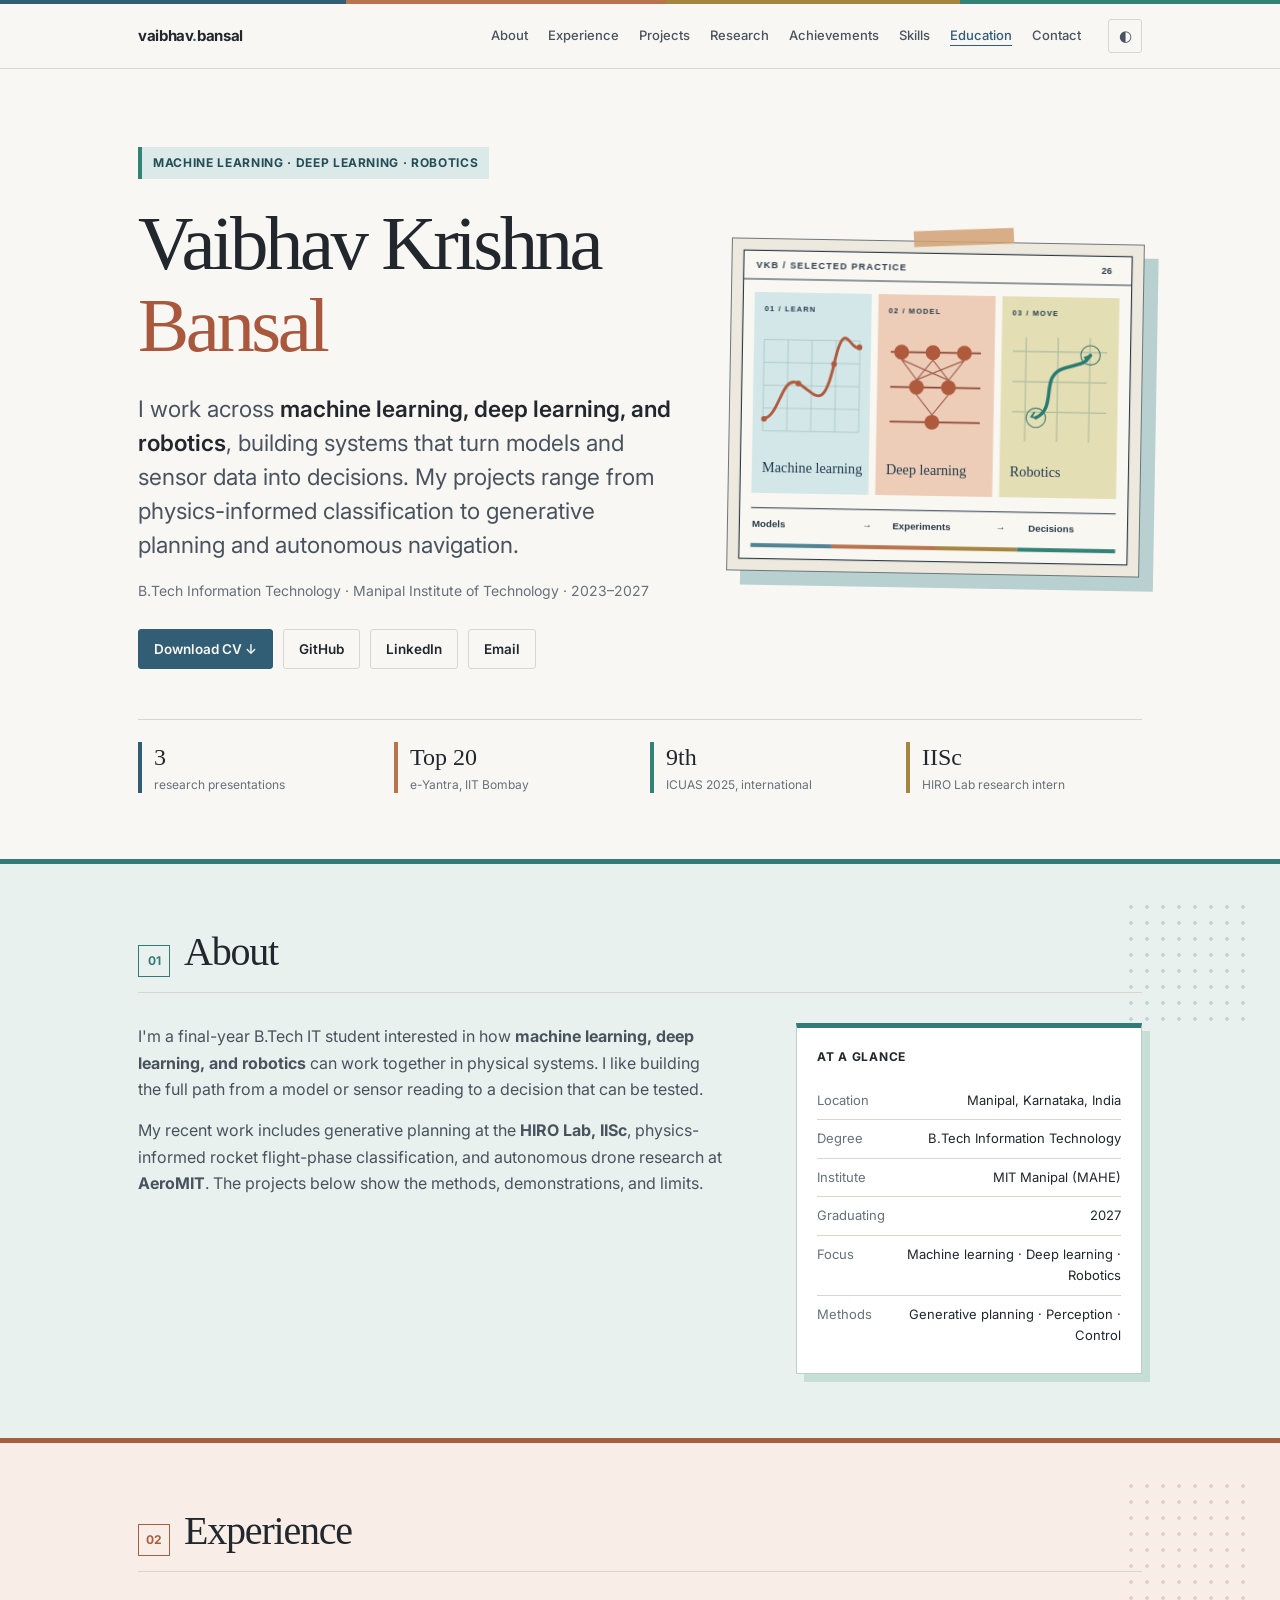
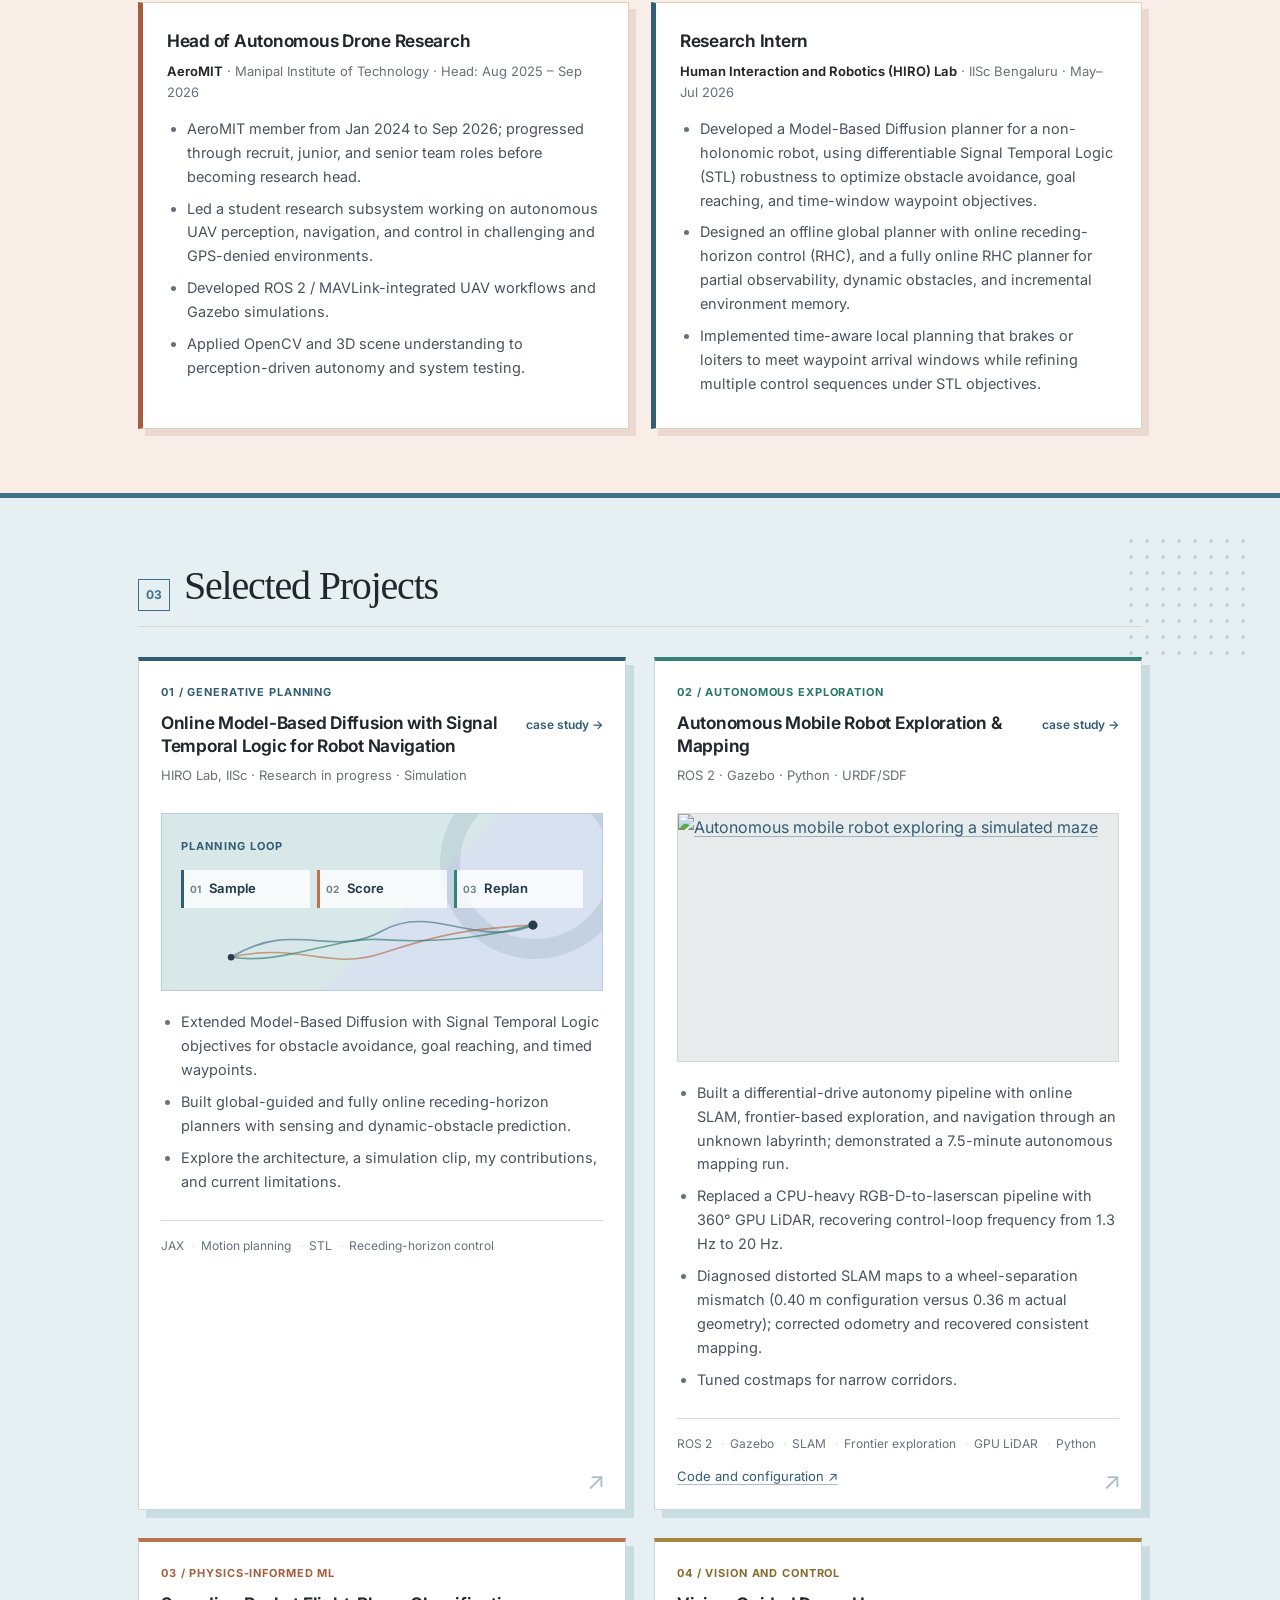
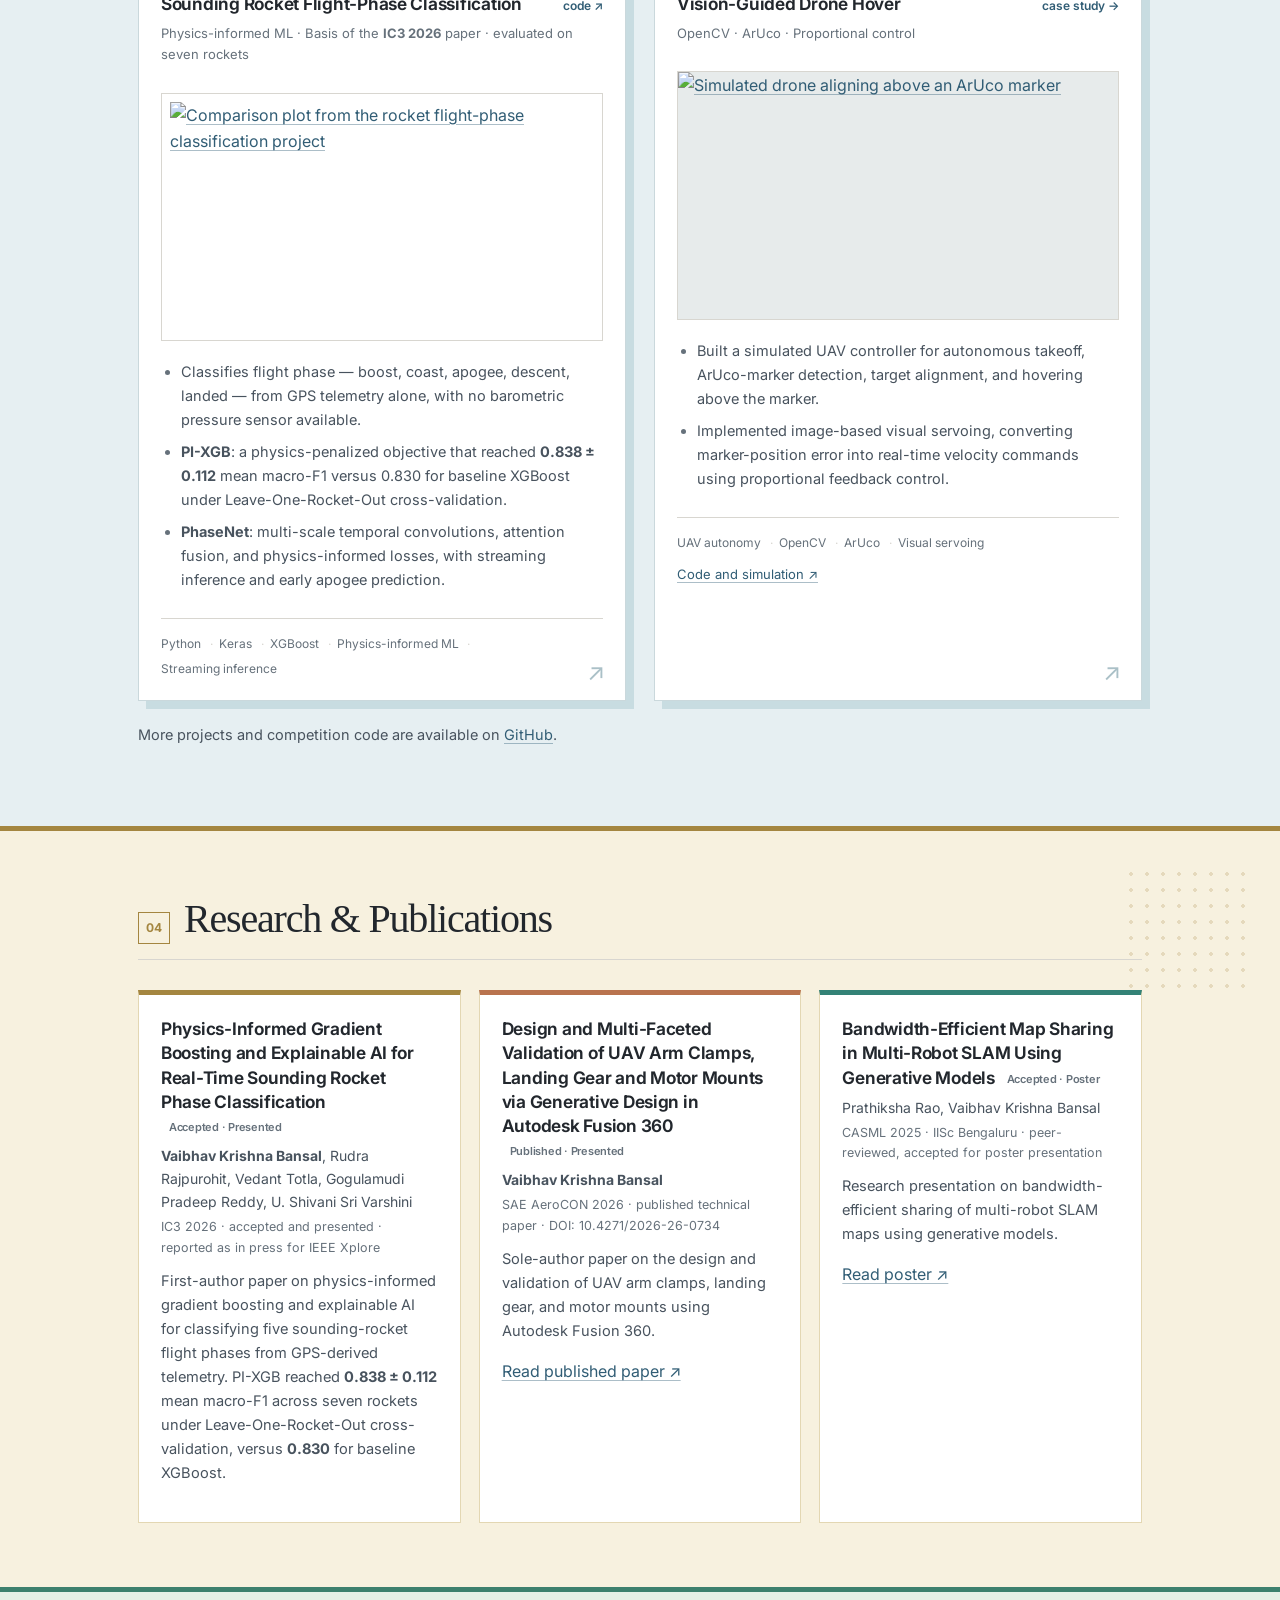
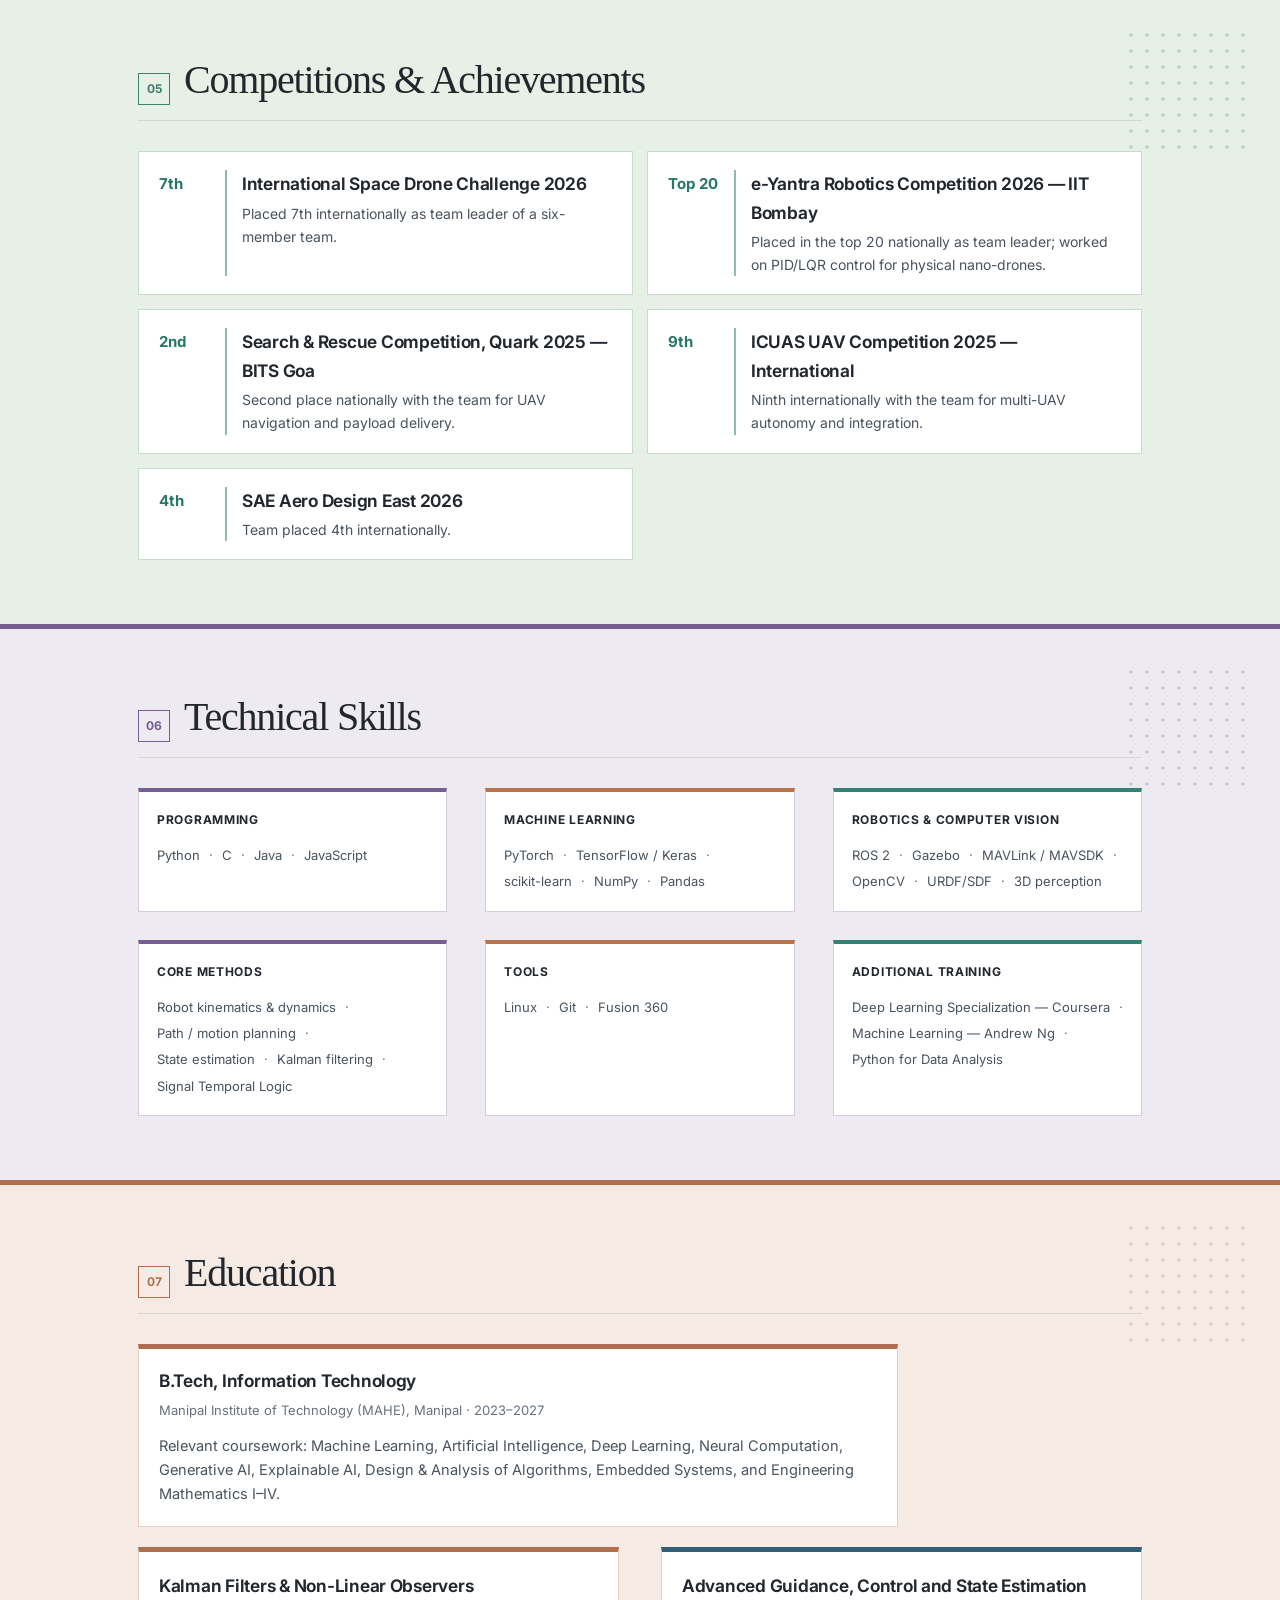
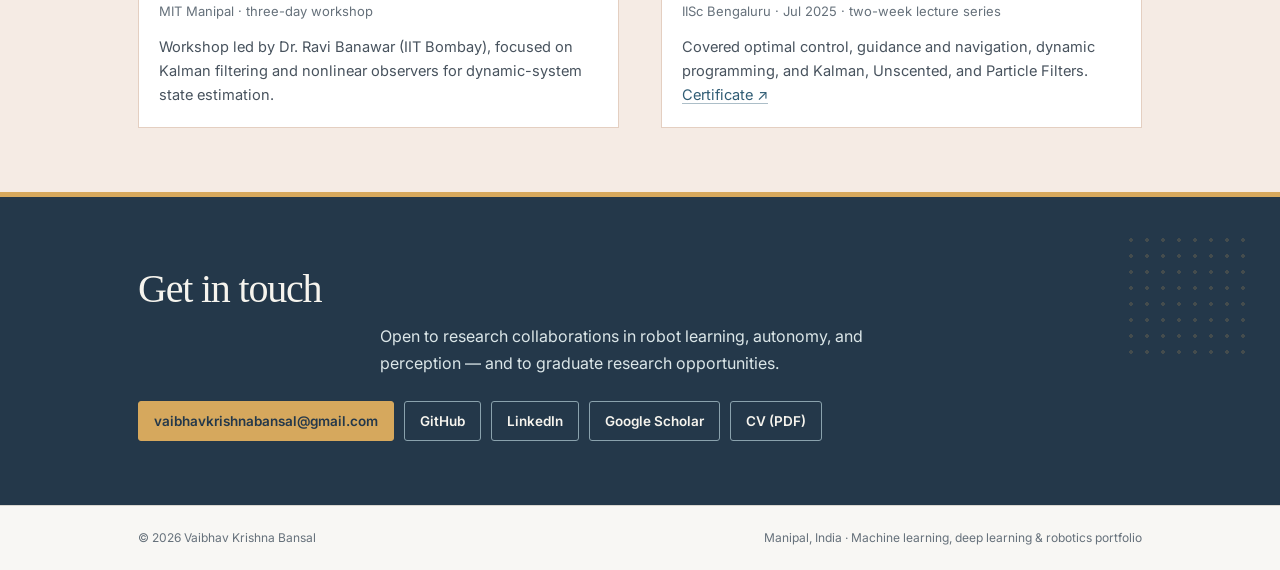
==== index.html @ d9fcd960 "Add editorial color, section structure and abstract MBD visual" ====
<!DOCTYPE html>
<html lang="en" data-theme="light">
<head>
<meta charset="utf-8">
<meta name="viewport" content="width=device-width, initial-scale=1">
<title>Vaibhav Krishna Bansal — Autonomy, Perception &amp; Machine Learning</title>
<meta name="description" content="Vaibhav Krishna Bansal — final-year B.Tech IT student at MIT Manipal combining machine learning, deep learning, generative planning and robotics. Former IISc HIRO intern and AeroMIT drone research head.">
<meta name="author" content="Vaibhav Krishna Bansal">
<meta property="og:title" content="Vaibhav Krishna Bansal — Autonomy, Perception &amp; Machine Learning">
<meta property="og:description" content="Final-year B.Tech IT student combining machine learning, deep learning and generative planning with robotics.">
<meta property="og:type" content="website">
<link rel="icon" href="data:image/svg+xml,<svg xmlns='http://www.w3.org/2000/svg' viewBox='0 0 100 100'><rect width='100' height='100' rx='20' fill='%23315d75'/><text y='72' x='50' text-anchor='middle' font-size='62' font-family='monospace' fill='%23ffffff'>V</text></svg>">
<link rel="preconnect" href="https://fonts.googleapis.com">
<link rel="preconnect" href="https://fonts.gstatic.com" crossorigin>
<link href="https://fonts.googleapis.com/css2?family=Inter:wght@300;400;500;600;700&display=swap" rel="stylesheet">
<link rel="stylesheet" href="assets/case-study.css">
</head>
<body>

<header class="nav">
  <div class="nav-inner">
    <a class="brand" href="#top">vaibhav<span>.</span>bansal</a>
    <nav class="nav-links" id="navlinks">
      <a href="#about">About</a>
      <a href="#experience">Experience</a>
      <a href="#projects">Projects</a>
      <a href="#publications">Research</a>
      <a href="#achievements">Achievements</a>
      <a href="#skills">Skills</a>
      <a href="#education">Education</a>
      <a href="#contact">Contact</a>
    </nav>
    <button class="menu-btn" id="menubtn" aria-label="Toggle menu">☰</button>
    <button class="toggle" id="themebtn" aria-label="Toggle theme">◐</button>
  </div>
</header>

<main id="top">

<!-- HERO -->
<div class="wrap hero">
  <div class="hero-layout">
  <div class="hero-copy">
  <div class="eyebrow"><span class="dot"></span> Machine Learning · Deep Learning · Robotics</div>
  <h1>Vaibhav Krishna<br><em>Bansal</em></h1>
  <p class="tagline">
    I work across <strong>machine learning, deep learning, and robotics</strong>, building
    systems that turn models and sensor data into decisions. My projects range from
    physics-informed classification to generative planning and autonomous navigation.
  </p>
  <p class="hero-sub">B.Tech Information Technology · Manipal Institute of Technology · 2023–2027</p>
  <div class="cta">
    <a class="btn primary" href="Vaibhav_Krishna_Bansal.pdf" target="_blank" rel="noopener">Download CV ↓</a>
    <a class="btn" href="https://github.com/VaibhavBansal05" target="_blank" rel="noopener">GitHub</a>
    <a class="btn" href="https://www.linkedin.com/in/vaibhav-krishna-bansal-80466727b/" target="_blank" rel="noopener">LinkedIn</a>
    <a class="btn" href="mailto:vaibhavkrishnabansal@gmail.com">Email</a>
  </div>
  </div>
  <div class="hero-art" aria-hidden="true">
    <img src="assets/portfolio-identity.svg" alt="" width="720" height="580">
  </div>
  </div>

  <div class="stats reveal">
    <div class="stat"><b>3</b><span>research presentations</span></div>
    <div class="stat"><b>Top 20</b><span>e-Yantra, IIT Bombay</span></div>
    <div class="stat"><b>9th</b><span>ICUAS 2025, international</span></div>
    <div class="stat"><b>IISc</b><span>HIRO Lab research intern</span></div>
  </div>
</div>

<!-- ABOUT -->
<section id="about"><div class="wrap">
  <div class="sec-head"><span class="sec-num">01</span><h2>About</h2><span class="rule"></span></div>
  <div class="about-grid reveal">
    <div>
      <p class="lead">
        I'm a final-year B.Tech IT student interested in how <strong>machine learning, deep learning,
        and robotics</strong> can work together in physical systems. I like building the full path
        from a model or sensor reading to a decision that can be tested.
      </p>
      <p class="lead">
        My recent work includes generative planning at the <strong>HIRO Lab, IISc</strong>,
        physics-informed rocket flight-phase classification, and autonomous drone research at
        <strong>AeroMIT</strong>. The projects below show the methods, demonstrations, and limits.
      </p>
    </div>
    <aside class="about-card">
      <h4>At a glance</h4>
      <dl>
        <div class="kv"><dt>Location</dt><dd>Manipal, Karnataka, India</dd></div>
        <div class="kv"><dt>Degree</dt><dd>B.Tech Information Technology</dd></div>
        <div class="kv"><dt>Institute</dt><dd>MIT Manipal (MAHE)</dd></div>
        <div class="kv"><dt>Graduating</dt><dd>2027</dd></div>
        <div class="kv"><dt>Focus</dt><dd>Machine learning · Deep learning · Robotics</dd></div>
        <div class="kv"><dt>Methods</dt><dd>Generative planning · Perception · Control</dd></div>
      </dl>
    </aside>
  </div>
</div></section>

<!-- EXPERIENCE -->
<section id="experience"><div class="wrap">
  <div class="sec-head"><span class="sec-num">02</span><h2>Experience</h2><span class="rule"></span></div>
  <div class="tl reveal">

    <div class="tl-item">
      <h3>Head of Autonomous Drone Research</h3>
      <p class="tl-meta"><span class="org">AeroMIT</span> · Manipal Institute of Technology · Head: Aug 2025 – Sep 2026</p>
      <ul class="bullets">
        <li>AeroMIT member from Jan 2024 to Sep 2026; progressed through recruit, junior, and senior team roles before becoming research head.</li>
        <li>Led a student research subsystem working on autonomous UAV perception, navigation, and control in challenging and GPS-denied environments.</li>
        <li>Developed ROS 2 / MAVLink-integrated UAV workflows and Gazebo simulations.</li>
        <li>Applied OpenCV and 3D scene understanding to perception-driven autonomy and system testing.</li>
      </ul>
    </div>

    <div class="tl-item">
      <h3>Research Intern</h3>
      <p class="tl-meta"><span class="org">Human Interaction and Robotics (HIRO) Lab</span> · IISc Bengaluru · May–Jul 2026</p>
      <ul class="bullets">
        <li>Developed a Model-Based Diffusion planner for a non-holonomic robot, using differentiable Signal Temporal Logic (STL) robustness to optimize obstacle avoidance, goal reaching, and time-window waypoint objectives.</li>
        <li>Designed an offline global planner with online receding-horizon control (RHC), and a fully online RHC planner for partial observability, dynamic obstacles, and incremental environment memory.</li>
        <li>Implemented time-aware local planning that brakes or loiters to meet waypoint arrival windows while refining multiple control sequences under STL objectives.</li>
      </ul>
    </div>

  </div>
</div></section>

<!-- PROJECTS -->
<section id="projects"><div class="wrap">
  <div class="sec-head"><span class="sec-num">03</span><h2>Selected Projects</h2><span class="rule"></span></div>
  <div class="grid p2 reveal">

    <article class="card project-mbd">
      <p class="project-kicker">01 / Generative planning</p>
      <div class="card-top">
        <h3>Online Model-Based Diffusion with Signal Temporal Logic for Robot Navigation</h3>
        <a class="icon-link" href="mbd-stl.html">case study →</a>
      </div>
      <p class="tl-meta">HIRO Lab, IISc · Research in progress · Simulation</p>
      <div class="process-visual" role="img" aria-label="Planning workflow: sample candidate controls, score temporal objectives, and replan online">
        <span class="process-visual-label">Planning loop</span>
        <div class="process-steps"><span><b>01</b> Sample</span><span><b>02</b> Score</span><span><b>03</b> Replan</span></div>
        <svg viewBox="0 0 480 96" aria-hidden="true">
          <path d="M10 69 C105 10 164 72 240 29 S385 56 470 20"/>
          <path d="M10 69 C112 45 160 90 240 63 S370 25 470 20"/>
          <path d="M10 69 C93 81 168 37 240 42 S382 42 470 20"/>
          <circle cx="10" cy="69" r="5"/><circle cx="470" cy="20" r="7"/>
        </svg>
      </div>
      <ul class="bullets">
        <li>Extended Model-Based Diffusion with Signal Temporal Logic objectives for obstacle avoidance, goal reaching, and timed waypoints.</li>
        <li>Built global-guided and fully online receding-horizon planners with sensing and dynamic-obstacle prediction.</li>
        <li>Explore the architecture, a simulation clip, my contributions, and current limitations.</li>
      </ul>
      <div class="tags"><span class="tag">JAX</span><span class="tag">Motion planning</span><span class="tag">STL</span><span class="tag">Receding-horizon control</span></div>
    </article>

    <article class="card project-agv">
      <p class="project-kicker">02 / Autonomous exploration</p>
      <div class="card-top">
        <h3>Autonomous Mobile Robot Exploration &amp; Mapping</h3>
        <a class="icon-link" href="agv-exploration.html">case study →</a>
      </div>
      <p class="tl-meta">ROS 2 · Gazebo · Python · URDF/SDF</p>
      <a href="agv-exploration.html" aria-label="View the autonomous robot exploration case study"><img class="project-preview" src="https://i.ytimg.com/vi/SPcYPO6hLzk/hqdefault.jpg" alt="Autonomous mobile robot exploring a simulated maze" loading="lazy" width="480" height="360"></a>
      <ul class="bullets">
        <li>Built a differential-drive autonomy pipeline with online SLAM, frontier-based exploration, and navigation through an unknown labyrinth; demonstrated a 7.5-minute autonomous mapping run.</li>
        <li>Replaced a CPU-heavy RGB-D-to-laserscan pipeline with 360° GPU LiDAR, recovering control-loop frequency from 1.3 Hz to 20 Hz.</li>
        <li>Diagnosed distorted SLAM maps to a wheel-separation mismatch (0.40 m configuration versus 0.36 m actual geometry); corrected odometry and recovered consistent mapping.</li>
        <li>Tuned costmaps for narrow corridors.</li>
      </ul>
      <div class="tags"><span class="tag">ROS 2</span><span class="tag">Gazebo</span><span class="tag">SLAM</span><span class="tag">Frontier exploration</span><span class="tag">GPU LiDAR</span><span class="tag">Python</span></div>
      <p class="small-note"><a href="https://github.com/VaibhavBansal05/Agv_Perception" target="_blank" rel="noopener">Code and configuration ↗</a></p>
    </article>

    <article class="card project-rocket">
      <p class="project-kicker">03 / Physics-informed ML</p>
      <div class="card-top">
        <h3>Sounding Rocket Flight-Phase Classification</h3>
        <a class="icon-link" href="https://github.com/VaibhavBansal05/soundingrocket_phase_classification" target="_blank" rel="noopener">code ↗</a>
      </div>
      <p class="tl-meta">Physics-informed ML · Basis of the <strong>IC3 2026</strong> paper · evaluated on seven rockets</p>
      <a href="https://github.com/VaibhavBansal05/soundingrocket_phase_classification" target="_blank" rel="noopener" aria-label="View the rocket flight-phase classification repository"><img class="project-preview project-preview-plot" src="https://raw.githubusercontent.com/VaibhavBansal05/soundingrocket_phase_classification/main/outputs/plots/model_comparison.png" alt="Comparison plot from the rocket flight-phase classification project" loading="lazy"></a>
      <ul class="bullets">
        <li>Classifies flight phase — boost, coast, apogee, descent, landed — from GPS telemetry alone, with no barometric pressure sensor available.</li>
        <li><strong>PI-XGB</strong>: a physics-penalized objective that reached <strong>0.838 ± 0.112</strong> mean macro-F1 versus 0.830 for baseline XGBoost under Leave-One-Rocket-Out cross-validation.</li>
        <li><strong>PhaseNet</strong>: multi-scale temporal convolutions, attention fusion, and physics-informed losses, with streaming inference and early apogee prediction.</li>
      </ul>
      <div class="tags"><span class="tag">Python</span><span class="tag">Keras</span><span class="tag">XGBoost</span><span class="tag">Physics-informed ML</span><span class="tag">Streaming inference</span></div>
    </article>

    <article class="card project-drone">
      <p class="project-kicker">04 / Vision and control</p>
      <div class="card-top">
        <h3>Vision-Guided Drone Hover</h3>
        <a class="icon-link" href="drone-hover.html">case study →</a>
      </div>
      <p class="tl-meta">OpenCV · ArUco · Proportional control</p>
      <a href="drone-hover.html" aria-label="View the vision-guided drone hover case study"><img class="project-preview" src="https://i.ytimg.com/vi/KsZD5R67yig/hqdefault.jpg" alt="Simulated drone aligning above an ArUco marker" loading="lazy" width="480" height="360"></a>
      <ul class="bullets">
        <li>Built a simulated UAV controller for autonomous takeoff, ArUco-marker detection, target alignment, and hovering above the marker.</li>
        <li>Implemented image-based visual servoing, converting marker-position error into real-time velocity commands using proportional feedback control.</li>
      </ul>
      <div class="tags"><span class="tag">UAV autonomy</span><span class="tag">OpenCV</span><span class="tag">ArUco</span><span class="tag">Visual servoing</span></div>
      <p class="small-note"><a href="https://github.com/VaibhavBansal05/Precision_Hover_Drone" target="_blank" rel="noopener">Code and simulation ↗</a></p>
    </article>

  </div>
  <p class="lead" style="margin-top:22px;font-size:14.5px">
    More projects and competition code are available on
    <a href="https://github.com/VaibhavBansal05" target="_blank" rel="noopener">GitHub</a>.
  </p>
</div></section>

<!-- PUBLICATIONS -->
<section id="publications"><div class="wrap">
  <div class="sec-head"><span class="sec-num">04</span><h2>Research &amp; Publications</h2><span class="rule"></span></div>
  <div class="reveal">

    <div class="pub">
      <h3>Physics-Informed Gradient Boosting and Explainable AI for Real-Time Sounding Rocket Phase Classification
        <span class="badge">Accepted · Presented</span></h3>
      <p class="authors"><strong>Vaibhav Krishna Bansal</strong>, Rudra Rajpurohit, Vedant Totla, Gogulamudi Pradeep Reddy, U. Shivani Sri Varshini</p>
      <p class="venue">IC3 2026 · accepted and presented · reported as in press for IEEE Xplore</p>
      <p class="lead" style="margin-top:10px;font-size:14.6px">
        First-author paper on physics-informed gradient boosting and explainable AI for classifying five
        sounding-rocket flight phases from GPS-derived telemetry. PI-XGB reached <strong>0.838 ± 0.112</strong>
        mean macro-F1 across seven rockets under Leave-One-Rocket-Out cross-validation, versus
        <strong>0.830</strong> for baseline XGBoost.
      </p>
    </div>

    <div class="pub">
      <h3>Design and Multi-Faceted Validation of UAV Arm Clamps, Landing Gear and Motor Mounts via Generative Design in Autodesk Fusion 360
        <span class="badge">Published · Presented</span></h3>
      <p class="authors"><strong>Vaibhav Krishna Bansal</strong></p>
      <p class="venue">SAE AeroCON 2026 · published technical paper · DOI: 10.4271/2026-26-0734</p>
      <p class="lead" style="margin-top:10px;font-size:14.6px">
        Sole-author paper on the design and validation of UAV arm clamps, landing gear, and motor
        mounts using Autodesk Fusion 360.
      </p>
      <p><a href="https://doi.org/10.4271/2026-26-0734" target="_blank" rel="noopener">Read published paper ↗</a></p>
    </div>

    <div class="pub">
      <h3>Bandwidth-Efficient Map Sharing in Multi-Robot SLAM Using Generative Models
        <span class="badge">Accepted · Poster</span></h3>
      <p class="authors">Prathiksha Rao, Vaibhav Krishna Bansal</p>
      <p class="venue">CASML 2025 · IISc Bengaluru · peer-reviewed, accepted for poster presentation</p>
      <p class="lead" style="margin-top:10px;font-size:14.6px">
        Research presentation on bandwidth-efficient sharing of multi-robot SLAM maps using
        generative models.
      </p>
      <p><a href="https://drive.google.com/file/d/1EWFAw6U0OPYoT_0-2v_vcUPlamXhgDfQ/view?usp=sharing" target="_blank" rel="noopener">Read poster ↗</a></p>
    </div>

  </div>
</div></section>

<!-- ACHIEVEMENTS -->
<section id="achievements"><div class="wrap">
  <div class="sec-head"><span class="sec-num">05</span><h2>Competitions &amp; Achievements</h2><span class="rule"></span></div>
  <div class="reveal">
    <div class="ach">
      <div class="rank">7th</div>
      <div>
        <h3>International Space Drone Challenge 2026</h3>
        <p>Placed 7th internationally as team leader of a six-member team.</p>
      </div>
    </div>
    <div class="ach">
      <div class="rank">Top 20</div>
      <div>
        <h3>e-Yantra Robotics Competition 2026 — IIT Bombay</h3>
        <p>Placed in the top 20 nationally as team leader; worked on PID/LQR control for physical nano-drones.</p>
      </div>
    </div>
    <div class="ach">
      <div class="rank">2nd</div>
      <div>
        <h3>Search &amp; Rescue Competition, Quark 2025 — BITS Goa</h3>
        <p>Second place nationally with the team for UAV navigation and payload delivery.</p>
      </div>
    </div>
    <div class="ach">
      <div class="rank">9th</div>
      <div>
        <h3>ICUAS UAV Competition 2025 — International</h3>
        <p>Ninth internationally with the team for multi-UAV autonomy and integration.</p>
      </div>
    </div>
    <div class="ach">
      <div class="rank">4th</div>
      <div>
        <h3>SAE Aero Design East 2026</h3>
        <p>Team placed 4th internationally.</p>
      </div>
    </div>
  </div>
</div></section>

<!-- SKILLS -->
<section id="skills"><div class="wrap">
  <div class="sec-head"><span class="sec-num">06</span><h2>Technical Skills</h2><span class="rule"></span></div>
  <div class="skills-grid reveal">
    <div class="skill-block">
      <h4>Programming</h4>
      <div class="chips">
        <span class="chip">Python</span><span class="chip">C</span><span class="chip">Java</span><span class="chip">JavaScript</span>
      </div>
    </div>
    <div class="skill-block">
      <h4>Machine Learning</h4>
      <div class="chips">
        <span class="chip">PyTorch</span><span class="chip">TensorFlow / Keras</span><span class="chip">scikit-learn</span>
        <span class="chip">NumPy</span><span class="chip">Pandas</span>
      </div>
    </div>
    <div class="skill-block">
      <h4>Robotics &amp; Computer Vision</h4>
      <div class="chips">
        <span class="chip">ROS 2</span><span class="chip">Gazebo</span><span class="chip">MAVLink / MAVSDK</span>
        <span class="chip">OpenCV</span><span class="chip">URDF/SDF</span><span class="chip">3D perception</span>
      </div>
    </div>
    <div class="skill-block">
      <h4>Core Methods</h4>
      <div class="chips">
        <span class="chip">Robot kinematics &amp; dynamics</span><span class="chip">Path / motion planning</span>
        <span class="chip">State estimation</span><span class="chip">Kalman filtering</span>
        <span class="chip">Signal Temporal Logic</span>
      </div>
    </div>
    <div class="skill-block">
      <h4>Tools</h4>
      <div class="chips">
        <span class="chip">Linux</span><span class="chip">Git</span><span class="chip">Fusion 360</span>
      </div>
    </div>
    <div class="skill-block">
      <h4>Additional Training</h4>
      <div class="chips">
        <span class="chip">Deep Learning Specialization — Coursera</span>
        <span class="chip">Machine Learning — Andrew Ng</span>
        <span class="chip">Python for Data Analysis</span>
      </div>
    </div>
  </div>
</div></section>

<!-- EDUCATION -->
<section id="education"><div class="wrap">
  <div class="sec-head"><span class="sec-num">07</span><h2>Education</h2><span class="rule"></span></div>
  <div class="card reveal" style="max-width:760px">
    <div class="card-top">
      <h3>B.Tech, Information Technology</h3>
    </div>
    <p class="tl-meta">Manipal Institute of Technology (MAHE), Manipal · 2023–2027</p>
    <p class="lead" style="font-size:14.6px;margin:0">
      Relevant coursework: Machine Learning, Artificial Intelligence, Deep Learning, Neural
      Computation, Generative AI, Explainable AI, Design &amp; Analysis of Algorithms, Embedded
      Systems, and Engineering Mathematics I–IV.
    </p>
  </div>
  <div class="grid p2 reveal" style="margin-top:20px">
    <div class="card">
      <h3>Kalman Filters &amp; Non-Linear Observers</h3>
      <p class="tl-meta">MIT Manipal · three-day workshop</p>
      <p class="lead" style="font-size:14.6px;margin:0">Workshop led by Dr. Ravi Banawar (IIT Bombay), focused on Kalman filtering and nonlinear observers for dynamic-system state estimation.</p>
    </div>
    <div class="card">
      <h3>Advanced Guidance, Control and State Estimation</h3>
      <p class="tl-meta">IISc Bengaluru · Jul 2025 · two-week lecture series</p>
      <p class="lead" style="font-size:14.6px;margin:0">Covered optimal control, guidance and navigation, dynamic programming, and Kalman, Unscented, and Particle Filters. <a href="https://drive.google.com/file/d/1Zd9uxKgEv7a1-rrgvHJYOVQwrc59dVdi/view?usp=sharing" target="_blank" rel="noopener">Certificate ↗</a></p>
    </div>
  </div>
</div></section>

<!-- CONTACT -->
<section id="contact"><div class="wrap">
  <div class="contact-box reveal">
    <h2>Get in touch</h2>
    <p class="lead" style="margin:0 auto;max-width:520px">
      Open to research collaborations in robot learning, autonomy, and perception — and to graduate
      research opportunities.
    </p>
    <div class="contact-links">
      <a class="btn primary" href="mailto:vaibhavkrishnabansal@gmail.com">vaibhavkrishnabansal@gmail.com</a>
      <a class="btn" href="https://github.com/VaibhavBansal05" target="_blank" rel="noopener">GitHub</a>
      <a class="btn" href="https://www.linkedin.com/in/vaibhav-krishna-bansal-80466727b/" target="_blank" rel="noopener">LinkedIn</a>
      <a class="btn" href="https://scholar.google.com/citations?hl=en&amp;user=ho_fTmYAAAAJ" target="_blank" rel="noopener">Google Scholar</a>
      <a class="btn" href="Vaibhav_Krishna_Bansal.pdf" target="_blank" rel="noopener">CV (PDF)</a>
    </div>
  </div>
</div></section>

</main>

<footer><div class="wrap" style="display:flex;justify-content:space-between;width:100%;gap:12px;flex-wrap:wrap">
  <span>© <span id="yr"></span> Vaibhav Krishna Bansal</span>
  <span>Manipal, India · Machine learning, deep learning &amp; robotics portfolio</span>
</div></footer>

<script>
(function(){
  var root=document.documentElement, btn=document.getElementById('themebtn');
  try{var s=localStorage.getItem('portfolio-theme-v2'); if(s) root.setAttribute('data-theme',s);}catch(e){}
  btn.addEventListener('click',function(){
    var n=root.getAttribute('data-theme')==='dark'?'light':'dark';
    root.setAttribute('data-theme',n);
    try{localStorage.setItem('portfolio-theme-v2',n);}catch(e){}
  });

  var mb=document.getElementById('menubtn'), nl=document.getElementById('navlinks');
  mb.addEventListener('click',function(){nl.classList.toggle('open');});
  nl.addEventListener('click',function(e){if(e.target.tagName==='A')nl.classList.remove('open');});

  document.getElementById('yr').textContent=new Date().getFullYear();

  var io=new IntersectionObserver(function(es){
    es.forEach(function(en){if(en.isIntersecting){en.target.classList.add('in');io.unobserve(en.target);}});
  },{threshold:.08,rootMargin:'0px 0px -40px 0px'});
  document.querySelectorAll('.reveal').forEach(function(el){io.observe(el);});

  var links=[].slice.call(document.querySelectorAll('.nav-links a'));
  var secs=links.map(function(a){return document.querySelector(a.getAttribute('href'));}).filter(Boolean);
  var spy=new IntersectionObserver(function(es){
    es.forEach(function(en){
      if(en.isIntersecting){
        links.forEach(function(a){a.classList.toggle('active',a.getAttribute('href')==='#'+en.target.id);});
      }
    });
  },{rootMargin:'-45% 0px -50% 0px'});
  secs.forEach(function(s){spy.observe(s);});
})();
</script>
</body>
</html>
---- assets/case-study.css ----
:root{
  --bg:#f8f7f4;--bg-soft:#f0efeb;--panel:#fff;--line:#d8d6d0;
  --fg:#22272d;--fg-dim:#48535e;--fg-faint:#66717b;
  --accent:#315d75;--accent-2:#315d75;--accent-3:#7b654c;
  --sans:'Inter',system-ui,-apple-system,Segoe UI,sans-serif;
  --mono:'Inter',system-ui,-apple-system,Segoe UI,sans-serif;
  --maxw:1060px;
}
html[data-theme="dark"]{
  --bg:#20252a;--bg-soft:#282f35;--panel:#252c32;--line:#455058;
  --fg:#f3f1ec;--fg-dim:#d1d2d0;--fg-faint:#aeb6b9;
  --accent:#9bc6dc;--accent-2:#9bc6dc;--accent-3:#dfc4a1;
}
*{box-sizing:border-box}
html{scroll-behavior:smooth;scroll-padding-top:76px}
body{margin:0;background:var(--bg);color:var(--fg);font-family:var(--sans);font-size:16px;line-height:1.65;-webkit-font-smoothing:antialiased}
a{color:var(--accent);text-decoration:underline;text-decoration-color:color-mix(in srgb,var(--accent) 40%,transparent);text-underline-offset:3px}
a:hover{text-decoration-color:currentColor}
:focus-visible{outline:2px solid var(--accent);outline-offset:3px}
.wrap{max-width:var(--maxw);margin:0 auto;padding:0 28px}
header.nav{position:sticky;top:0;z-index:50;background:var(--bg);border-bottom:1px solid var(--line)}
.nav-inner{display:flex;align-items:center;gap:18px;min-height:64px;max-width:var(--maxw);margin:0 auto;padding:0 28px}
.brand{font-size:15px;font-weight:700;letter-spacing:-.025em;color:var(--fg);text-decoration:none;white-space:nowrap}
.brand span{color:var(--accent)}
.nav-links{display:flex;align-items:center;gap:2px;margin-left:auto;flex-wrap:wrap}
.nav-links a{font-size:13px;font-weight:500;color:var(--fg-dim);padding:7px 9px;text-decoration:none;white-space:nowrap}
.nav-links a:hover,.nav-links a.active{color:var(--accent);text-decoration:underline;text-underline-offset:5px}
.toggle,.menu-btn{background:transparent;border:1px solid var(--line);color:var(--fg-dim);width:34px;height:34px;border-radius:3px;cursor:pointer;font-size:15px;flex-shrink:0}
.menu-btn{display:none}
.hero{padding:82px 28px 72px}
.eyebrow{display:block;margin:0 0 24px;color:var(--accent);font-size:12px;font-weight:700;letter-spacing:.09em;text-transform:uppercase}
.dot{display:none}
h1{font-family:Georgia,'Times New Roman',serif;font-size:clamp(2.9rem,6vw,5rem);font-weight:400;letter-spacing:-.045em;line-height:1.07;margin:0 0 25px}
.tagline{font-size:clamp(1.15rem,2vw,1.42rem);line-height:1.5;color:var(--fg-dim);max-width:740px;margin:0 0 16px}
.tagline strong{color:var(--fg);font-weight:600}
.hero-sub{color:var(--fg-faint);font-size:14px;margin:0 0 27px}
.cta,.contact-links{display:flex;flex-wrap:wrap;gap:10px}
.btn{display:inline-flex;align-items:center;justify-content:center;gap:7px;min-height:40px;padding:8px 15px;border:1px solid var(--line);border-radius:3px;background:transparent;color:var(--fg);font-size:13.5px;font-weight:600;text-decoration:none}
.btn:hover{border-color:var(--accent);color:var(--accent);text-decoration:none}
.btn.primary{background:var(--accent);border-color:var(--accent);color:var(--bg)}
.btn.primary:hover{opacity:.88;color:var(--bg)}
.stats{display:grid;grid-template-columns:repeat(4,1fr);gap:20px;border-top:1px solid var(--line);margin-top:63px;padding-top:22px}
.stat{padding:0}
.stat b{display:block;color:var(--fg);font-family:Georgia,'Times New Roman',serif;font-size:1.5rem;font-weight:400;line-height:1.25}
.stat span{display:block;color:var(--fg-faint);font-size:12px;line-height:1.45;margin-top:4px}
section{padding:64px 0;border-top:1px solid var(--line)}
.sec-head{display:flex;align-items:baseline;gap:14px;margin-bottom:28px}
.sec-num{color:var(--fg-faint);font-size:12px;font-weight:600}
.sec-head .rule{display:none}
h2{font-family:Georgia,'Times New Roman',serif;font-size:clamp(1.75rem,3.5vw,2.5rem);font-weight:400;letter-spacing:-.03em;line-height:1.2;margin:0}
h3{font-size:1.08rem;font-weight:650;letter-spacing:-.015em;margin:0}
p{margin:0 0 15px}
.lead{color:var(--fg-dim);max-width:760px}
.about-grid{display:grid;grid-template-columns:minmax(0,1.7fr) minmax(250px,1fr);gap:70px;align-items:start}
.about-card{border-top:2px solid var(--fg);padding:18px 0 0}
.about-card h4,.skill-block h4{color:var(--fg);font-size:12px;font-weight:700;letter-spacing:.06em;text-transform:uppercase;margin:0 0 15px}
.about-card dl{margin:0}
.kv{display:flex;justify-content:space-between;gap:16px;padding:8px 0;border-bottom:1px solid var(--line);font-size:13px}
.kv dt{color:var(--fg-faint);flex-shrink:0}.kv dd{margin:0;text-align:right;color:var(--fg)}
.tl{display:grid;gap:28px}.tl-item{border-top:1px solid var(--line);padding-top:22px}
.tl-meta,.detail-meta{color:var(--fg-faint);font-size:13px;margin:5px 0 13px}
.org{color:var(--fg);font-weight:650}
ul.bullets{margin:0;padding-left:20px;color:var(--fg-dim)}
ul.bullets li{margin:0 0 8px;font-size:14.5px}ul.bullets li::marker{color:var(--fg-faint)}
.grid{display:grid;gap:0 42px}.grid.p2{grid-template-columns:repeat(2,minmax(0,1fr))}.grid.p3{grid-template-columns:repeat(3,minmax(0,1fr))}
.card{display:flex;flex-direction:column;border-top:1px solid var(--line);padding:23px 0 30px;background:transparent;min-width:0}
.card-top{display:flex;align-items:baseline;justify-content:space-between;gap:15px;margin-bottom:7px}
.card-top h3{line-height:1.35}.card .tl-meta{margin:0 0 13px}
.tags{display:flex;flex-wrap:wrap;gap:5px 15px;margin-top:auto;padding-top:15px}
.tag{color:var(--fg-faint);font-size:12px}.tag:not(:last-child)::after{content:'·';position:relative;left:9px;color:var(--line)}
.icon-link{color:var(--accent);font-size:12px;font-weight:600;white-space:nowrap;text-decoration:none}.icon-link:hover{text-decoration:underline}
.card .small-note,.small-note{font-size:13px;color:var(--fg-faint);margin:12px 0 0}
.project-preview{display:block;width:100%;height:auto;aspect-ratio:16/9;object-fit:cover;border:1px solid var(--line);margin:9px 0 17px}
.pub{border-top:1px solid var(--line);padding:20px 0 24px;margin:0}
.pub h3{margin:0 0 6px;line-height:1.4}.pub .authors{font-size:14px;color:var(--fg-dim);margin:0 0 4px}
.pub .venue{font-size:12.5px;color:var(--fg-faint);margin:0}
.badge{display:inline-block;color:var(--fg-faint);font-size:11px;font-weight:600;margin-left:8px;vertical-align:1px}
.badge.amber{color:var(--fg-faint)}
.ach{display:flex;gap:20px;padding:17px 0;border-top:1px solid var(--line)}.ach .rank{color:var(--accent);font-weight:700;font-size:13px;min-width:66px;flex-shrink:0;padding-top:2px}.ach p{margin:3px 0 0;color:var(--fg-dim);font-size:14px}
.skills-grid{display:grid;grid-template-columns:repeat(3,minmax(0,1fr));gap:28px 38px}.skill-block{border-top:1px solid var(--line);padding-top:17px}
.chips{display:flex;flex-wrap:wrap;gap:5px 9px}.chip{font-size:13px;color:var(--fg-dim)}.chip:not(:last-child)::after{content:'·';margin-left:9px;color:var(--fg-faint)}
.contact-box{border-top:2px solid var(--fg);padding:30px 0 5px}.contact-box h2{margin-bottom:10px}.contact-links{justify-content:flex-start;margin-top:25px}
footer{border-top:1px solid var(--line);padding:22px 0;color:var(--fg-faint);font-size:12px;display:flex;justify-content:space-between;gap:12px;flex-wrap:wrap}
.reveal{opacity:1;transform:none}
.detail-hero{padding:68px 0 42px}.detail-hero h1{font-size:clamp(2.55rem,5vw,4rem);max-width:900px;margin-top:20px}.detail-hero .lead{font-size:1.08rem;max-width:780px}.detail-meta{margin:17px 0 0}
.detail-grid{display:grid;grid-template-columns:1.2fr .8fr;gap:30px}.detail-card{border-top:1px solid var(--line);padding:18px 0}.detail-card h3{margin-bottom:12px}.detail-card p:last-child{margin-bottom:0}.detail-card ul{margin:0;padding-left:19px;color:var(--fg-dim)}.detail-card li{margin-bottom:10px}
.media-panel{border:1px solid var(--line);background:var(--panel);overflow:hidden}.media-panel video{display:block;width:100%;height:auto;background:#fff}.media-caption{padding:14px 17px;color:var(--fg-dim);font-size:13px}
.diagram{width:100%;height:auto;display:block;background:var(--panel);border:1px solid var(--line)}.detail-section{padding:54px 0}.detail-section .sec-head{margin-bottom:24px}
.video-frame{width:100%;aspect-ratio:16/9;border:0;display:block;background:#20252a}
.method-steps{display:grid;grid-template-columns:repeat(auto-fit,minmax(190px,1fr));gap:18px;margin-top:18px}.method-step{border-top:1px solid var(--line);padding:16px 0}.method-step .step-num{font-size:11px;font-weight:700;color:var(--accent)}.method-step h3{font-size:16px;margin:8px 0}.method-step p{font-size:14px;color:var(--fg-dim);margin:0}
.kpi-row{display:grid;grid-template-columns:repeat(auto-fit,minmax(180px,1fr));gap:18px;margin-top:20px}.kpi{border-top:1px solid var(--line);padding:14px 0}.kpi strong{display:block;font-family:Georgia,'Times New Roman',serif;font-size:24px;font-weight:400;color:var(--fg)}.kpi span{font-size:12px;color:var(--fg-faint)}
@media(max-width:900px){.nav-links{display:none;position:absolute;top:64px;left:0;right:0;flex-direction:column;align-items:stretch;background:var(--bg);border-bottom:1px solid var(--line);padding:12px 24px;gap:2px}.nav-links.open{display:flex}.menu-btn{display:block;margin-left:auto}.about-grid{gap:35px}}
@media(max-width:700px){.wrap{padding:0 20px}.nav-inner{padding:0 20px}.hero{padding:60px 20px 55px}section{padding:48px 0}.stats{grid-template-columns:repeat(2,1fr);gap:18px 12px;margin-top:42px}.about-grid,.grid.p2,.grid.p3,.detail-grid{grid-template-columns:1fr}.skills-grid{grid-template-columns:repeat(2,minmax(0,1fr));gap:22px}.card-top{display:block}.card-top .icon-link{display:inline-block;margin-top:6px}.detail-hero{padding:45px 0 28px}}
@media(max-width:460px){.skills-grid{grid-template-columns:1fr}.cta .btn{flex:1 1 auto}.kv{display:block}.kv dd{text-align:left}}
@media(prefers-reduced-motion:reduce){html{scroll-behavior:auto}}

/* Project visuals and a more expressive editorial rhythm. */
.hero-layout{display:grid;grid-template-columns:minmax(0,1.2fr) minmax(310px,.8fr);gap:52px;align-items:center}
.hero-copy h1 em{font-style:normal;color:var(--accent)}
.hero-figure{margin:0;position:relative;background:#dce9e8;border:1px solid var(--line);padding:15px 15px 0;transform:rotate(1.5deg)}
.hero-figure::before{content:'';position:absolute;top:-15px;right:24px;width:85px;height:7px;background:#b9734e;transform:rotate(-5deg)}
.hero-figure img{display:block;width:100%;height:auto;aspect-ratio:4/3;object-fit:cover;object-position:center;border:1px solid #c4d0d2;background:#fff}
.hero-figure figcaption{display:flex;justify-content:space-between;gap:14px;align-items:baseline;padding:12px 1px 15px;font-size:11px;color:#31515c}
.hero-figure figcaption span{text-transform:uppercase;letter-spacing:.08em;font-weight:700;white-space:nowrap}
.hero-figure figcaption strong{font-weight:600;text-align:right}
.stats .stat{border-left:4px solid var(--accent);padding-left:12px}
.stats .stat:nth-child(2){border-color:#b9734e}.stats .stat:nth-child(3){border-color:#338276}.stats .stat:nth-child(4){border-color:#a48640}
#about{background:#fff}#projects{background:#edf3f4}#achievements{background:#f3ede6}#contact{background:#e6eef0}
html[data-theme="dark"] #about{background:#252c32}
html[data-theme="dark"] #projects{background:#25343a}
html[data-theme="dark"] #achievements{background:#342f2a}
html[data-theme="dark"] #contact{background:#26353a}
#projects .grid.p2{gap:28px}
#projects .card{background:var(--panel);border:1px solid var(--line);padding:22px;box-shadow:0 4px 18px rgba(28,44,50,.04)}
.project-kicker{margin:0 0 10px;font-size:11px;font-weight:700;text-transform:uppercase;letter-spacing:.08em;color:var(--accent)}
.project-mbd{border-top:4px solid #315d75!important}.project-mbd .project-kicker{color:#315d75}
.project-agv{border-top:4px solid #338276!important}.project-agv .project-kicker{color:#267669}
.project-rocket{border-top:4px solid #b9734e!important}.project-rocket .project-kicker{color:#a65e3d}
.project-drone{border-top:4px solid #a48640!important}.project-drone .project-kicker{color:#866b2c}
.project-preview{aspect-ratio:16/9;margin:14px 0 19px;object-fit:cover;background:#e7ebeb}
.project-preview-plot{object-fit:contain;background:#fff;padding:8px}
#projects .card .tags{border-top:1px solid var(--line);margin-top:18px}
@media(max-width:850px){.hero-layout{grid-template-columns:1fr;gap:34px}.hero-figure{max-width:570px;transform:none}.hero-figure::before{display:none}}
@media(max-width:700px){#projects .grid.p2{gap:18px}#projects .card{padding:18px}.hero-figure figcaption{display:block}.hero-figure figcaption strong{display:block;text-align:left;margin-top:3px}}

/* Case study accents follow each project's subject. */
body.case-mbd{--accent:#315d75}
body.case-agv{--accent:#267669}
body.case-drone{--accent:#866b2c}
body.case-study .detail-hero{border-left:5px solid var(--accent);padding-left:24px;margin-top:46px;margin-bottom:34px}
body.case-study .detail-hero .eyebrow{color:var(--accent)}
body.case-study main section:nth-of-type(even){background:#eef2f1}
html[data-theme="dark"] body.case-study main section:nth-of-type(even){background:#29363a}
body.case-study .detail-section .sec-num{color:var(--accent);font-weight:700}
body.case-study .method-step .step-num{color:var(--accent)}
html[data-theme="dark"] body.case-agv{--accent:#8dcaba}
html[data-theme="dark"] body.case-drone{--accent:#dcc17d}
html[data-theme="dark"] .project-mbd .project-kicker{color:#9bc6dc}
html[data-theme="dark"] .project-agv .project-kicker{color:#8dcaba}
html[data-theme="dark"] .project-rocket .project-kicker{color:#e3a17f}
html[data-theme="dark"] .project-drone .project-kicker{color:#dcc17d}
@media(max-width:700px){body.case-study .detail-hero{margin-top:28px;margin-bottom:20px;padding-left:18px}}

/* Editorial sections: distinct surfaces, borders and purposeful accents. */
header.nav::before{content:'';display:block;height:4px;background:linear-gradient(90deg,#315d75 0 27%,#b9734e 27% 52%,#a48640 52% 75%,#338276 75% 100%)}
.hero{padding-top:78px;padding-bottom:66px}
.hero-layout{grid-template-columns:minmax(0,1.13fr) minmax(330px,.87fr);gap:55px}
.hero-art{position:relative;border:1px solid #6c777a;background:#eee9df;box-shadow:14px 14px 0 #b8d0cf;transform:rotate(1deg)}
.hero-art img{display:block;width:100%;height:auto}
.hero-art::before{content:'';position:absolute;z-index:1;top:-13px;left:44%;width:100px;height:16px;background:#d2a174;opacity:.85;transform:rotate(-3deg)}
.hero-copy h1 em{color:#a9583d}
.hero .eyebrow{display:inline-block;background:#dbe9e8;border-left:4px solid #338276;color:#244e57;padding:6px 11px;letter-spacing:.055em}
html[data-theme="dark"] .hero .eyebrow{background:#31454a;color:#d4e6e6}
.hero .stats{margin-top:50px}
section{position:relative;overflow:hidden;border-top:5px solid var(--section-accent,var(--line))}
section>.wrap{position:relative;z-index:1}
section::after{content:'';position:absolute;right:2.5%;top:35px;width:125px;height:125px;opacity:.22;pointer-events:none;background-image:radial-gradient(var(--section-accent,#315d75) 1.6px,transparent 1.6px);background-size:16px 16px}
.sec-head{padding-bottom:15px;border-bottom:1px solid var(--line);margin-bottom:30px}
.sec-num{display:inline-flex;align-items:center;justify-content:center;width:32px;height:32px;border:1px solid var(--section-accent,#315d75);color:var(--section-accent,#315d75);font-weight:700;flex-shrink:0}
#about{--section-accent:#337b78;background:#e9f1ee}
#experience{--section-accent:#a65d40;background:#f8eee7}
#projects{--section-accent:#3f7088;background:#e6eff2}
#publications{--section-accent:#a48640;background:#f7f1df}
#achievements{--section-accent:#3d806d;background:#e6f0e6}
#skills{--section-accent:#775e91;background:#eeeaf2}
#education{--section-accent:#b16f50;background:#f5ebe4}
#contact{--section-accent:#d6a85d;background:#24384a;color:#f6f4ee}
#about .about-card{background:#fff;border:1px solid #b9d0c9;border-top:5px solid #337b78;padding:19px 20px;box-shadow:8px 8px 0 #c7ded7}
#about .kv:last-child{border-bottom:0}
#experience .tl{grid-template-columns:repeat(2,minmax(0,1fr));gap:22px}
#experience .tl-item{background:#fff;border:1px solid #e1cfc1;border-left:5px solid #a65d40;padding:24px;box-shadow:7px 7px 0 #ead9ce}
#experience .tl-item:nth-child(2){border-left-color:#315d75}
#projects .card{position:relative;border-color:#cad8dc;box-shadow:8px 8px 0 #c8dce1}
#projects .card::after{content:'↗';position:absolute;right:20px;bottom:16px;color:#aac0c7;font-size:24px;line-height:1}
#projects .card .tags{padding-right:22px}
.process-visual{position:relative;overflow:hidden;min-height:178px;margin:14px 0 19px;padding:17px 19px 5px;border:1px solid #b9cbd4;background:linear-gradient(135deg,#d8e8e8 0 55%,#d8e1ef 55% 100%)}
.process-visual::before{content:'';position:absolute;right:-28px;top:-45px;width:150px;height:150px;border:20px solid rgba(49,93,117,.12);border-radius:50%}
.process-visual-label{position:relative;z-index:1;font-size:11px;font-weight:700;letter-spacing:.1em;text-transform:uppercase;color:#315d75}
.process-steps{position:relative;z-index:1;display:grid;grid-template-columns:repeat(3,1fr);gap:7px;margin-top:13px}
.process-steps span{display:block;background:rgba(255,255,255,.8);border-left:3px solid #315d75;padding:8px 6px;color:#253d4d;font-size:13px;font-weight:650}
.process-steps span:nth-child(2){border-color:#b9734e}.process-steps span:nth-child(3){border-color:#338276}
.process-steps b{color:#6c8390;font-size:10px;margin-right:5px}
.process-visual svg{display:block;width:100%;height:63px;margin-top:4px;overflow:visible}
.process-visual svg path{fill:none;stroke:#48758c;stroke-width:2.5;opacity:.68}
.process-visual svg path:nth-child(2){stroke:#b9734e}.process-visual svg path:nth-child(3){stroke:#338276}
.process-visual svg circle{fill:#253d4d}
#publications .reveal{display:grid;grid-template-columns:repeat(3,minmax(0,1fr));gap:18px}
#publications .pub{background:#fff;border:1px solid #e3d7b3;border-top:5px solid #a48640;padding:22px;min-width:0}
#publications .pub:nth-child(2){border-top-color:#b9734e}#publications .pub:nth-child(3){border-top-color:#338276}
#achievements .reveal{display:grid;grid-template-columns:repeat(2,minmax(0,1fr));gap:14px}
#achievements .ach{background:#fff;border:1px solid #c6dccd;padding:18px 20px;gap:15px}
#achievements .ach .rank{min-width:68px;color:#267669;font-size:15px;border-right:2px solid #8dbbad}
#skills .skill-block{background:#fff;border:1px solid #d4cbdc;border-top:4px solid #775e91;padding:18px}
#skills .skill-block:nth-child(3n+2){border-top-color:#b9734e}#skills .skill-block:nth-child(3n){border-top-color:#338276}
#education .card{background:#fff;border:1px solid #e4cfc1;border-top:5px solid #b16f50;padding:20px}
#education .grid .card:nth-child(2){border-top-color:#315d75}
#contact::after{opacity:.18}
#contact .sec-head{border-bottom-color:#6c8290}#contact .sec-num{color:#f0c27e;border-color:#f0c27e}
#contact .lead{color:#dbe6e8}#contact .contact-box{border-top:0;padding:4px 0 0}
#contact .btn{border-color:#8aa2ad;color:#f6f4ee}
#contact .btn.primary{background:#d6a85d;border-color:#d6a85d;color:#24384a}
#contact .btn:hover{border-color:#f0c27e;color:#f0c27e}
#contact .btn.primary:hover{color:#24384a}
html[data-theme="dark"] #about{background:#263a39}
html[data-theme="dark"] #experience{background:#3a302c}
html[data-theme="dark"] #projects{background:#263840}
html[data-theme="dark"] #publications{background:#3b372b}
html[data-theme="dark"] #achievements{background:#26382f}
html[data-theme="dark"] #skills{background:#332c3b}
html[data-theme="dark"] #education{background:#3a302c}
html[data-theme="dark"] #contact{background:#172b3a}
html[data-theme="dark"] #about .about-card,html[data-theme="dark"] #experience .tl-item,html[data-theme="dark"] #publications .pub,html[data-theme="dark"] #achievements .ach,html[data-theme="dark"] #skills .skill-block,html[data-theme="dark"] #education .card{background:var(--panel);box-shadow:none}
html[data-theme="dark"] #projects .card{box-shadow:8px 8px 0 #1e3038}
html[data-theme="dark"] .sec-num{color:#f0d7ab;border-color:#f0d7ab}
@media(max-width:950px){#publications .reveal{grid-template-columns:1fr}#experience .tl{grid-template-columns:1fr}}
@media(max-width:850px){.hero-art{max-width:600px;transform:none}}
@media(max-width:700px){#achievements .reveal{grid-template-columns:1fr}section::after{width:75px;height:75px;opacity:.13}.process-steps span{font-size:11px}.hero-art{box-shadow:8px 8px 0 #b8d0cf}}
@media(prefers-reduced-motion:no-preference){
  .hero-art{animation:art-enter .7s ease-out both}
  #projects .card,.btn,.icon-link{transition:transform .2s ease,box-shadow .2s ease,border-color .2s ease,color .2s ease}
  #projects .card:hover{transform:translate(-3px,-3px);box-shadow:11px 11px 0 #b7d1d8}
  .btn:hover{transform:translateY(-2px)}
  @keyframes art-enter{from{opacity:0;transform:translateY(12px) rotate(1deg)}to{opacity:1;transform:translateY(0) rotate(1deg)}}
}
@media(prefers-reduced-motion:reduce){.hero-art{animation:none}#projects .card,.btn,.icon-link{transition:none}}
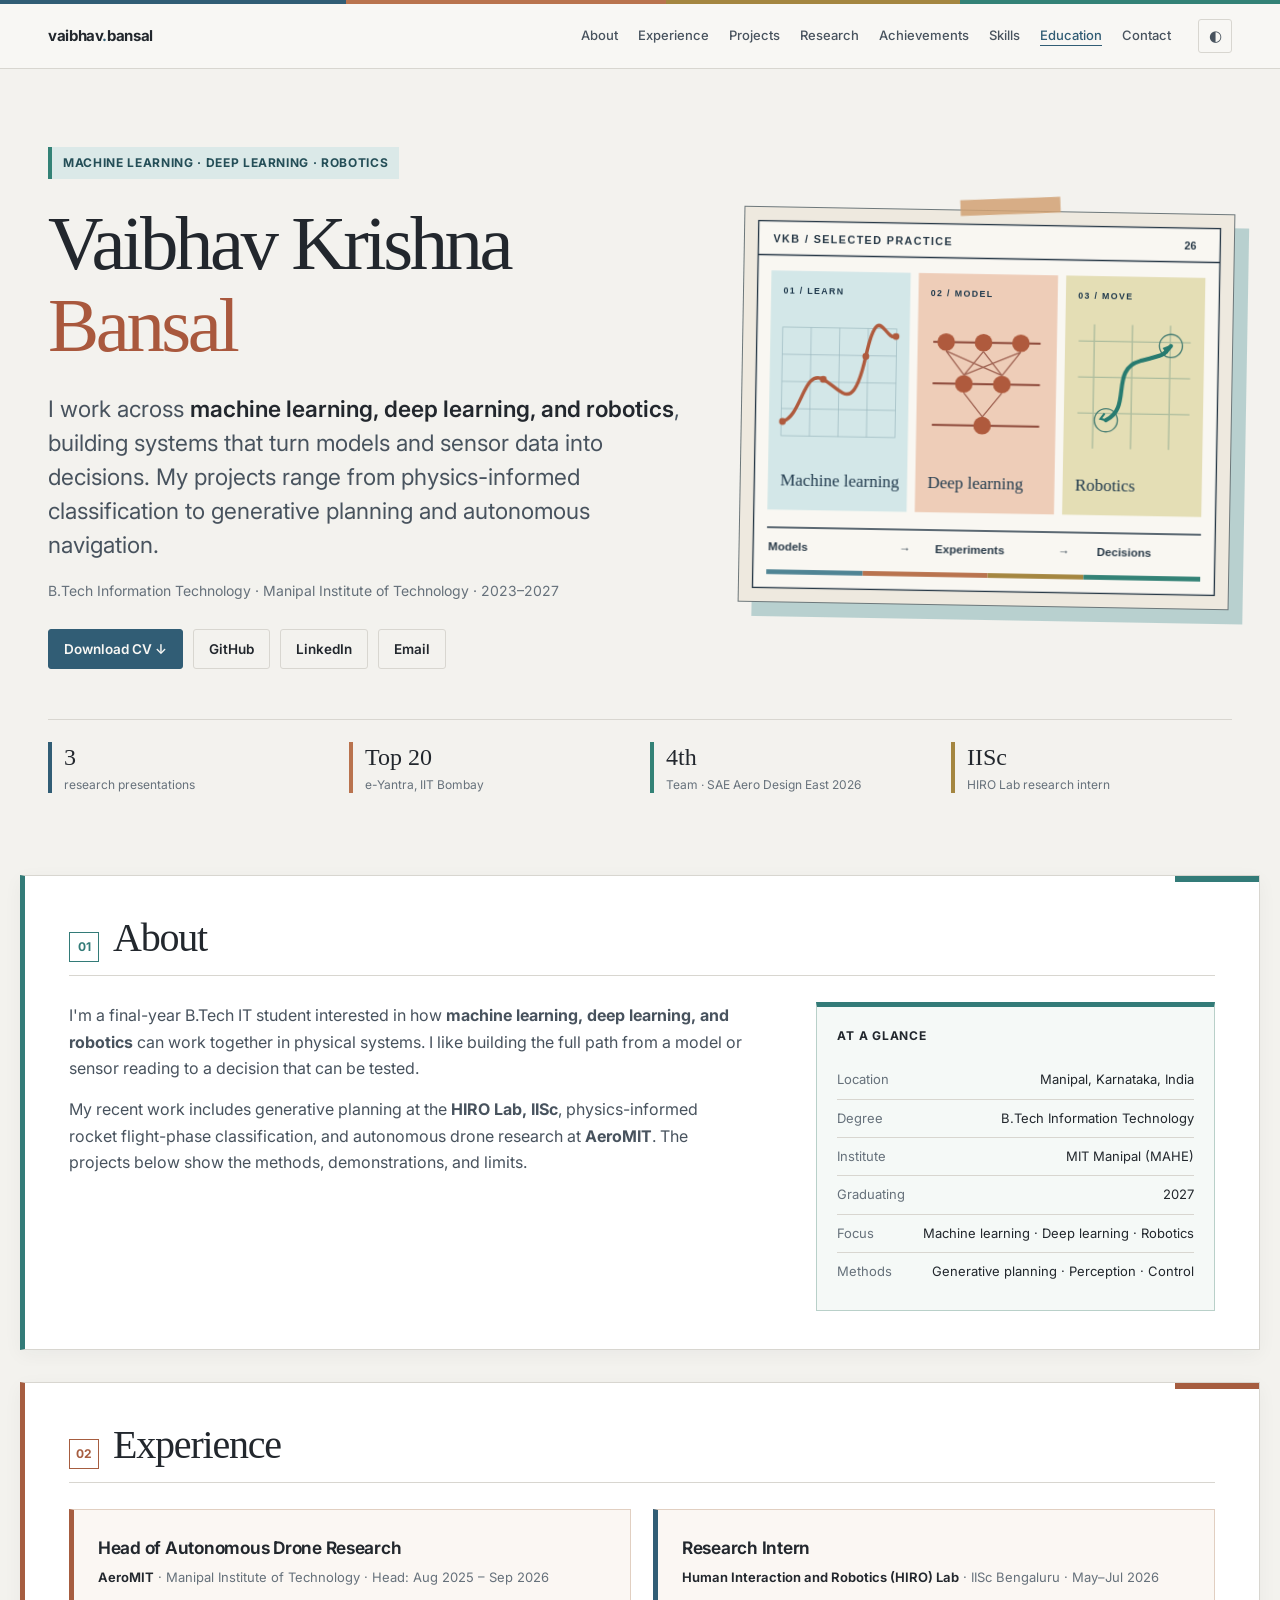
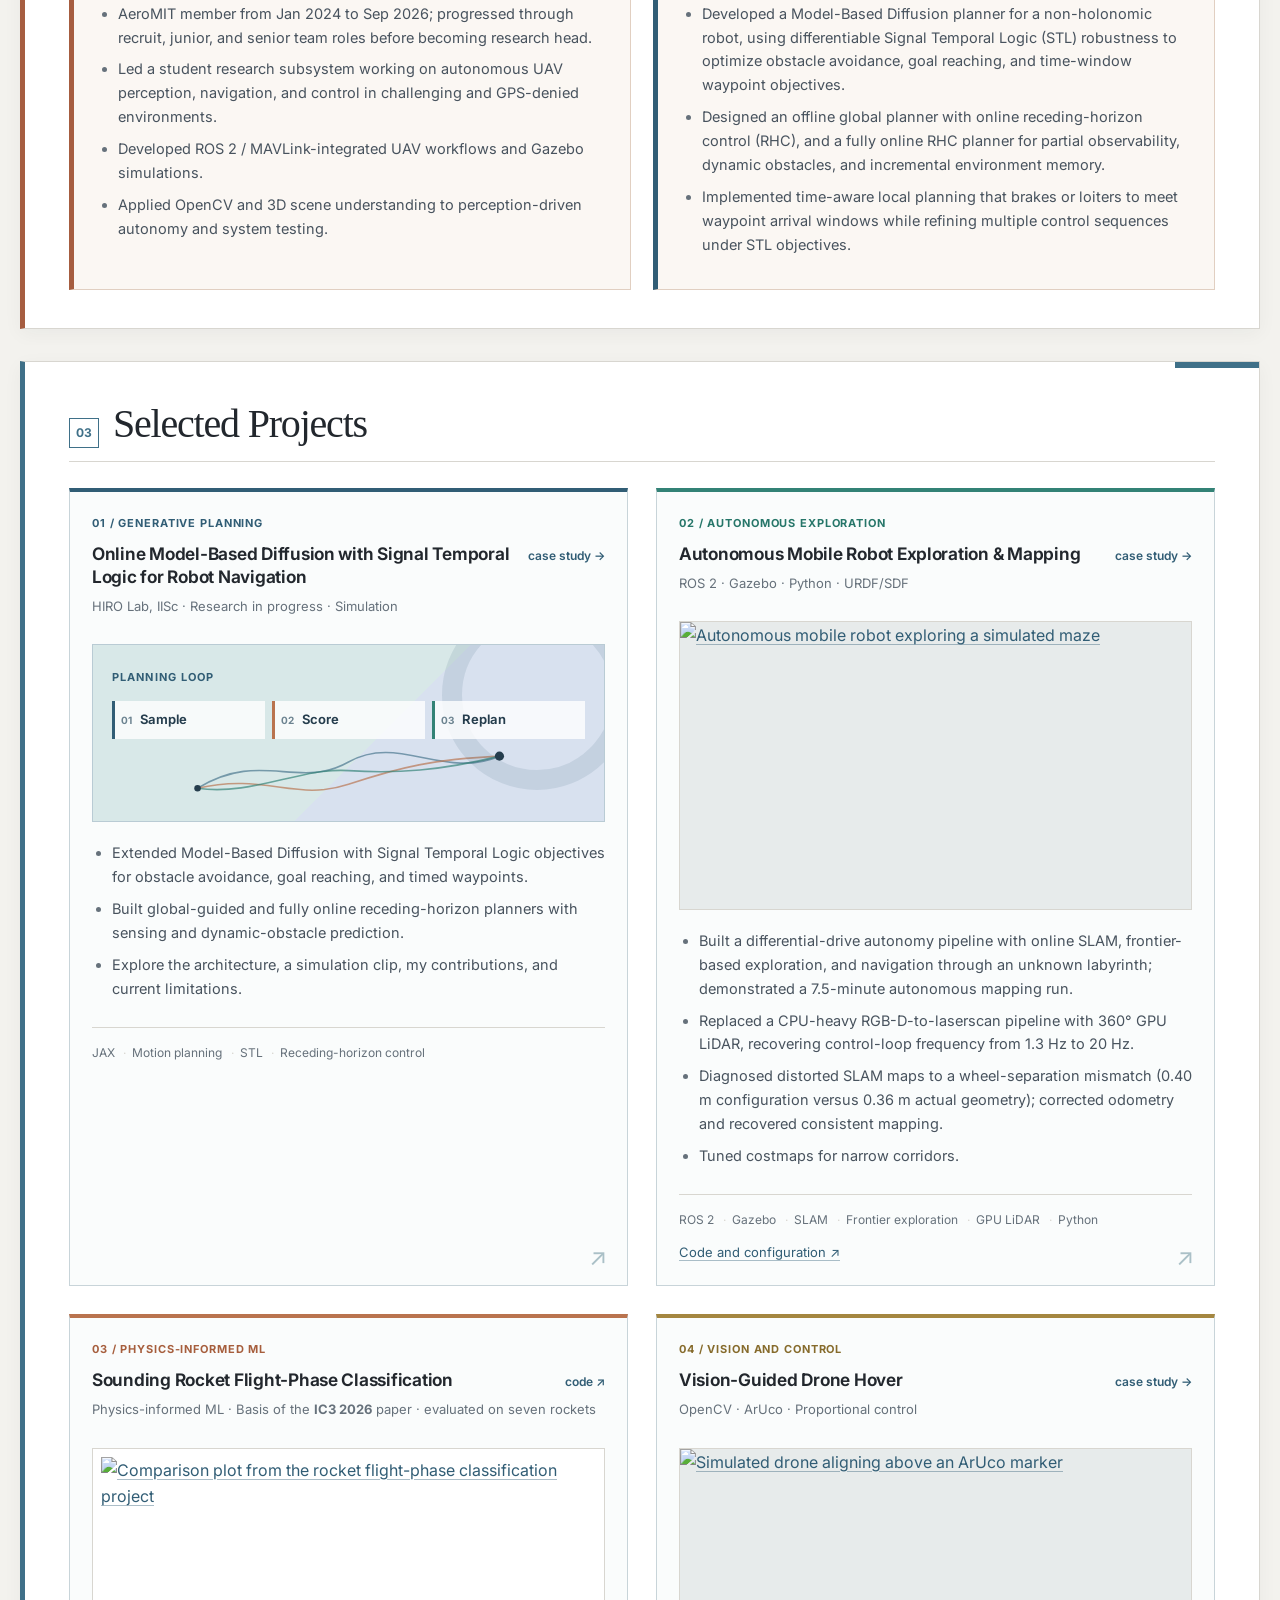
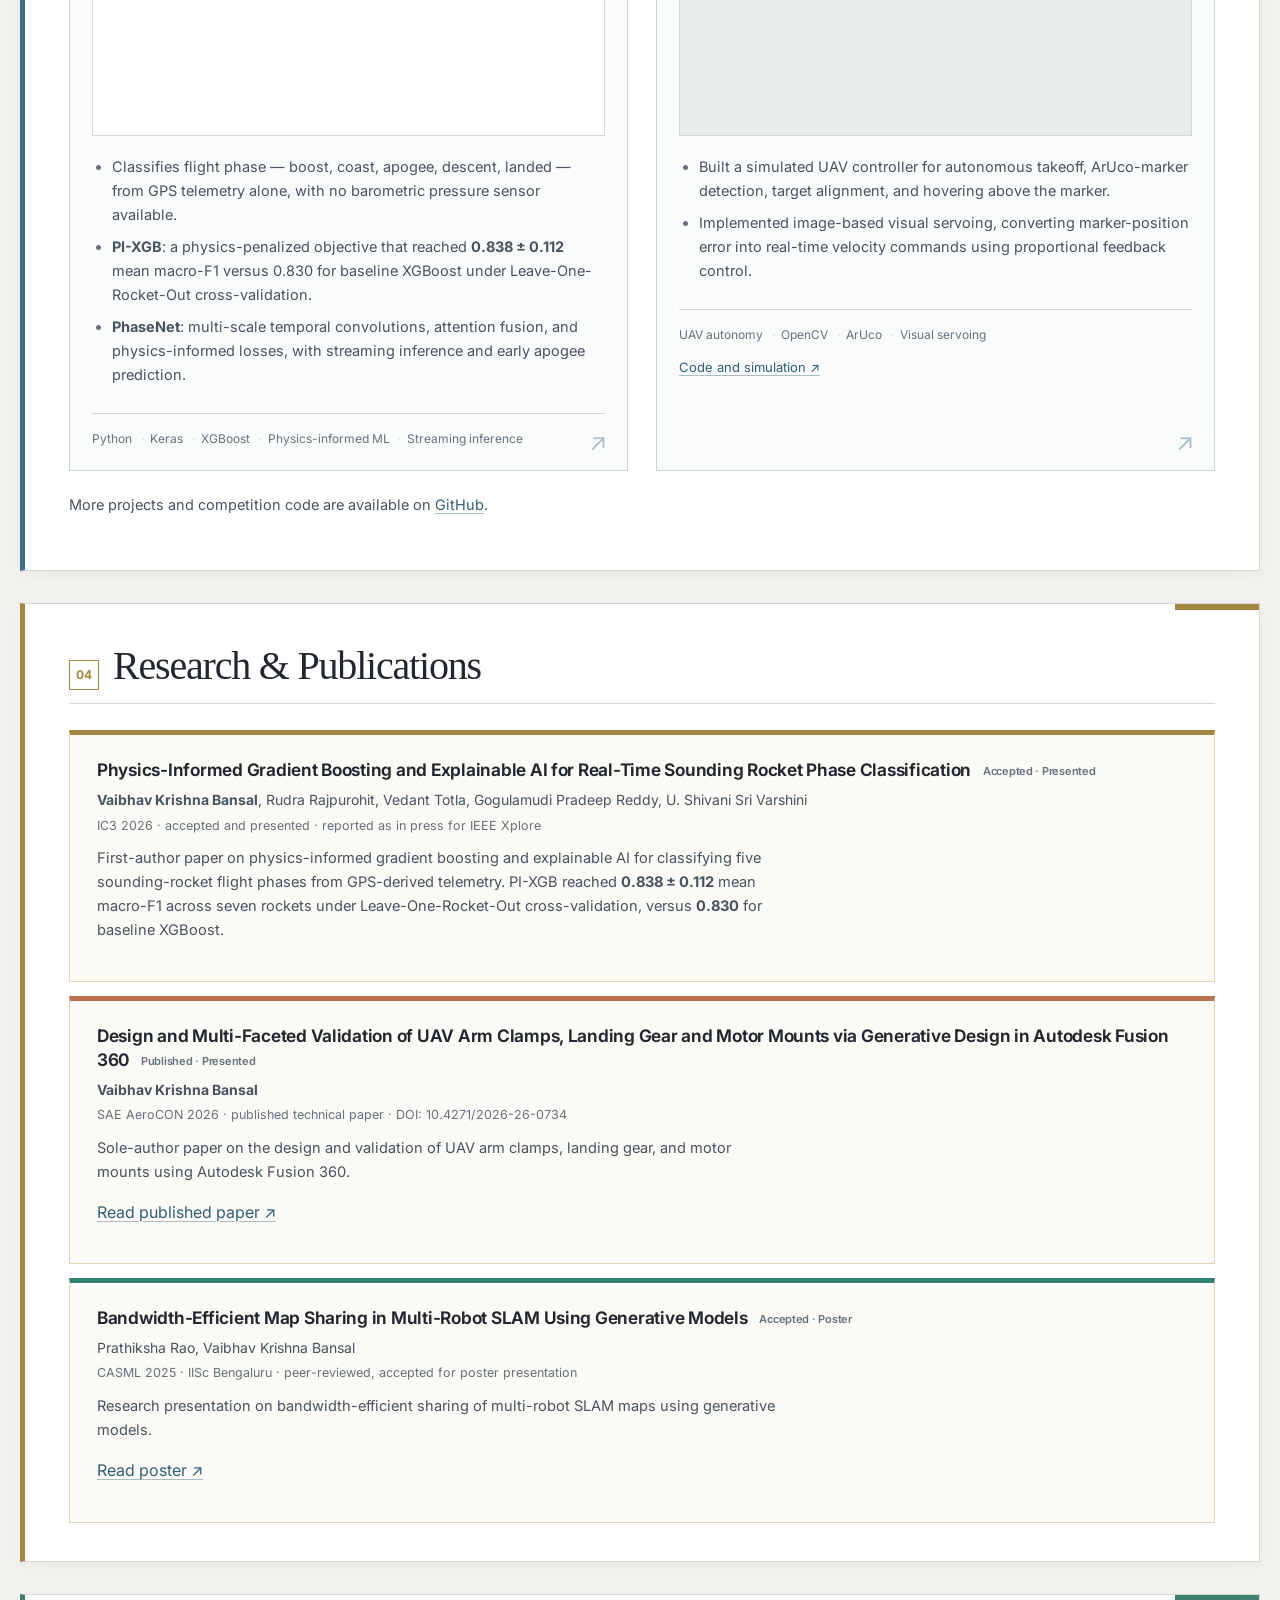
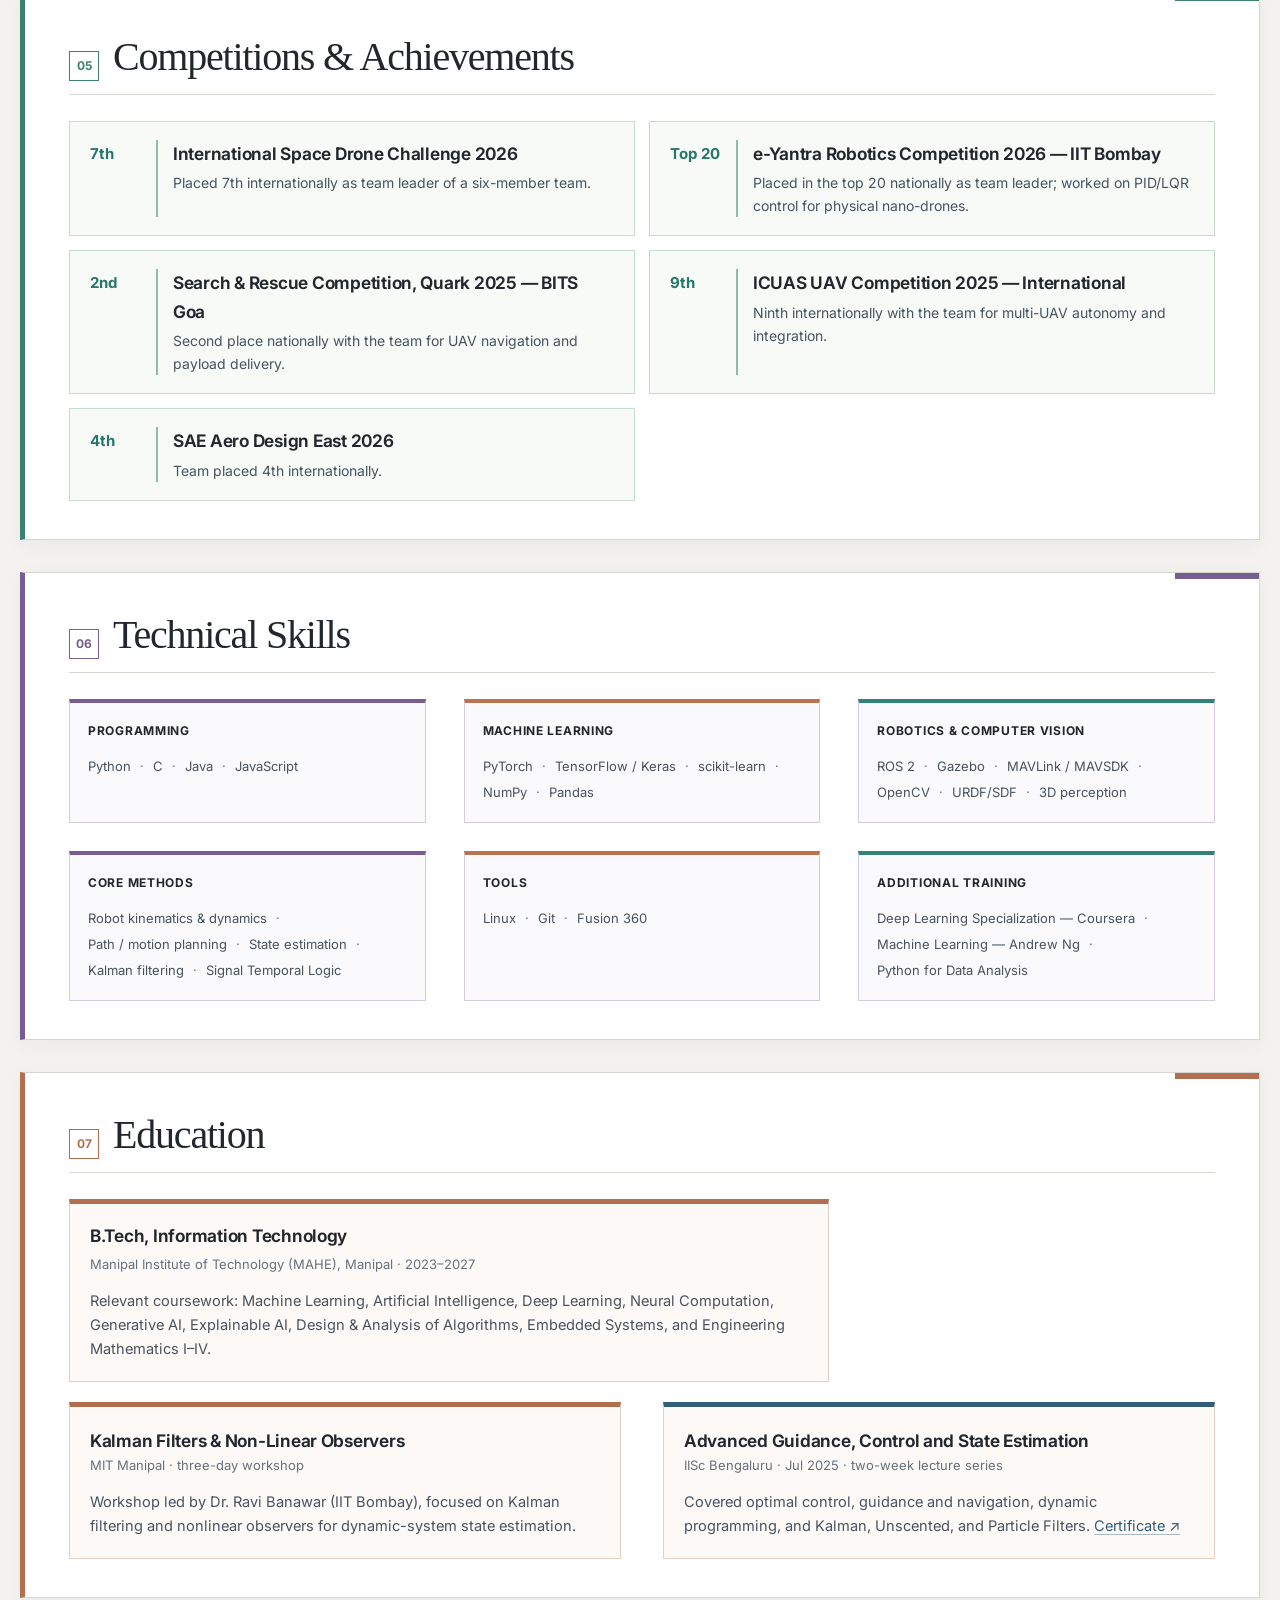
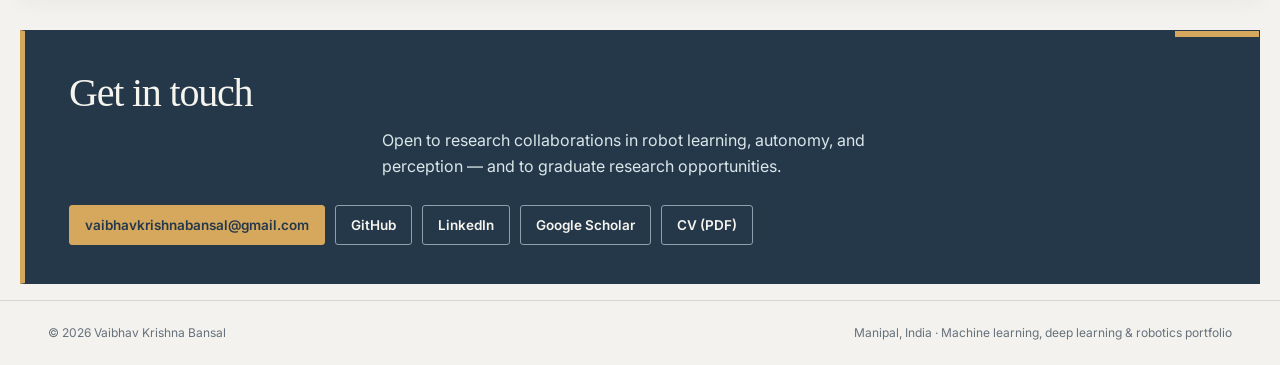
==== commit 01223c54: "Unify portfolio background and improve mobile section layout" ====
--- a/index.html
+++ b/index.html
@@ -64,7 +64,7 @@
   <div class="stats reveal">
     <div class="stat"><b>3</b><span>research presentations</span></div>
     <div class="stat"><b>Top 20</b><span>e-Yantra, IIT Bombay</span></div>
-    <div class="stat"><b>9th</b><span>ICUAS 2025, international</span></div>
+    <div class="stat"><b>4th</b><span>Team · SAE Aero Design East 2026</span></div>
     <div class="stat"><b>IISc</b><span>HIRO Lab research intern</span></div>
   </div>
 </div>
--- a/assets/case-study.css
+++ b/assets/case-study.css
@@ -223,3 +223,85 @@
   @keyframes art-enter{from{opacity:0;transform:translateY(12px) rotate(1deg)}to{opacity:1;transform:translateY(0) rotate(1deg)}}
 }
 @media(prefers-reduced-motion:reduce){.hero-art{animation:none}#projects .card,.btn,.icon-link{transition:none}}
+
+/* Unified page canvas with contained section panels. */
+:root{--maxw:1240px}
+body{background:#f3f2ee}
+html[data-theme="dark"] body{background:#1e2429}
+section,body.case-study main section:nth-of-type(even){background:transparent!important;border:0;padding:16px 0}
+section::after{display:none}
+section>.wrap{position:relative;background:var(--panel);border:1px solid var(--line);border-left:5px solid var(--section-accent,var(--accent));padding:38px 44px;box-shadow:0 5px 18px rgba(27,39,44,.045)}
+section>.wrap::before{content:'';position:absolute;right:0;top:0;width:84px;height:6px;background:var(--section-accent,var(--accent))}
+.sec-head{margin-bottom:26px;padding-bottom:13px}
+.sec-num{width:30px;height:30px}
+#about,#experience,#projects,#publications,#achievements,#skills,#education,#contact{background:transparent!important}
+#about .about-card,#experience .tl-item,#projects .card,#publications .pub,#achievements .ach,#skills .skill-block,#education .card{box-shadow:none}
+#about .about-card{background:#f5f9f7}
+#experience .tl-item{background:#fbf7f3}
+#projects .card{background:#fafcfc;border-color:#c8d4d9}
+#publications .reveal{grid-template-columns:1fr;gap:14px}
+#publications .pub{background:#fbfaf6;padding:23px 27px;max-width:none}
+#publications .pub .lead{max-width:76ch}
+#achievements .ach{background:#f7faf7}
+#skills .skill-block{background:#faf9fc}
+#education .card{background:#fcf9f7}
+#contact>.wrap{background:#24384a;color:#f6f4ee;border-color:#24384a;border-left-color:#d6a85d;box-shadow:none}
+#contact .sec-head{border-bottom-color:#617582}
+#contact .contact-box{padding:0}
+body.case-study .detail-section>.wrap{padding:36px 42px}
+body.case-study .detail-section>.wrap::before{background:var(--accent)}
+body.case-study .detail-hero{margin-top:34px;margin-bottom:20px}
+html[data-theme="dark"] #about .about-card,html[data-theme="dark"] #experience .tl-item,html[data-theme="dark"] #projects .card,html[data-theme="dark"] #publications .pub,html[data-theme="dark"] #achievements .ach,html[data-theme="dark"] #skills .skill-block,html[data-theme="dark"] #education .card{background:#2b343a;border-color:#4c5b63;box-shadow:none}
+html[data-theme="dark"] #contact>.wrap{background:#263e51;border-color:#486574;border-left-color:#d6a85d}
+html[data-theme="dark"] #about{--section-accent:#87c6b7}
+html[data-theme="dark"] #experience{--section-accent:#e6a886}
+html[data-theme="dark"] #projects{--section-accent:#8cbfda}
+html[data-theme="dark"] #publications{--section-accent:#dbc17d}
+html[data-theme="dark"] #achievements{--section-accent:#91c9a3}
+html[data-theme="dark"] #skills{--section-accent:#bba4d2}
+html[data-theme="dark"] #education{--section-accent:#e4af90}
+html[data-theme="dark"] #contact{--section-accent:#e5bf7b}
+html[data-theme="dark"] section .sec-num{color:var(--section-accent,var(--accent));border-color:var(--section-accent,var(--accent))}
+html[data-theme="dark"] #contact .sec-num{color:#e5bf7b;border-color:#e5bf7b}
+@media(max-width:1000px){
+  #projects .grid.p2,#education .grid.p2{grid-template-columns:1fr}
+  #experience .tl{grid-template-columns:1fr}
+  .skills-grid{grid-template-columns:repeat(2,minmax(0,1fr))}
+}
+@media(max-width:700px){
+  .wrap{padding:0 18px}
+  .nav-inner{padding:0 16px;min-height:60px}
+  .nav-links{top:64px}
+  section,.detail-section{padding:8px 0!important}
+  section>.wrap,body.case-study .detail-section>.wrap{margin:0 10px;padding:24px 19px;border-left-width:4px;box-shadow:none}
+  .sec-head{gap:10px;margin-bottom:20px}
+  h2{font-size:clamp(1.55rem,6vw,1.9rem)}
+  .hero{padding:43px 18px 42px}
+  .hero-layout{gap:30px}
+  .hero h1{font-size:clamp(2.35rem,8vw,3.2rem);line-height:1.1}
+  .tagline{font-size:1.05rem}
+  .hero-art{max-width:420px;margin:0 auto;box-shadow:6px 6px 0 #b8d0cf}
+  .stats{gap:14px;margin-top:37px}
+  .stat b{font-size:1.35rem}
+  #about .about-card{box-shadow:none;padding:16px}
+  #projects .card{padding:17px}
+  #publications .pub{padding:19px}
+  #achievements .reveal,.skills-grid{grid-template-columns:1fr}
+  #achievements .ach{gap:12px;padding:15px}
+  body.case-study .detail-hero{margin:25px 10px 15px;padding-left:17px}
+  body.case-study .detail-hero h1{font-size:clamp(2rem,7.2vw,2.9rem)}
+  .detail-grid,.method-steps,.kpi-row{grid-template-columns:1fr}
+  .contact-links .btn{max-width:100%;overflow-wrap:anywhere}
+}
+@media(max-width:430px){
+  .brand{font-size:13px}
+  .toggle,.menu-btn{width:38px;height:38px}
+  .hero h1{font-size:2.25rem}
+  .hero .eyebrow{font-size:10.5px}
+  .cta{display:grid;grid-template-columns:repeat(2,minmax(0,1fr))}
+  .cta .btn{font-size:12px;padding:7px 9px}
+  .stats{grid-template-columns:repeat(2,minmax(0,1fr))}
+  .card-top h3{font-size:1.02rem}
+  #achievements .ach{display:block}
+  #achievements .ach .rank{display:block;border-right:0;border-bottom:2px solid #8dbbad;padding-bottom:5px;margin-bottom:8px}
+}
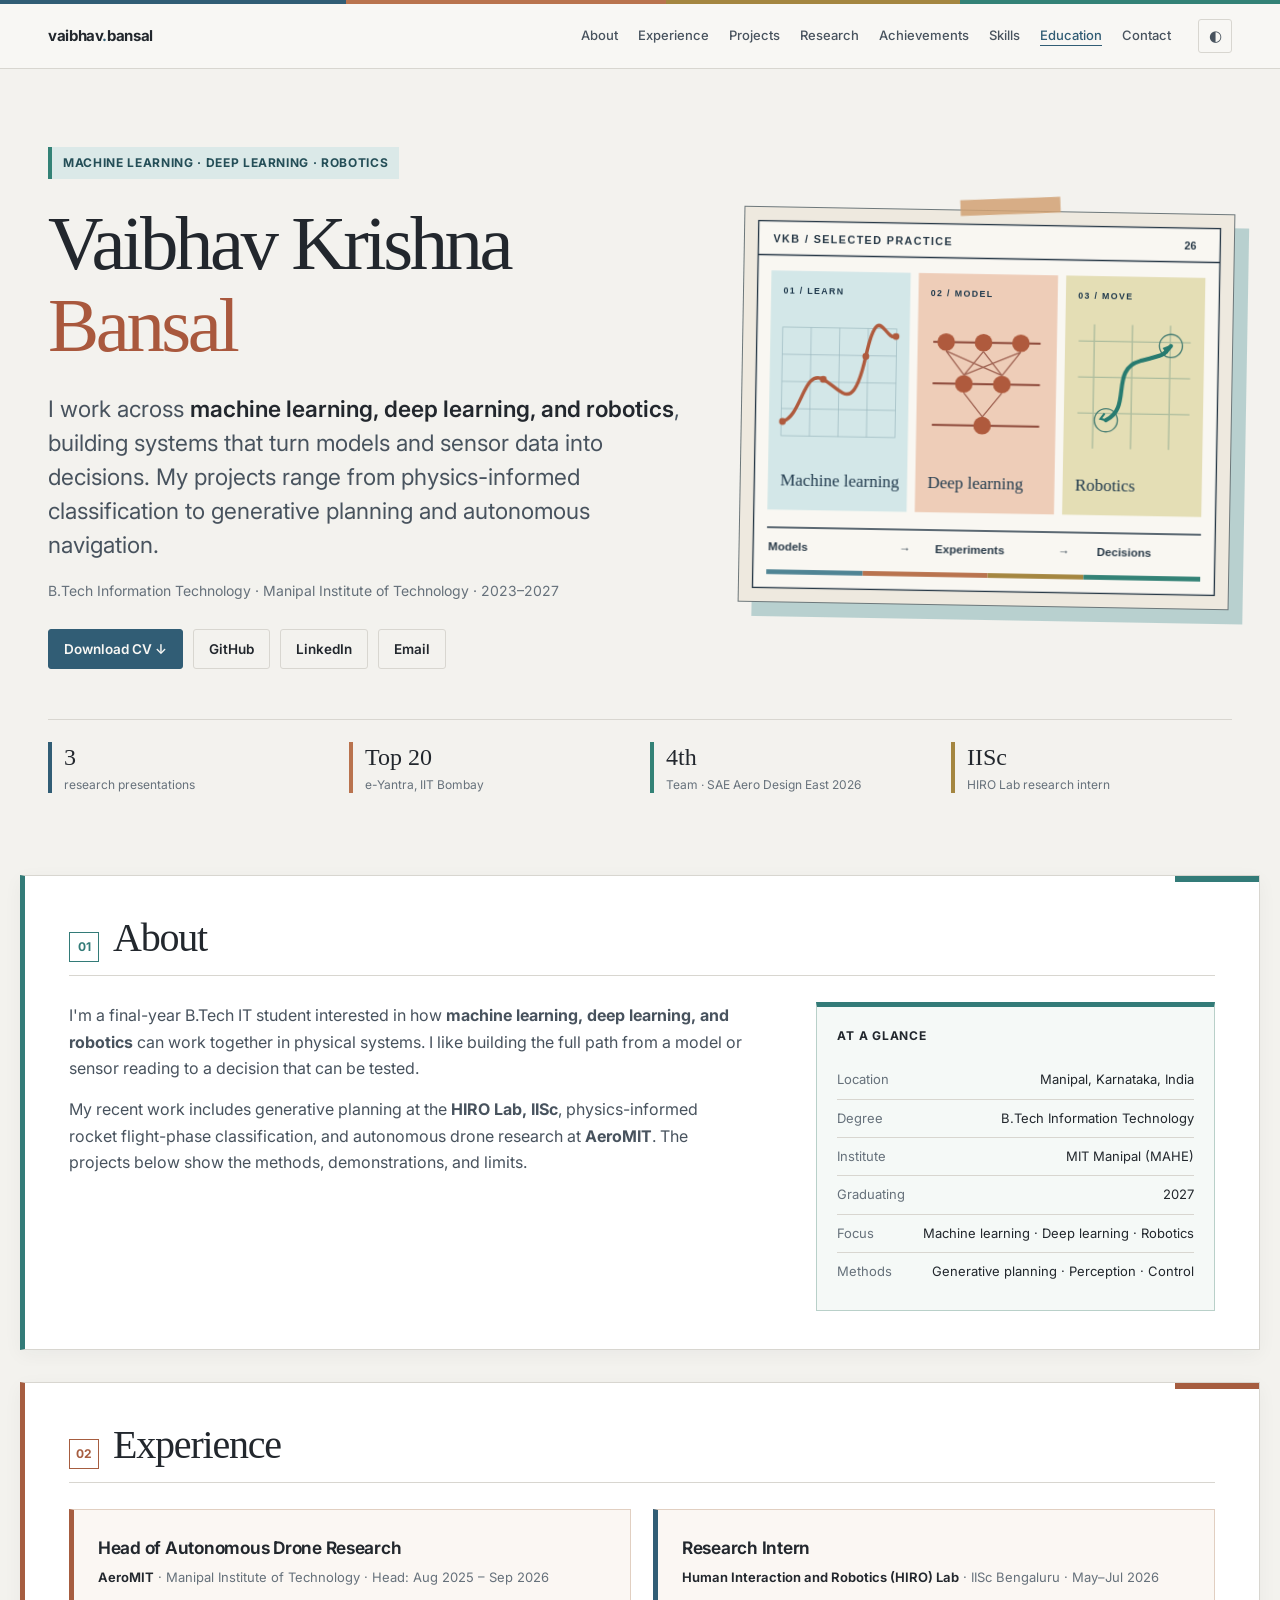
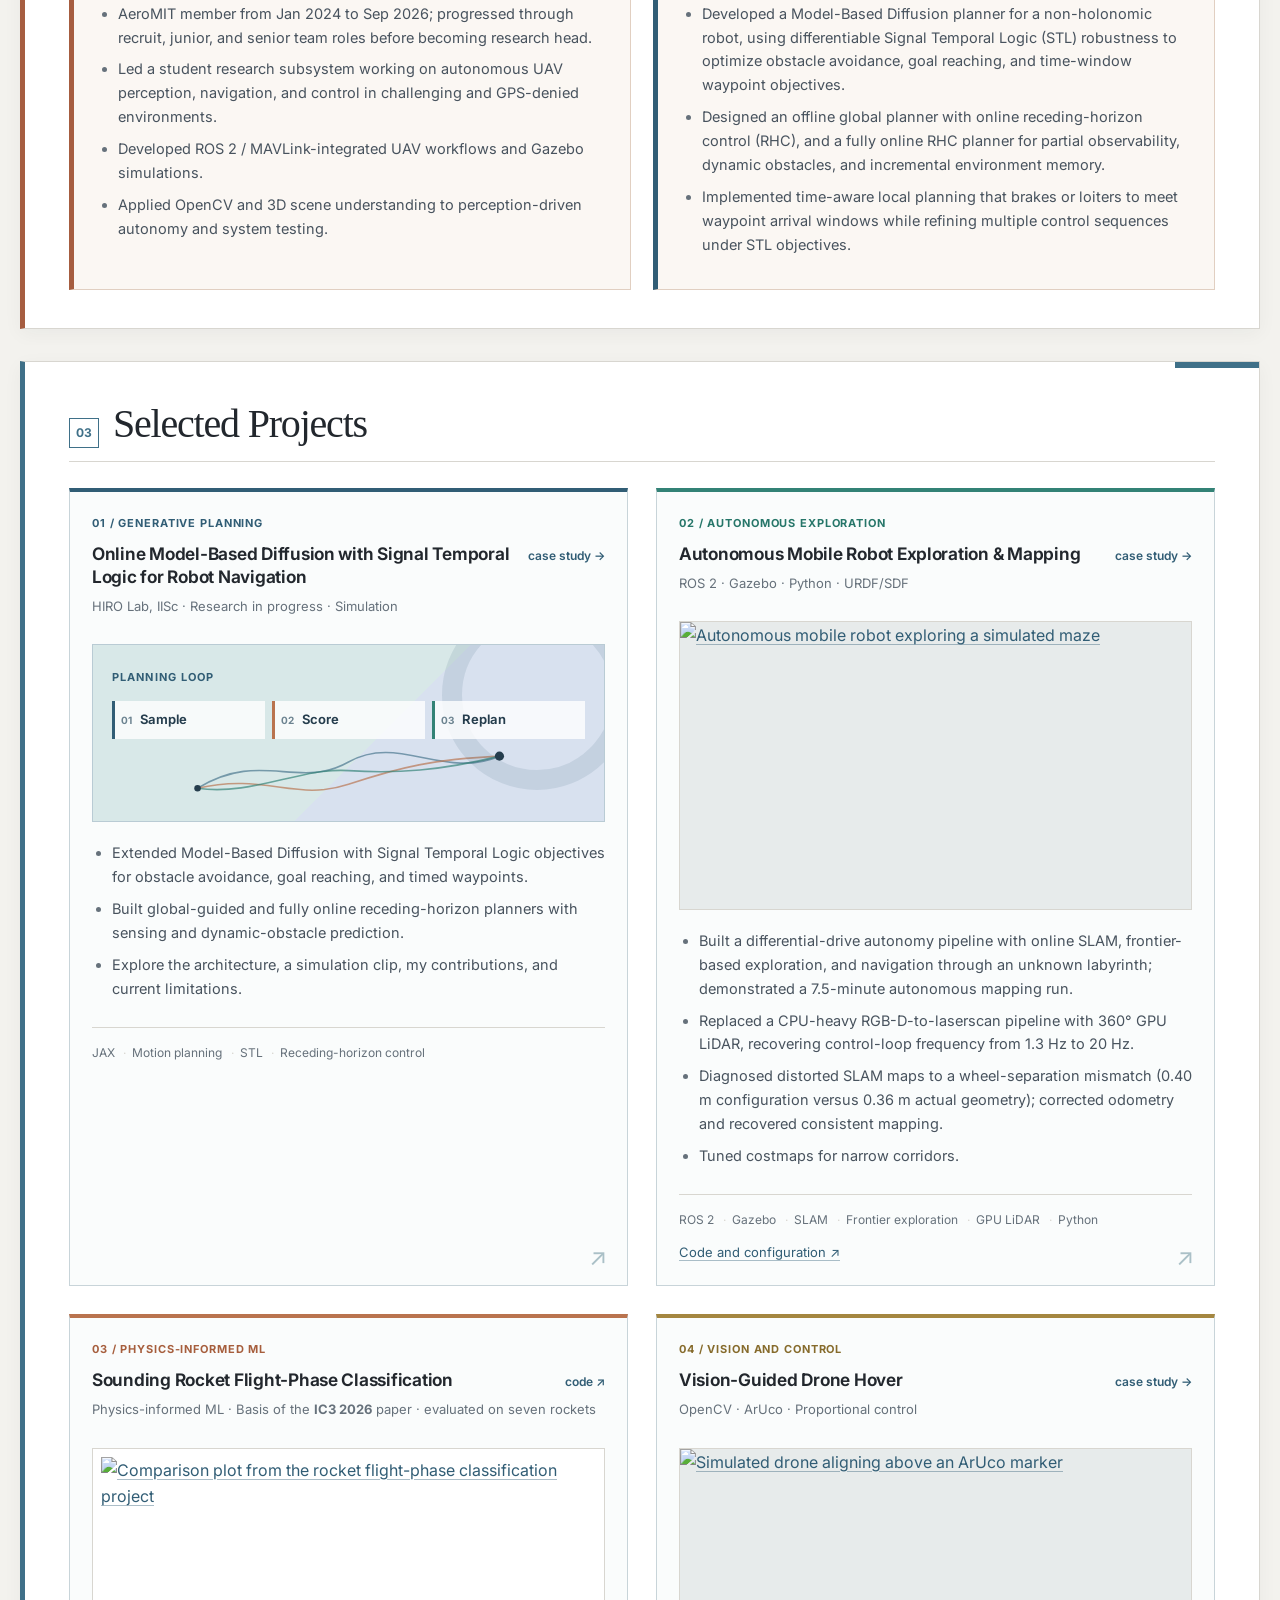
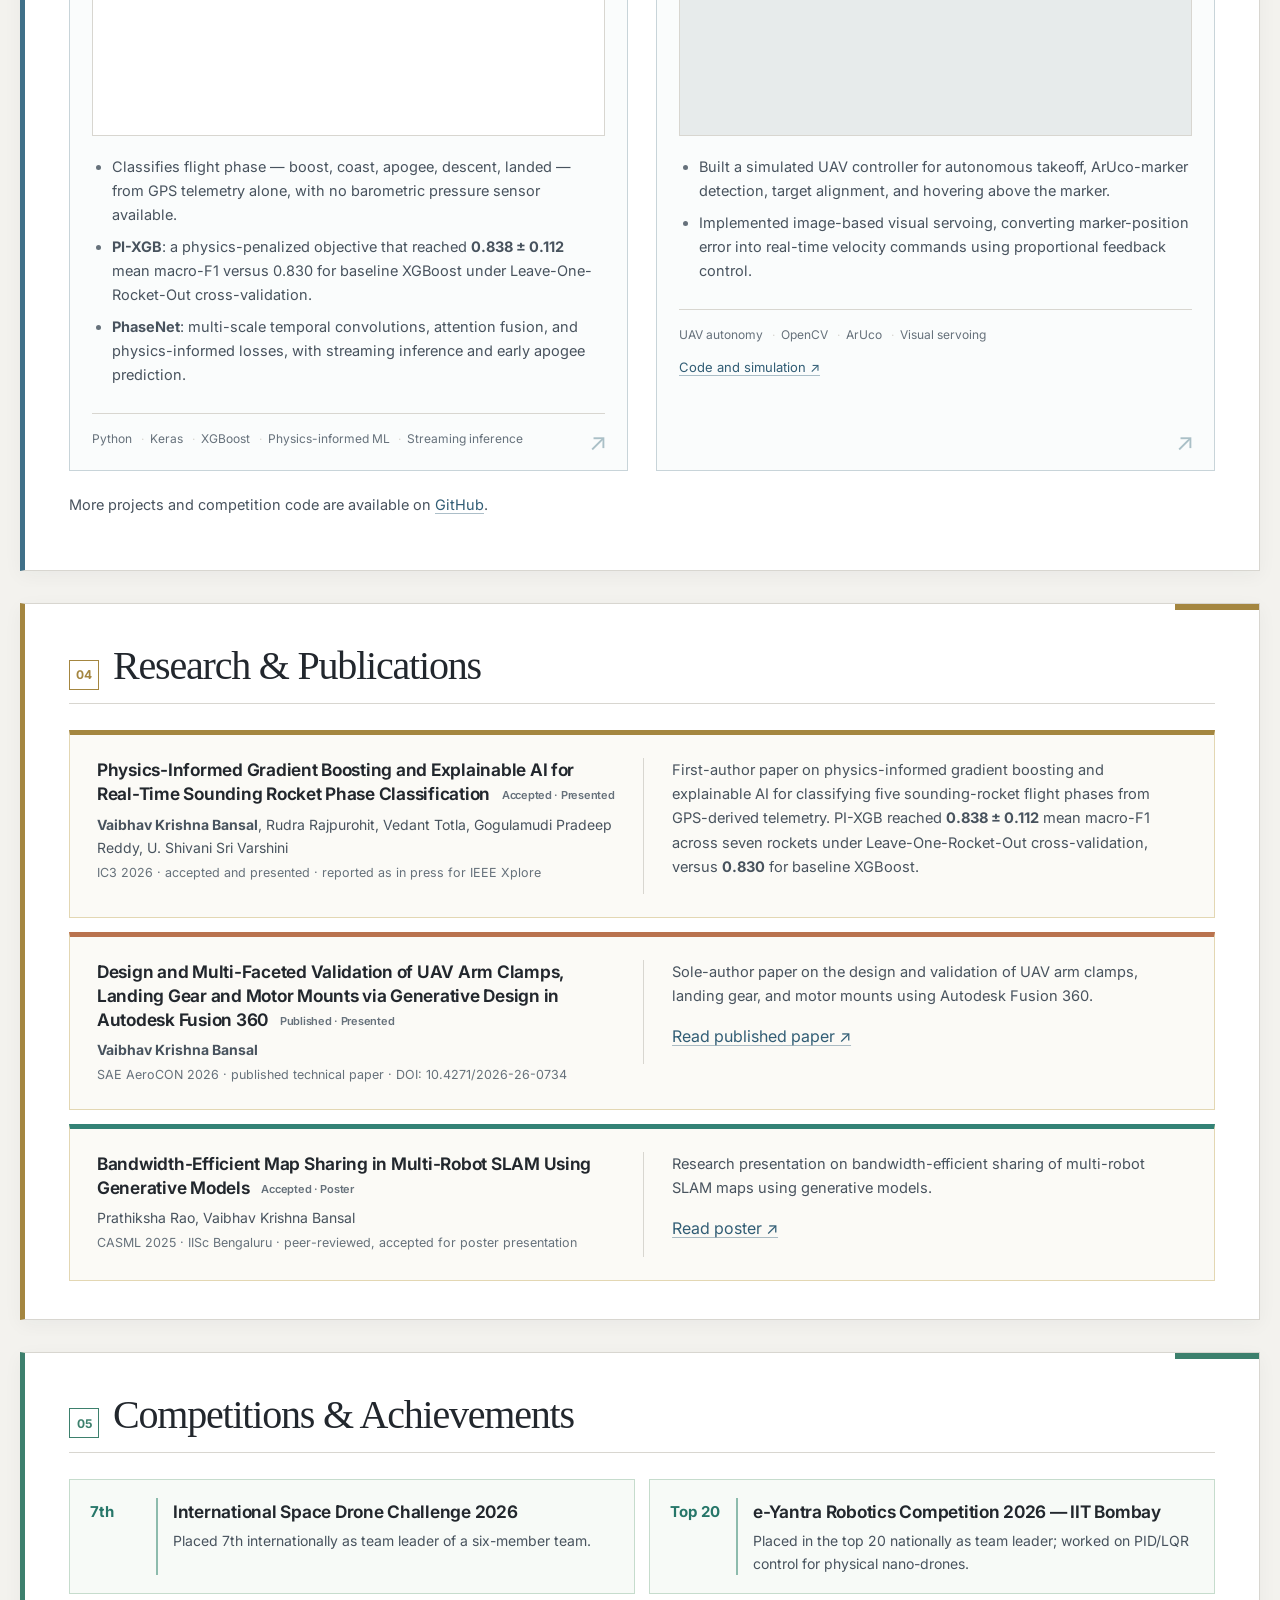
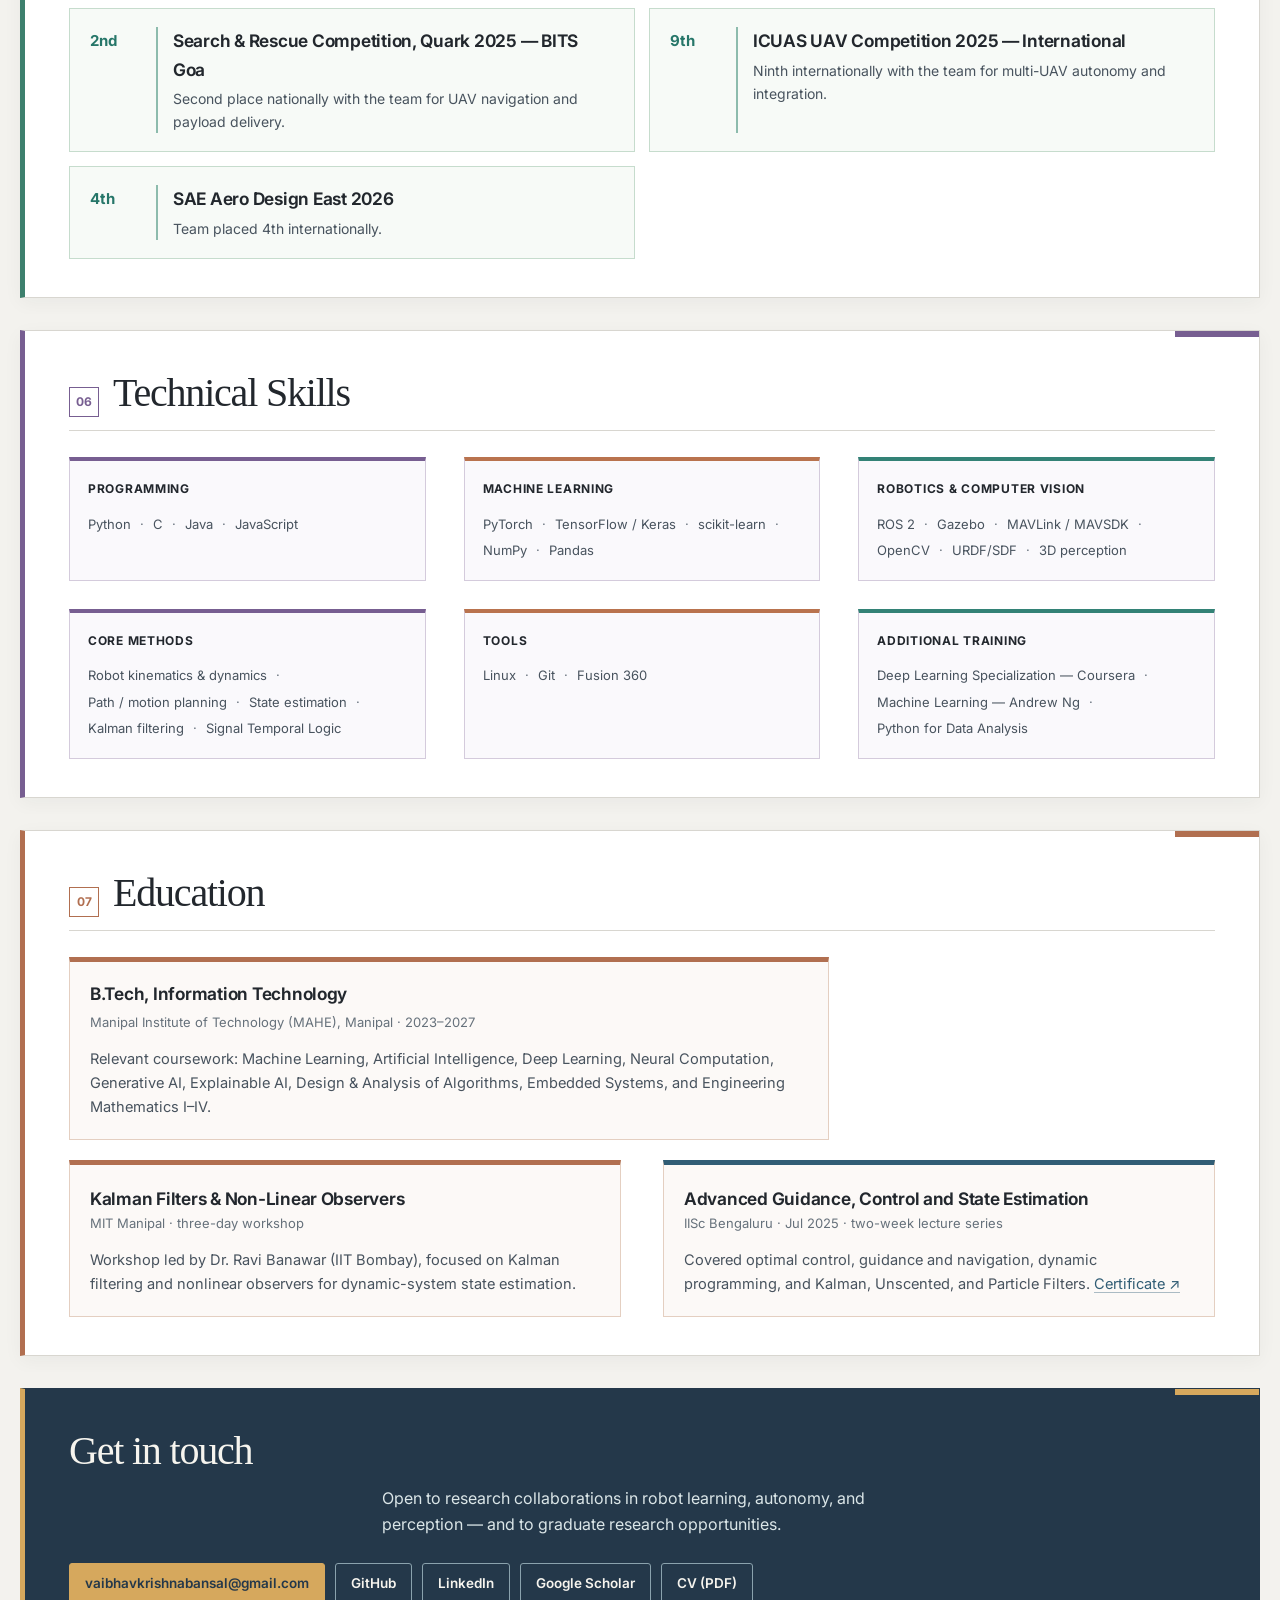
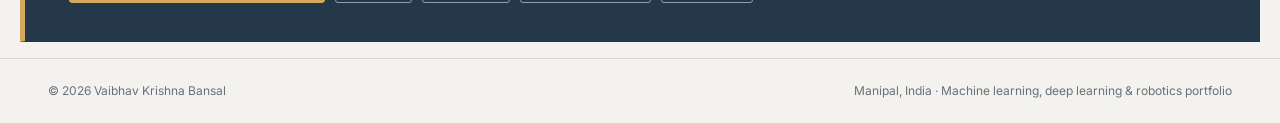
==== commit 972df398: "Refine responsive layout and publication cards" ====
--- a/index.html
+++ b/index.html
@@ -221,40 +221,52 @@
   <div class="reveal">
 
     <div class="pub">
+      <div class="pub-info">
       <h3>Physics-Informed Gradient Boosting and Explainable AI for Real-Time Sounding Rocket Phase Classification
         <span class="badge">Accepted · Presented</span></h3>
       <p class="authors"><strong>Vaibhav Krishna Bansal</strong>, Rudra Rajpurohit, Vedant Totla, Gogulamudi Pradeep Reddy, U. Shivani Sri Varshini</p>
       <p class="venue">IC3 2026 · accepted and presented · reported as in press for IEEE Xplore</p>
+      </div>
+      <div class="pub-detail">
       <p class="lead" style="margin-top:10px;font-size:14.6px">
         First-author paper on physics-informed gradient boosting and explainable AI for classifying five
         sounding-rocket flight phases from GPS-derived telemetry. PI-XGB reached <strong>0.838 ± 0.112</strong>
         mean macro-F1 across seven rockets under Leave-One-Rocket-Out cross-validation, versus
         <strong>0.830</strong> for baseline XGBoost.
       </p>
+      </div>
     </div>
 
     <div class="pub">
+      <div class="pub-info">
       <h3>Design and Multi-Faceted Validation of UAV Arm Clamps, Landing Gear and Motor Mounts via Generative Design in Autodesk Fusion 360
         <span class="badge">Published · Presented</span></h3>
       <p class="authors"><strong>Vaibhav Krishna Bansal</strong></p>
       <p class="venue">SAE AeroCON 2026 · published technical paper · DOI: 10.4271/2026-26-0734</p>
+      </div>
+      <div class="pub-detail">
       <p class="lead" style="margin-top:10px;font-size:14.6px">
         Sole-author paper on the design and validation of UAV arm clamps, landing gear, and motor
         mounts using Autodesk Fusion 360.
       </p>
       <p><a href="https://doi.org/10.4271/2026-26-0734" target="_blank" rel="noopener">Read published paper ↗</a></p>
+      </div>
     </div>
 
     <div class="pub">
+      <div class="pub-info">
       <h3>Bandwidth-Efficient Map Sharing in Multi-Robot SLAM Using Generative Models
         <span class="badge">Accepted · Poster</span></h3>
       <p class="authors">Prathiksha Rao, Vaibhav Krishna Bansal</p>
       <p class="venue">CASML 2025 · IISc Bengaluru · peer-reviewed, accepted for poster presentation</p>
+      </div>
+      <div class="pub-detail">
       <p class="lead" style="margin-top:10px;font-size:14.6px">
         Research presentation on bandwidth-efficient sharing of multi-robot SLAM maps using
         generative models.
       </p>
       <p><a href="https://drive.google.com/file/d/1EWFAw6U0OPYoT_0-2v_vcUPlamXhgDfQ/view?usp=sharing" target="_blank" rel="noopener">Read poster ↗</a></p>
+      </div>
     </div>
 
   </div>
--- a/assets/case-study.css
+++ b/assets/case-study.css
@@ -241,7 +241,10 @@
 #projects .card{background:#fafcfc;border-color:#c8d4d9}
 #publications .reveal{grid-template-columns:1fr;gap:14px}
 #publications .pub{background:#fbfaf6;padding:23px 27px;max-width:none}
-#publications .pub .lead{max-width:76ch}
+#publications .pub{display:grid;grid-template-columns:minmax(0,1fr) minmax(0,1.05fr);gap:28px;align-items:start}
+#publications .pub-info,#publications .pub-detail{min-width:0}
+#publications .pub-detail{border-left:1px solid var(--line);padding-left:28px}
+#publications .pub-detail .lead{margin-top:0!important}
 #achievements .ach{background:#f7faf7}
 #skills .skill-block{background:#faf9fc}
 #education .card{background:#fcf9f7}
@@ -263,6 +266,12 @@
 html[data-theme="dark"] #contact{--section-accent:#e5bf7b}
 html[data-theme="dark"] section .sec-num{color:var(--section-accent,var(--accent));border-color:var(--section-accent,var(--accent))}
 html[data-theme="dark"] #contact .sec-num{color:#e5bf7b;border-color:#e5bf7b}
+@media(max-width:900px){.nav-links{top:68px}}
+@media(max-width:850px){.hero-layout{grid-template-columns:1fr;gap:34px}}
+@media(max-width:820px){
+  #publications .pub{grid-template-columns:1fr;gap:12px}
+  #publications .pub-detail{border-left:0;border-top:1px solid var(--line);padding:13px 0 0}
+}
 @media(max-width:1000px){
   #projects .grid.p2,#education .grid.p2{grid-template-columns:1fr}
   #experience .tl{grid-template-columns:1fr}
@@ -302,6 +311,9 @@
   .cta .btn{font-size:12px;padding:7px 9px}
   .stats{grid-template-columns:repeat(2,minmax(0,1fr))}
   .card-top h3{font-size:1.02rem}
+  .process-steps{grid-template-columns:1fr}
+  .process-visual{padding-bottom:14px}
+  .process-visual svg{display:none}
   #achievements .ach{display:block}
   #achievements .ach .rank{display:block;border-right:0;border-bottom:2px solid #8dbbad;padding-bottom:5px;margin-bottom:8px}
 }
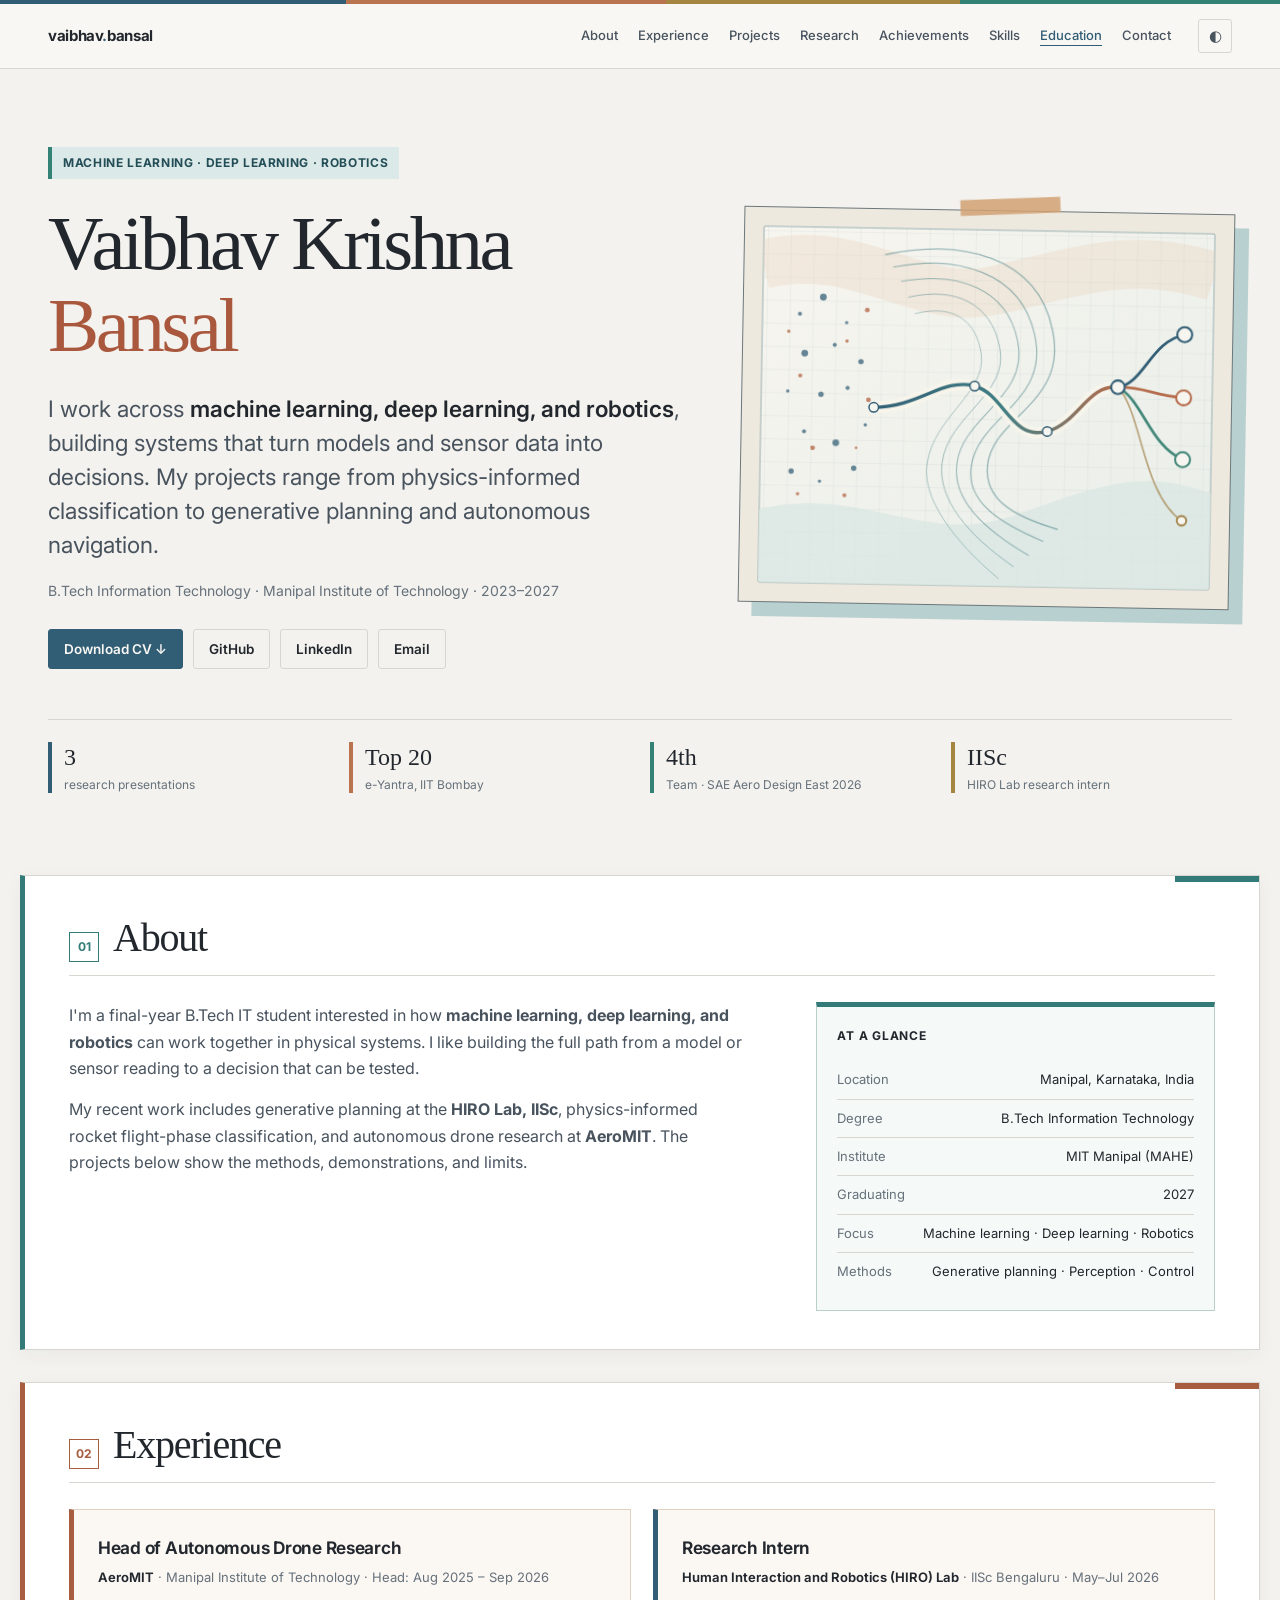
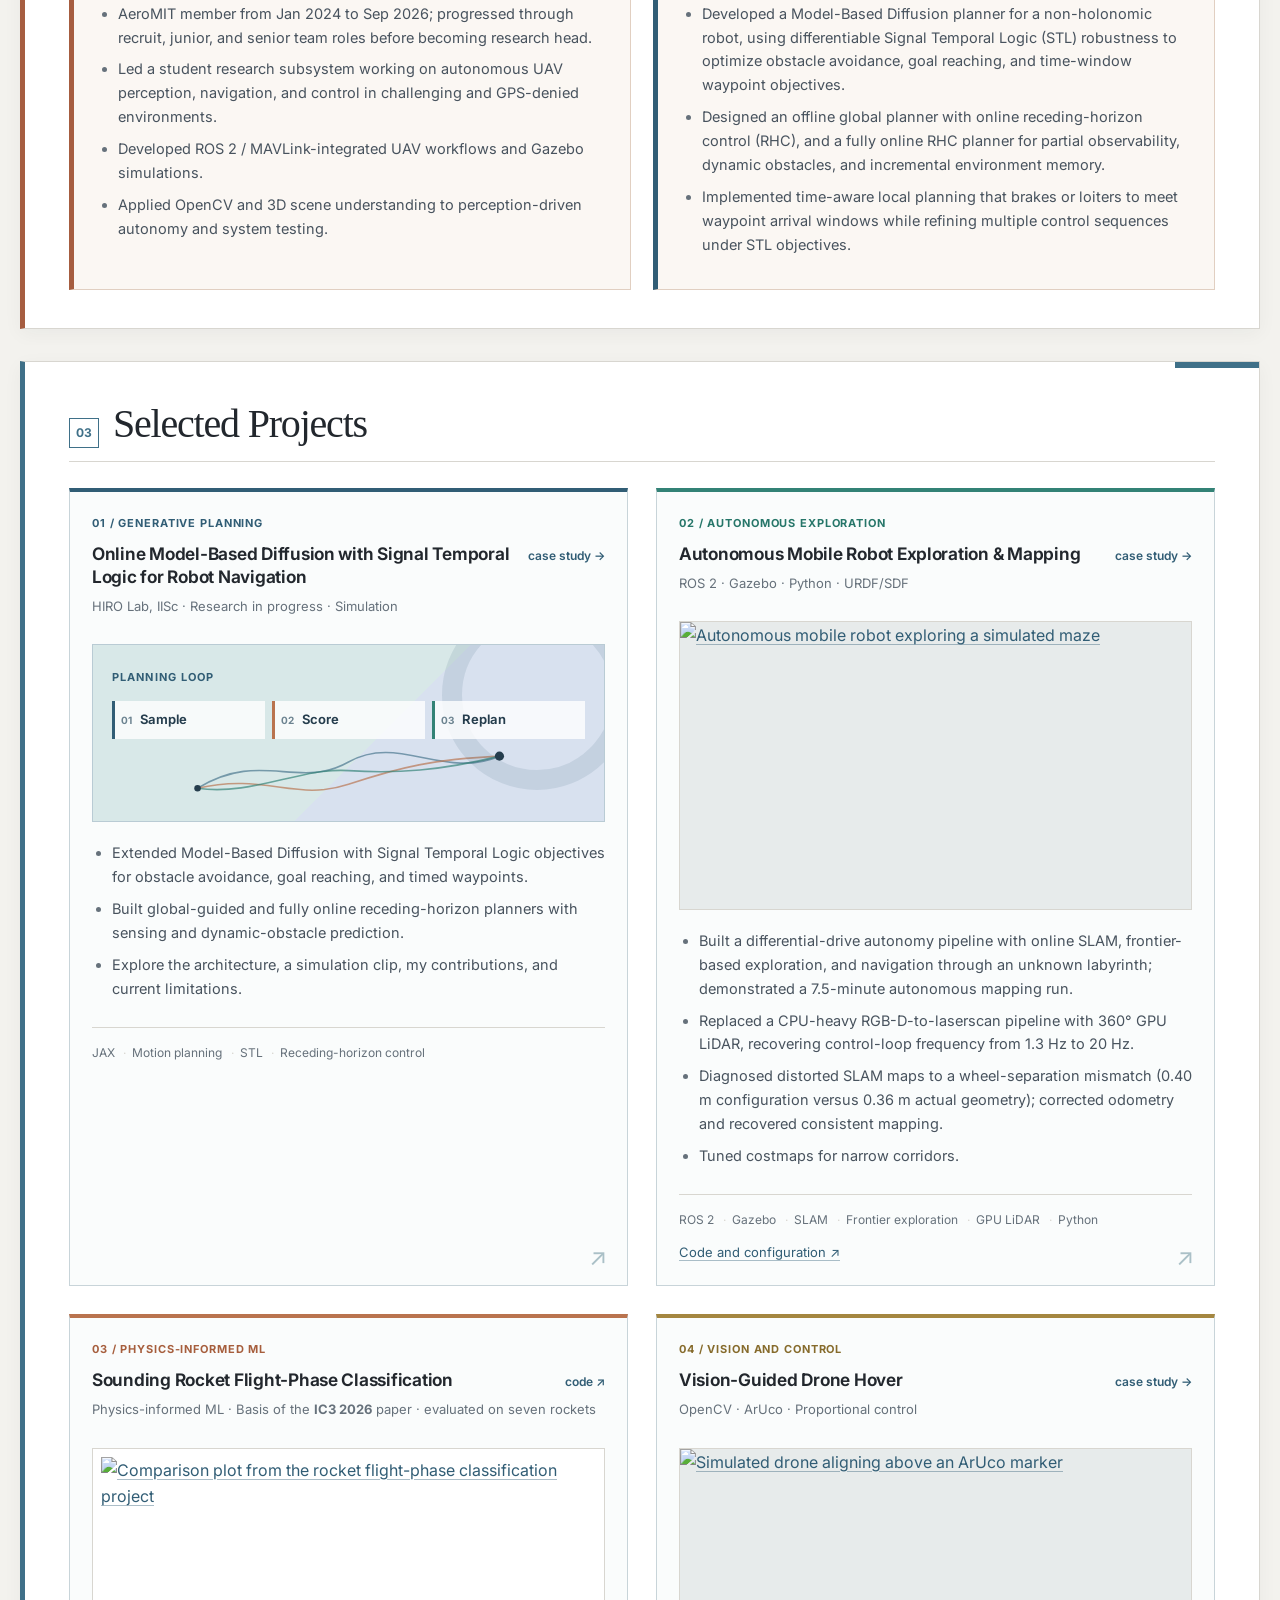
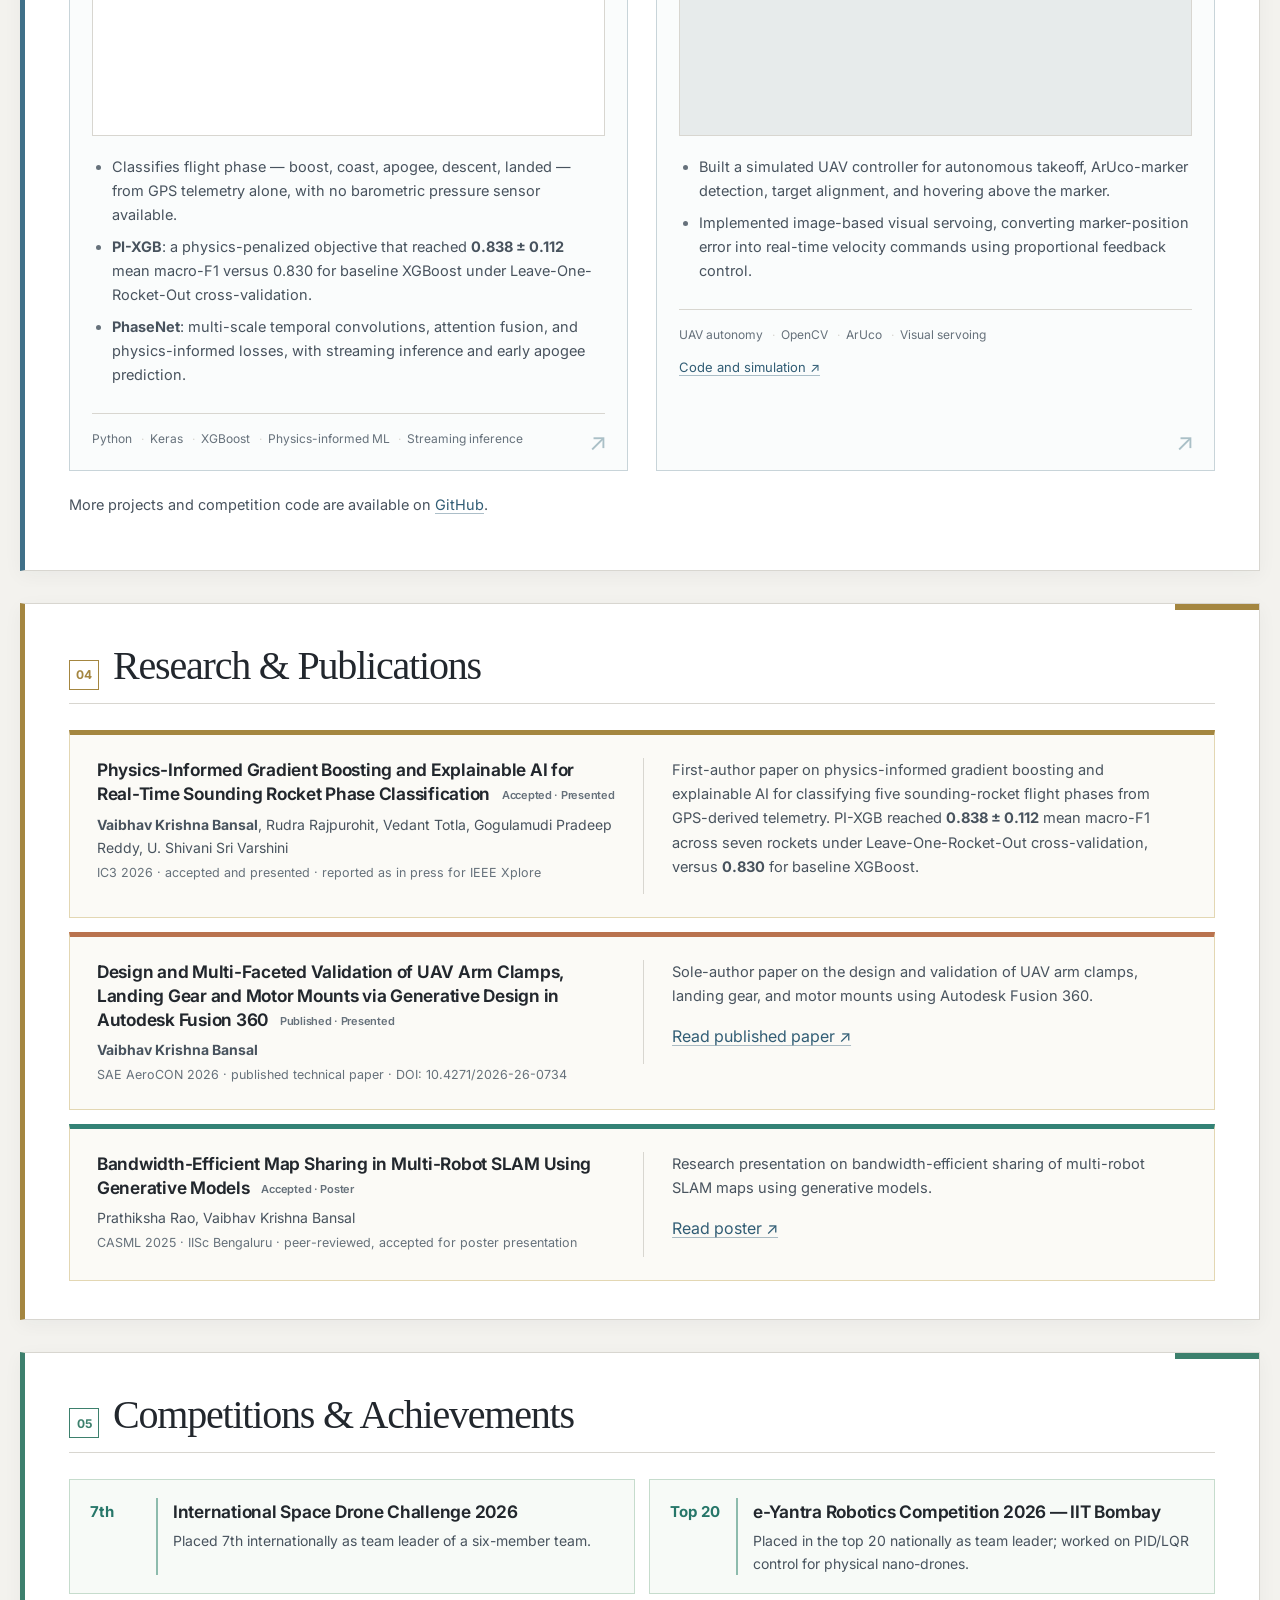
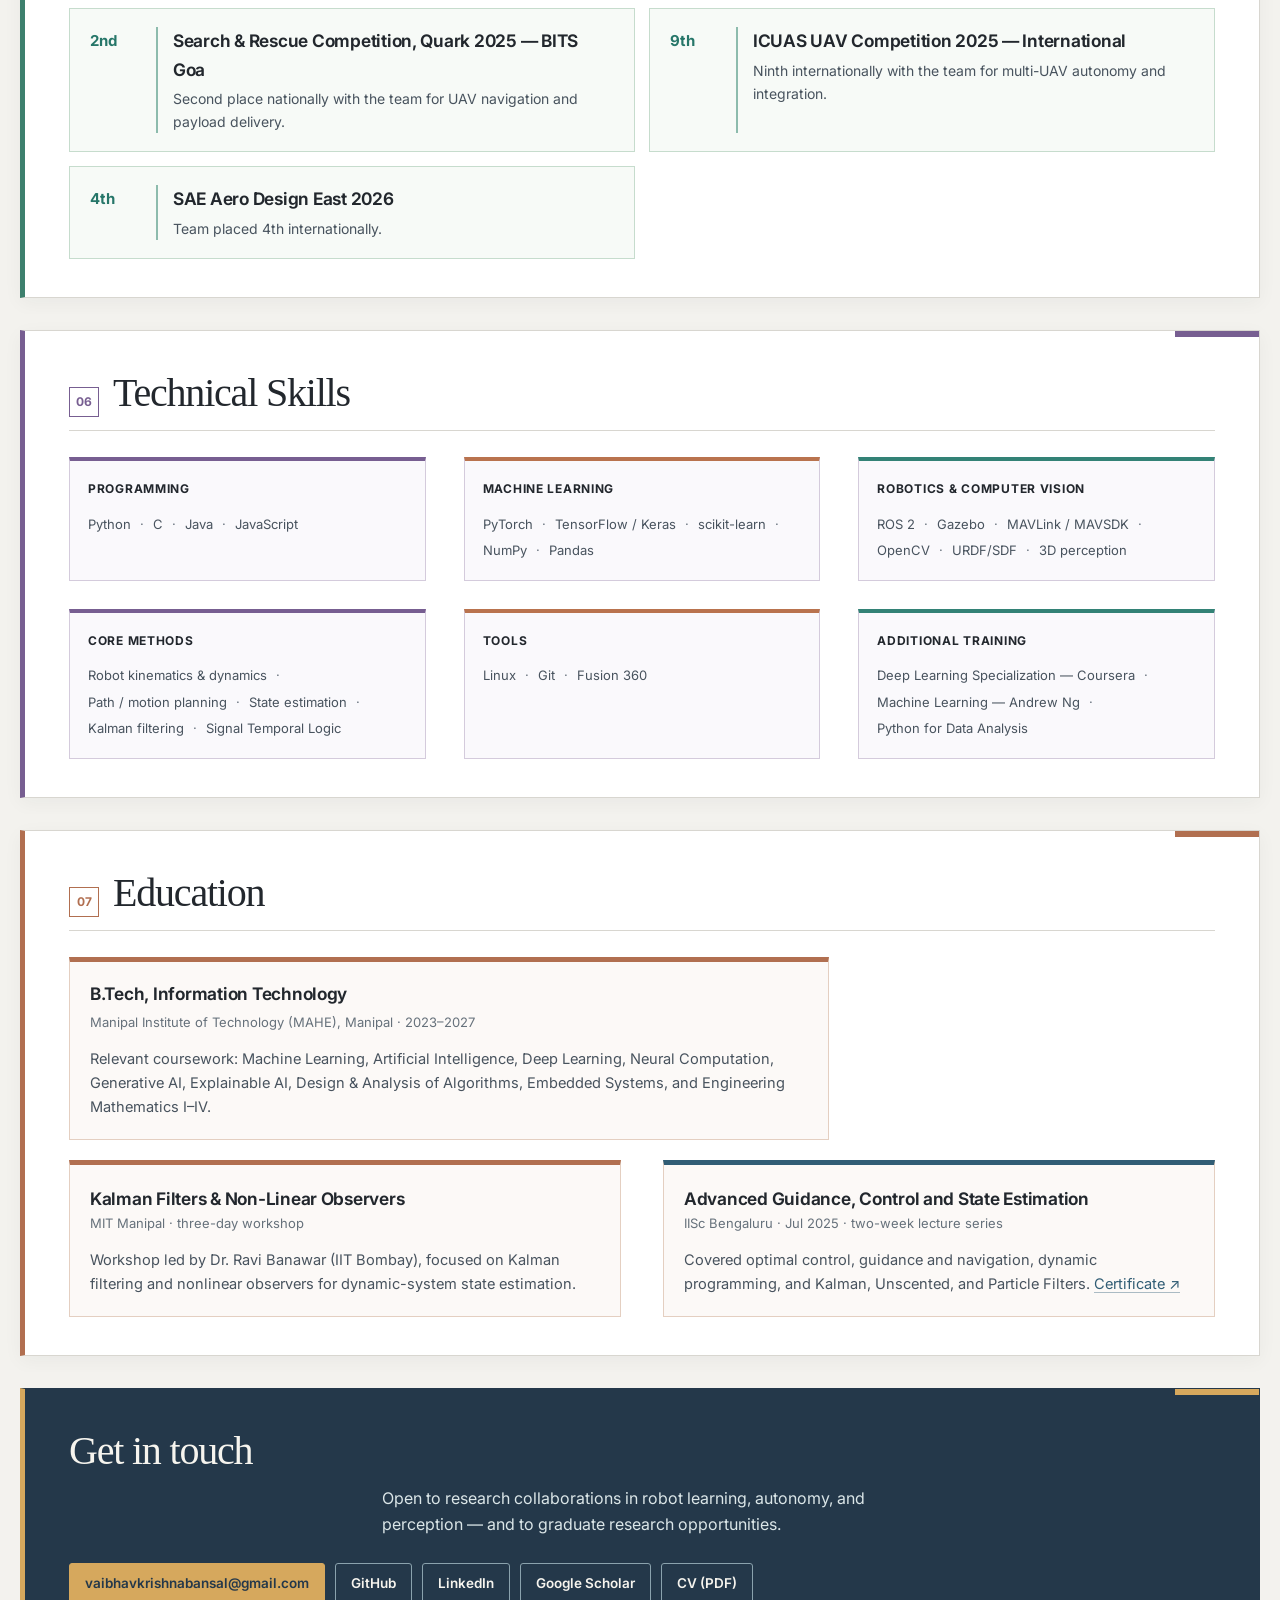
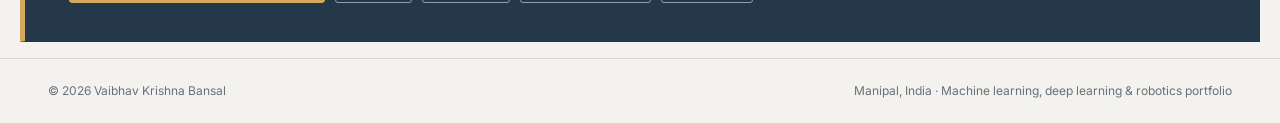
==== commit 767ee8a7: "Replace portfolio hero badge with abstract graphic" ====
--- a/index.html
+++ b/index.html
@@ -13,7 +13,7 @@
 <link rel="preconnect" href="https://fonts.googleapis.com">
 <link rel="preconnect" href="https://fonts.gstatic.com" crossorigin>
 <link href="https://fonts.googleapis.com/css2?family=Inter:wght@300;400;500;600;700&display=swap" rel="stylesheet">
-<link rel="stylesheet" href="assets/case-study.css">
+<link rel="stylesheet" href="assets/case-study.css?v=20261122">
 </head>
 <body>
 
@@ -57,7 +57,7 @@
   </div>
   </div>
   <div class="hero-art" aria-hidden="true">
-    <img src="assets/portfolio-identity.svg" alt="" width="720" height="580">
+    <img src="assets/portfolio-identity.svg?v=20261122b" alt="" width="720" height="580">
   </div>
   </div>
 
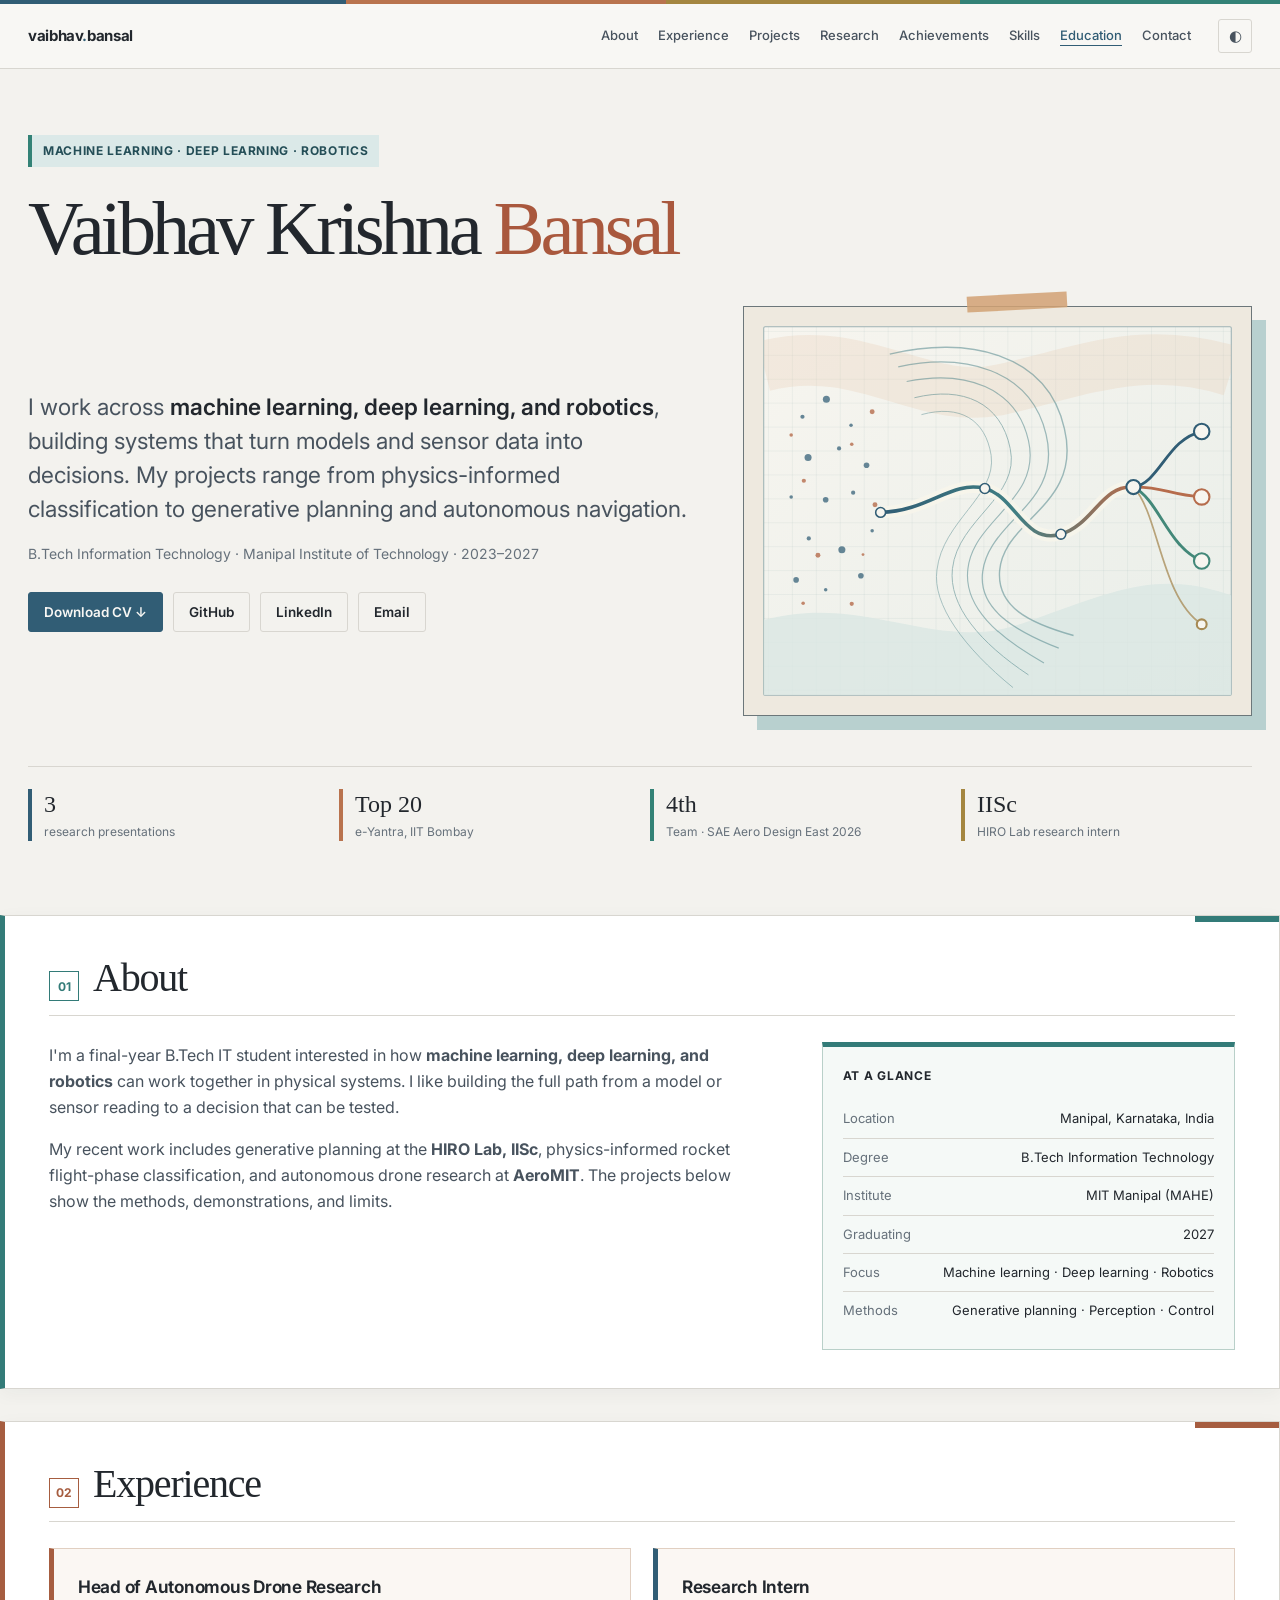
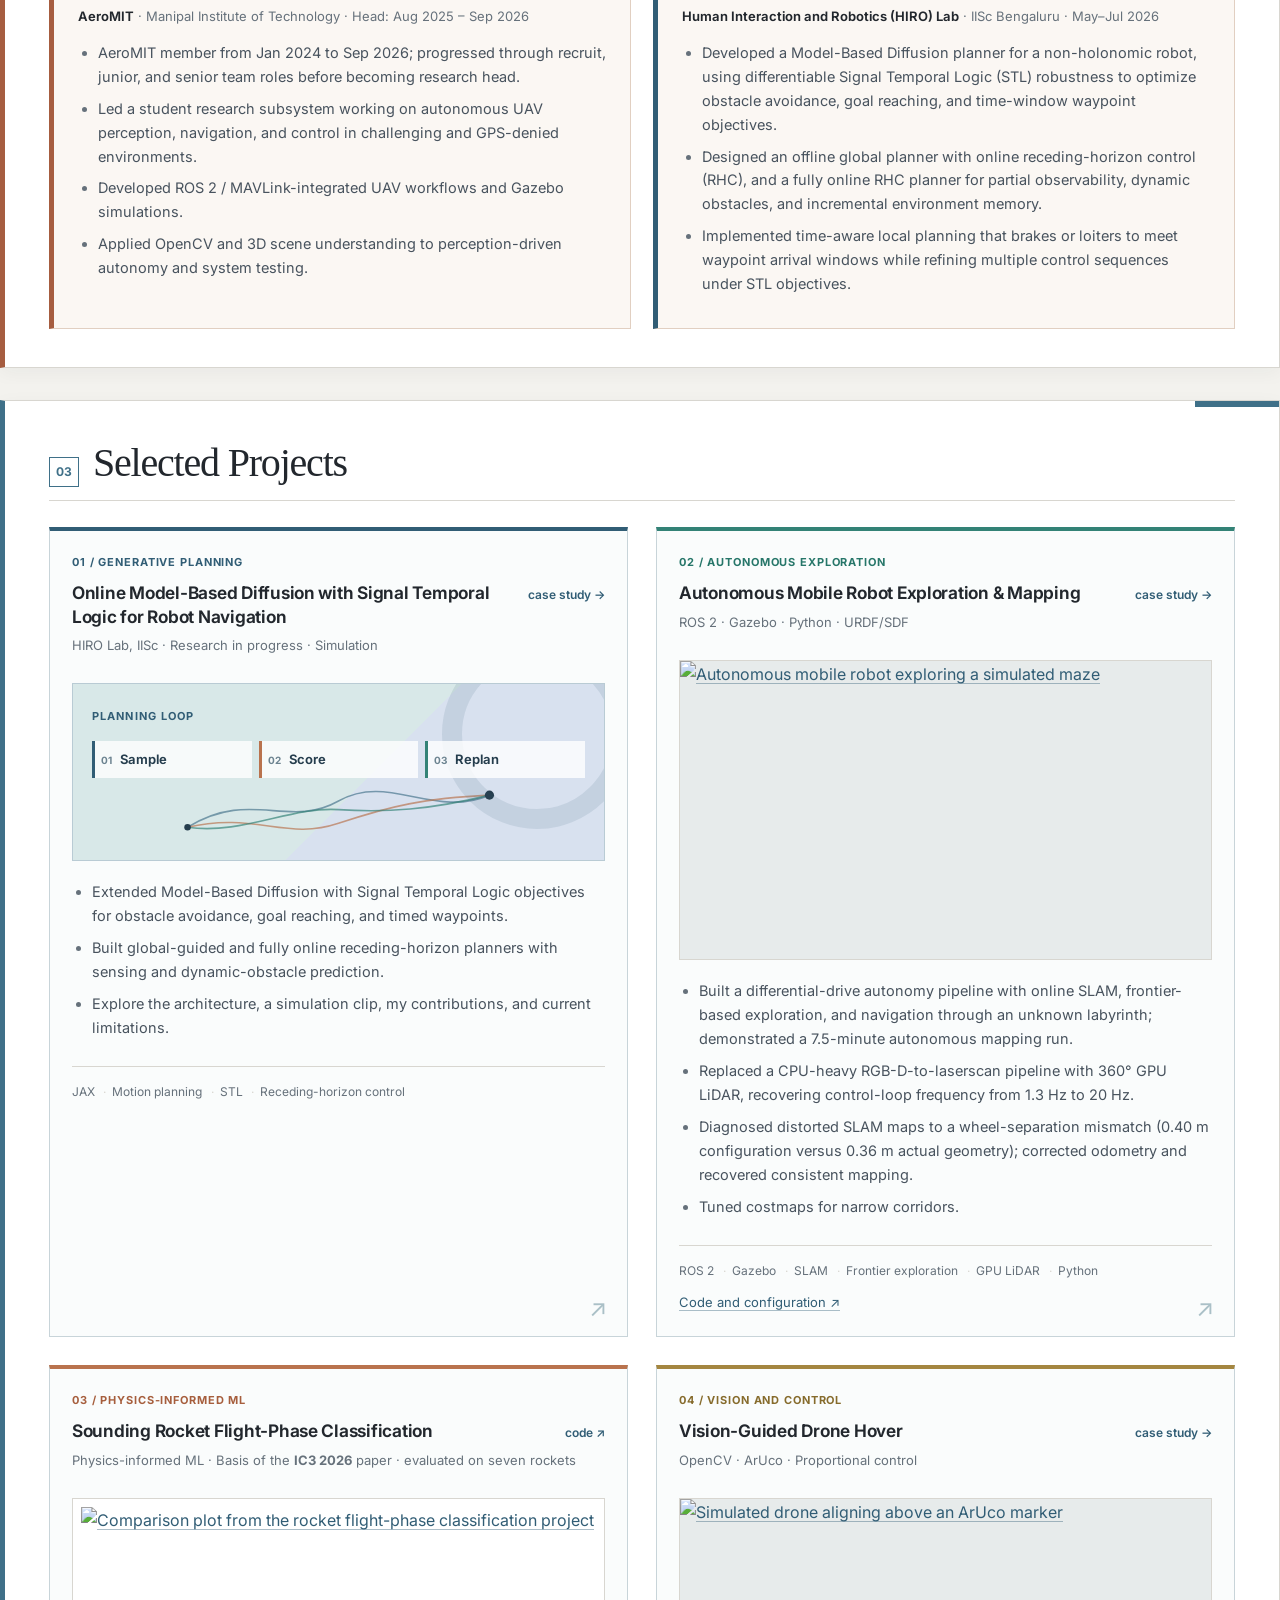
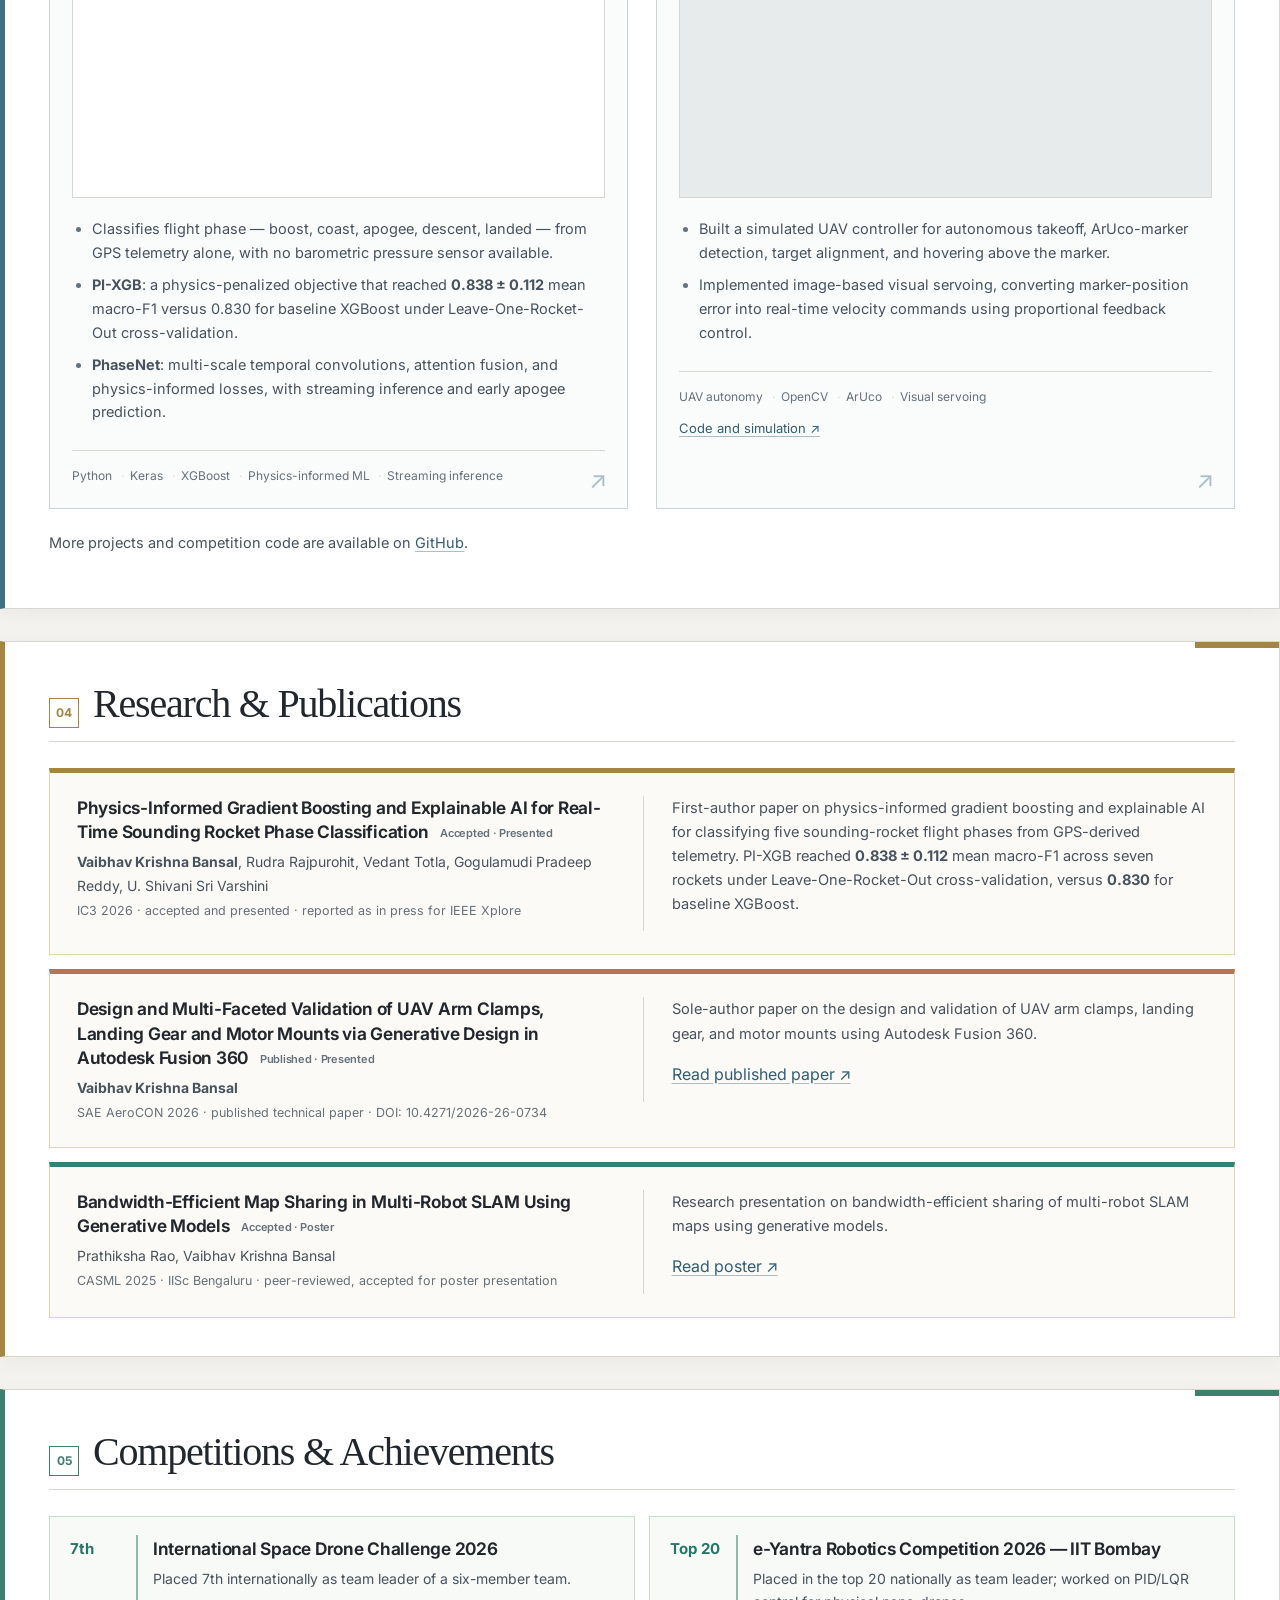
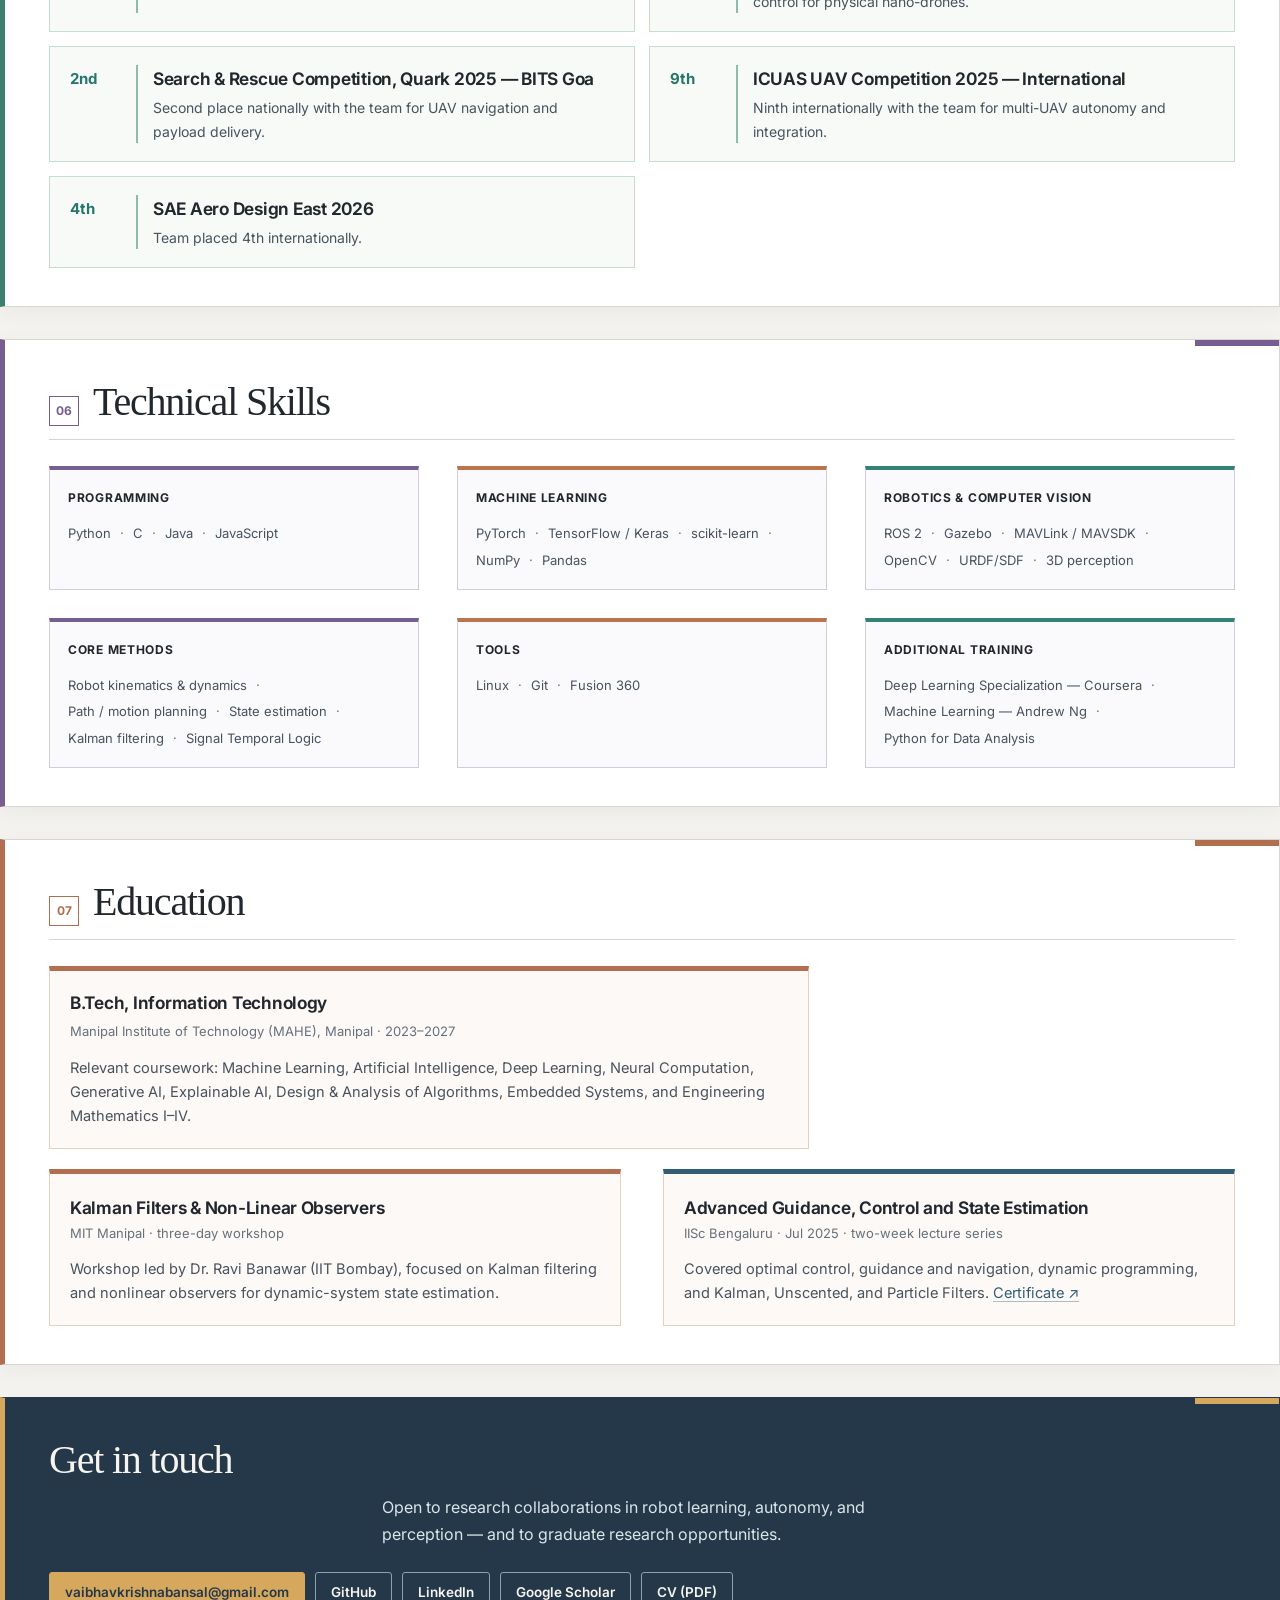
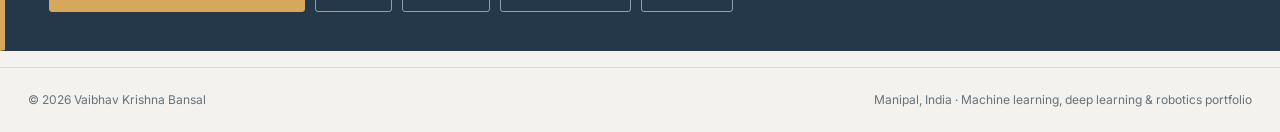
==== commit 061c849d: "Widen portfolio and refine hero typography and motion" ====
--- a/index.html
+++ b/index.html
@@ -13,7 +13,7 @@
 <link rel="preconnect" href="https://fonts.googleapis.com">
 <link rel="preconnect" href="https://fonts.gstatic.com" crossorigin>
 <link href="https://fonts.googleapis.com/css2?family=Inter:wght@300;400;500;600;700&display=swap" rel="stylesheet">
-<link rel="stylesheet" href="assets/case-study.css?v=20261122">
+<link rel="stylesheet" href="assets/case-study.css?v=20261122c">
 </head>
 <body>
 
@@ -39,10 +39,10 @@
 
 <!-- HERO -->
 <div class="wrap hero">
+  <div class="eyebrow"><span class="dot"></span> Machine Learning · Deep Learning · Robotics</div>
+  <h1 class="hero-title">Vaibhav Krishna <em>Bansal</em></h1>
   <div class="hero-layout">
   <div class="hero-copy">
-  <div class="eyebrow"><span class="dot"></span> Machine Learning · Deep Learning · Robotics</div>
-  <h1>Vaibhav Krishna<br><em>Bansal</em></h1>
   <p class="tagline">
     I work across <strong>machine learning, deep learning, and robotics</strong>, building
     systems that turn models and sensor data into decisions. My projects range from
@@ -432,6 +432,7 @@
 
   document.getElementById('yr').textContent=new Date().getFullYear();
 
+  root.classList.add('motion-ready');
   var io=new IntersectionObserver(function(es){
     es.forEach(function(en){if(en.isIntersecting){en.target.classList.add('in');io.unobserve(en.target);}});
   },{threshold:.08,rootMargin:'0px 0px -40px 0px'});
--- a/assets/case-study.css
+++ b/assets/case-study.css
@@ -317,3 +317,33 @@
   #achievements .ach{display:block}
   #achievements .ach .rank{display:block;border-right:0;border-bottom:2px solid #8dbbad;padding-bottom:5px;margin-bottom:8px}
 }
+
+/* Wider reading canvas and a single-line hero signature. */
+:root{--maxw:1480px}
+.hero{padding-top:66px;padding-bottom:58px}
+.hero .eyebrow{margin-bottom:21px}
+.hero .hero-title{font-size:clamp(17px,6vw,82px);line-height:1.08;letter-spacing:-.055em;white-space:nowrap;margin:0 0 35px}
+.hero .hero-title em{font-style:normal;color:#a9583d}
+html[data-theme="dark"] .hero .hero-title em{color:#e3a17f}
+.hero-layout{grid-template-columns:minmax(0,1.13fr) minmax(330px,.87fr);gap:54px}
+.hero-copy .tagline{max-width:690px}
+@media(max-width:850px){.hero-layout{grid-template-columns:1fr;gap:30px}}
+@media(max-width:700px){
+  .hero{padding-top:40px;padding-bottom:38px}
+  .hero .hero-title{margin-bottom:27px}
+}
+
+/* Gentle motion is opt-in and leaves the page fully visible without JavaScript. */
+@media(prefers-reduced-motion:no-preference){
+  .motion-ready .reveal{opacity:0;transform:translateY(14px);transition:opacity .65s ease,transform .65s cubic-bezier(.2,.7,.2,1)}
+  .motion-ready .reveal.in{opacity:1;transform:none}
+  .hero .hero-title{animation:title-enter .7s cubic-bezier(.2,.7,.2,1) both}
+  .hero-art{animation:art-enter .7s ease-out both,art-float 9s ease-in-out 1s infinite}
+  @keyframes title-enter{from{opacity:0;transform:translateY(10px)}to{opacity:1;transform:none}}
+  @keyframes art-enter{from{opacity:0;transform:translateY(12px)}to{opacity:1;transform:none}}
+  @keyframes art-float{0%,100%{transform:translateY(0)}50%{transform:translateY(-4px)}}
+}
+@media(prefers-reduced-motion:reduce){
+  .hero .hero-title,.hero-art{animation:none}
+  .motion-ready .reveal{opacity:1;transform:none;transition:none}
+}
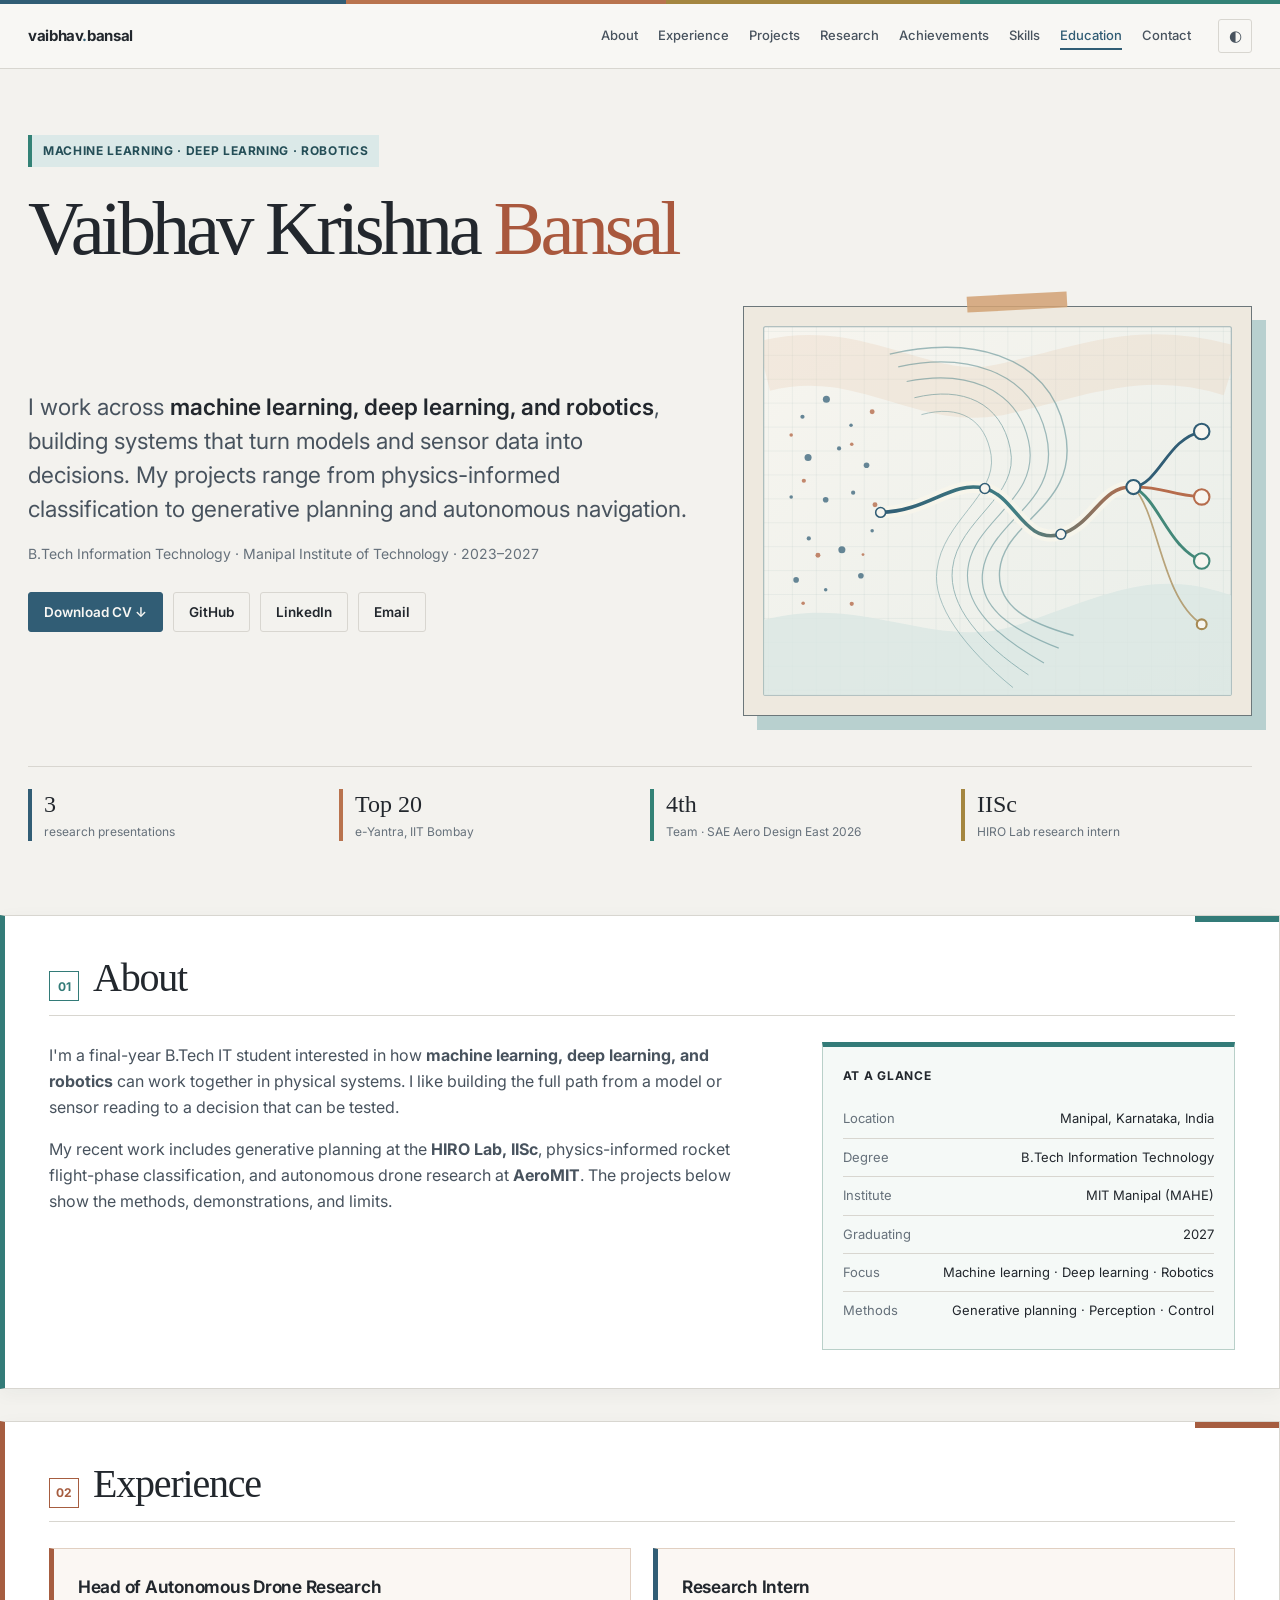
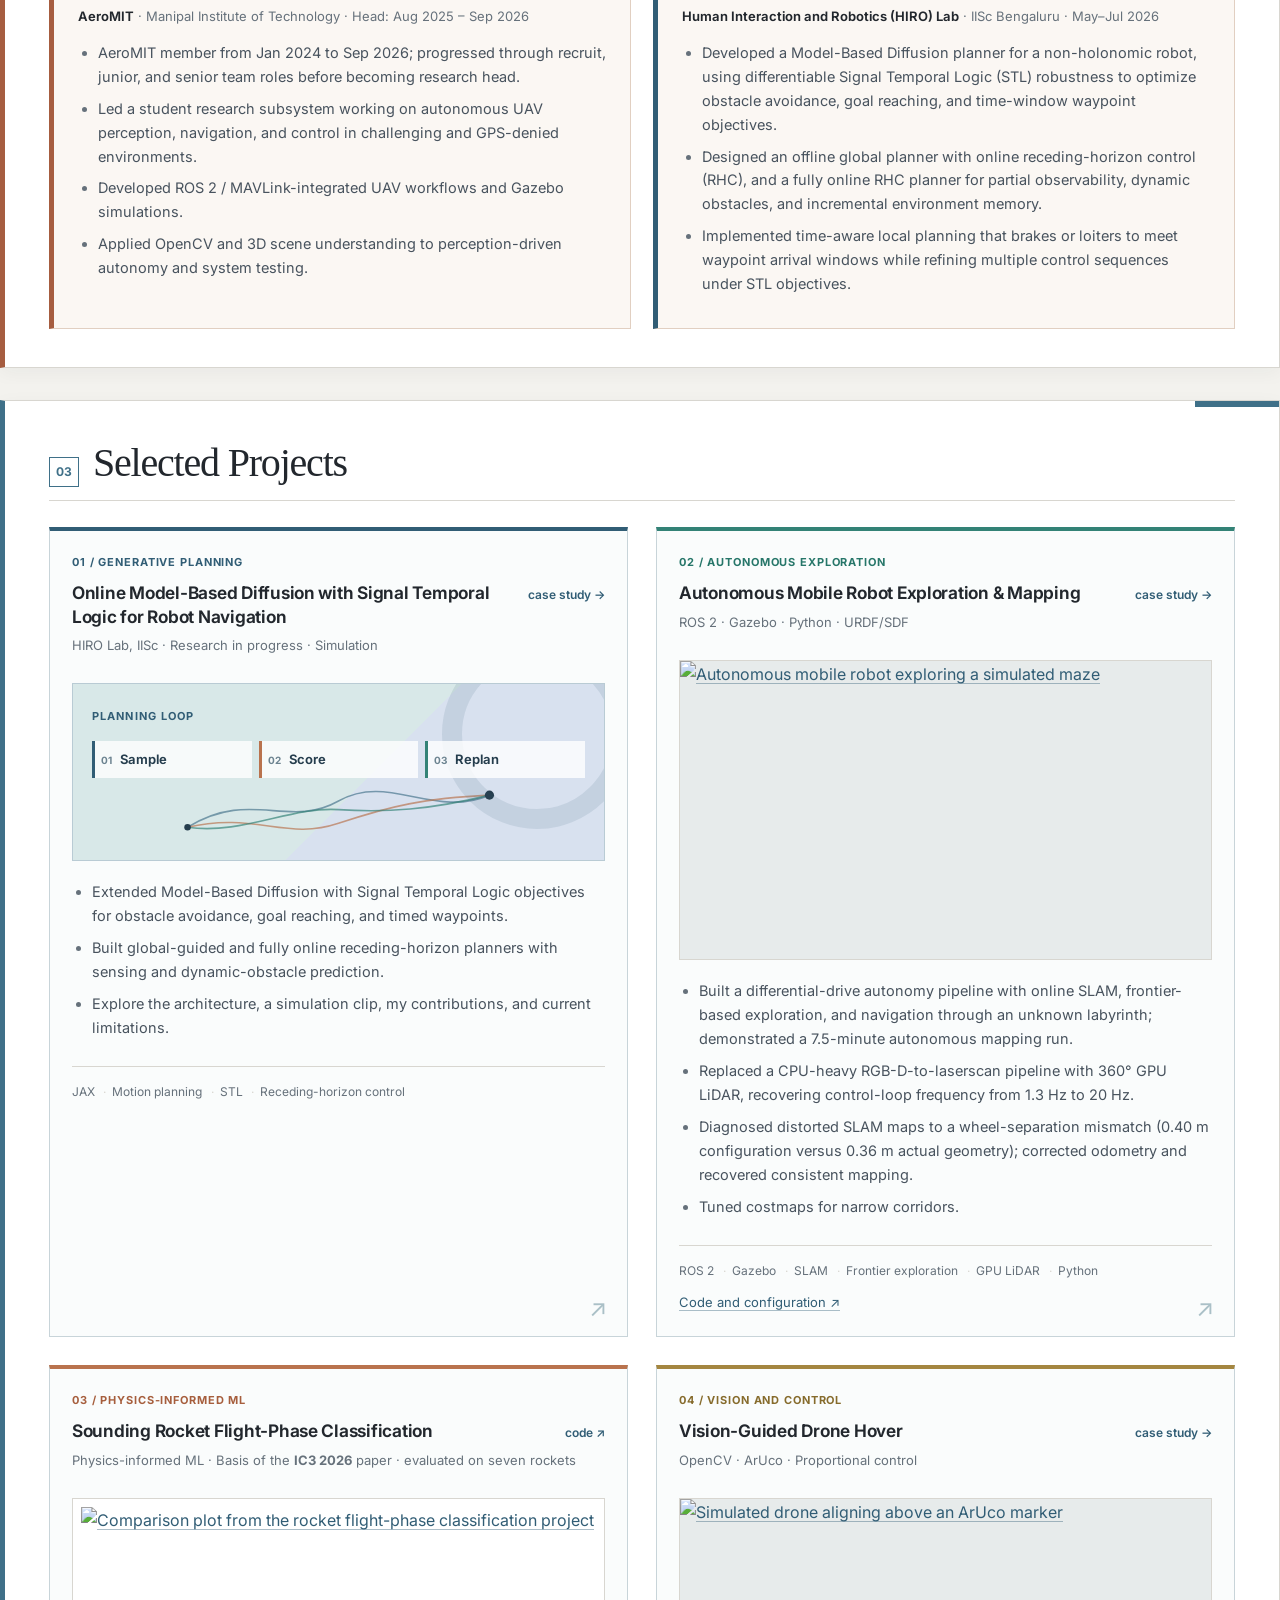
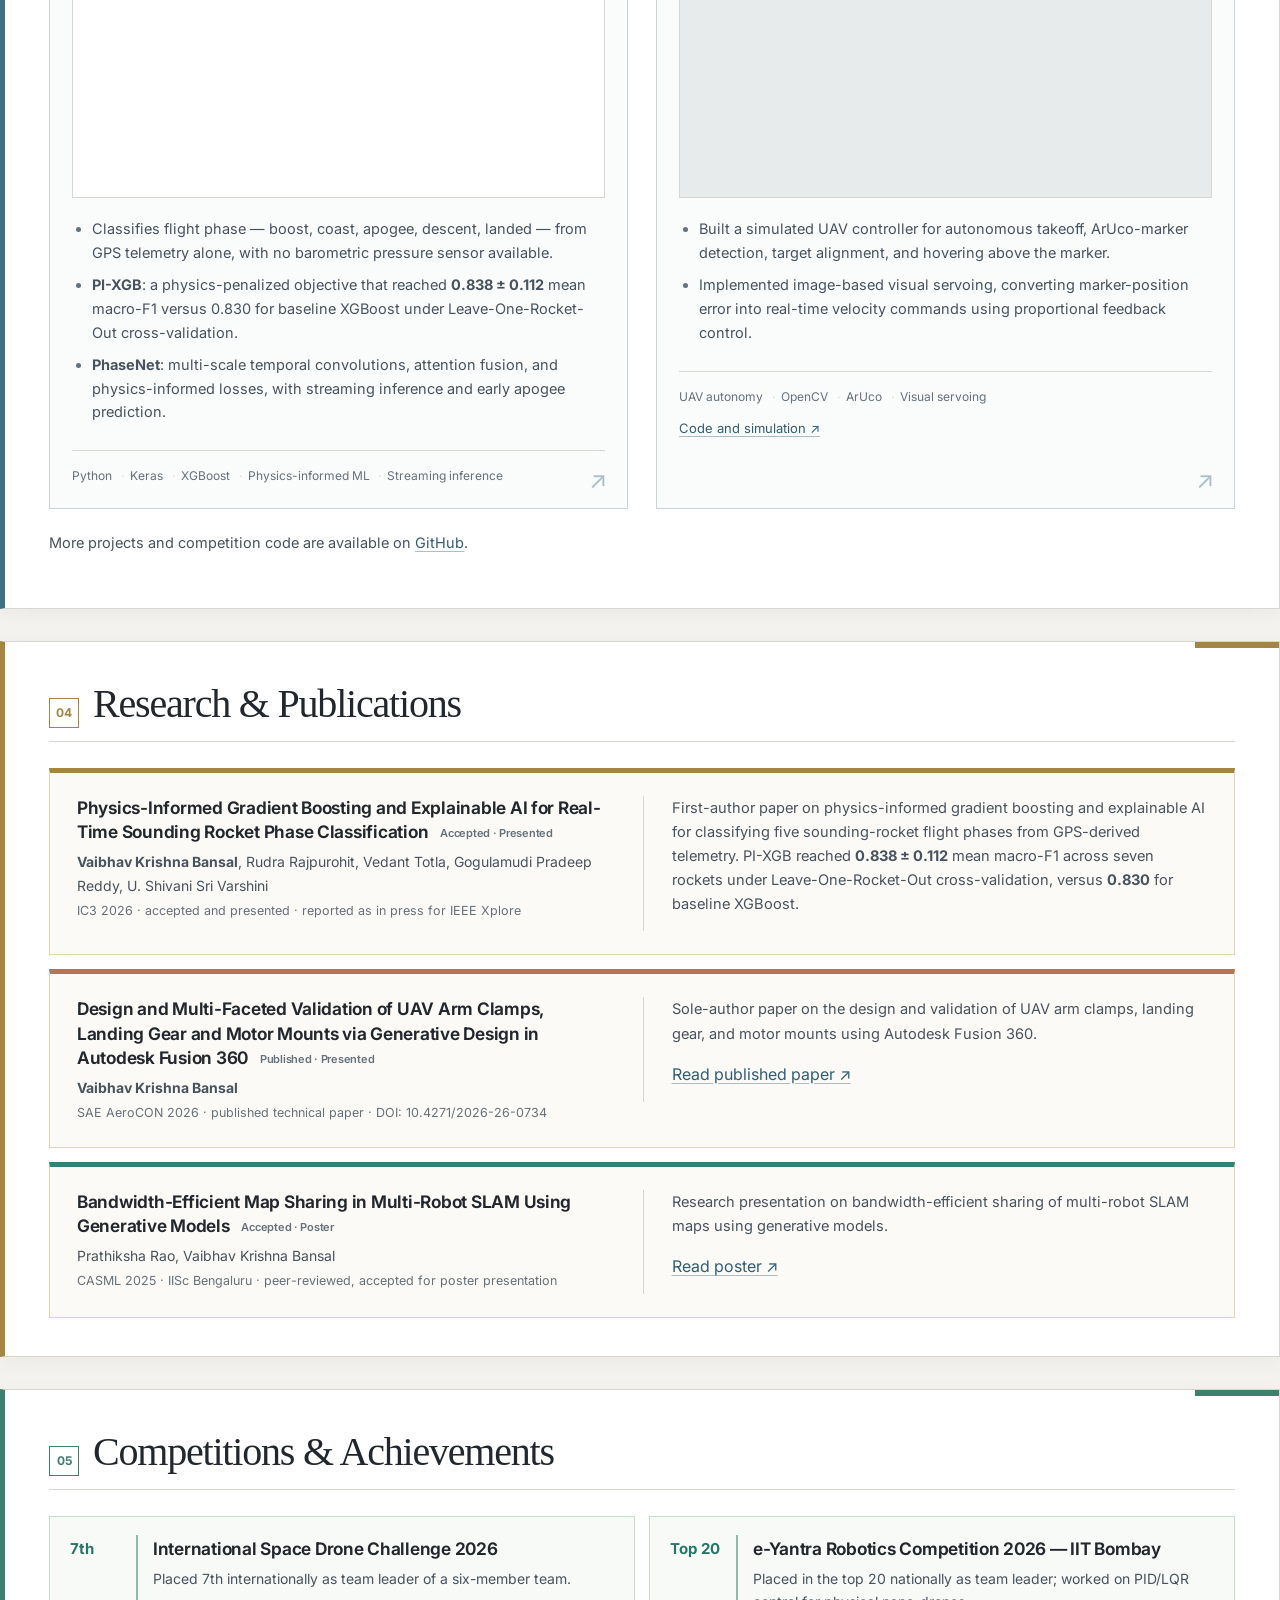
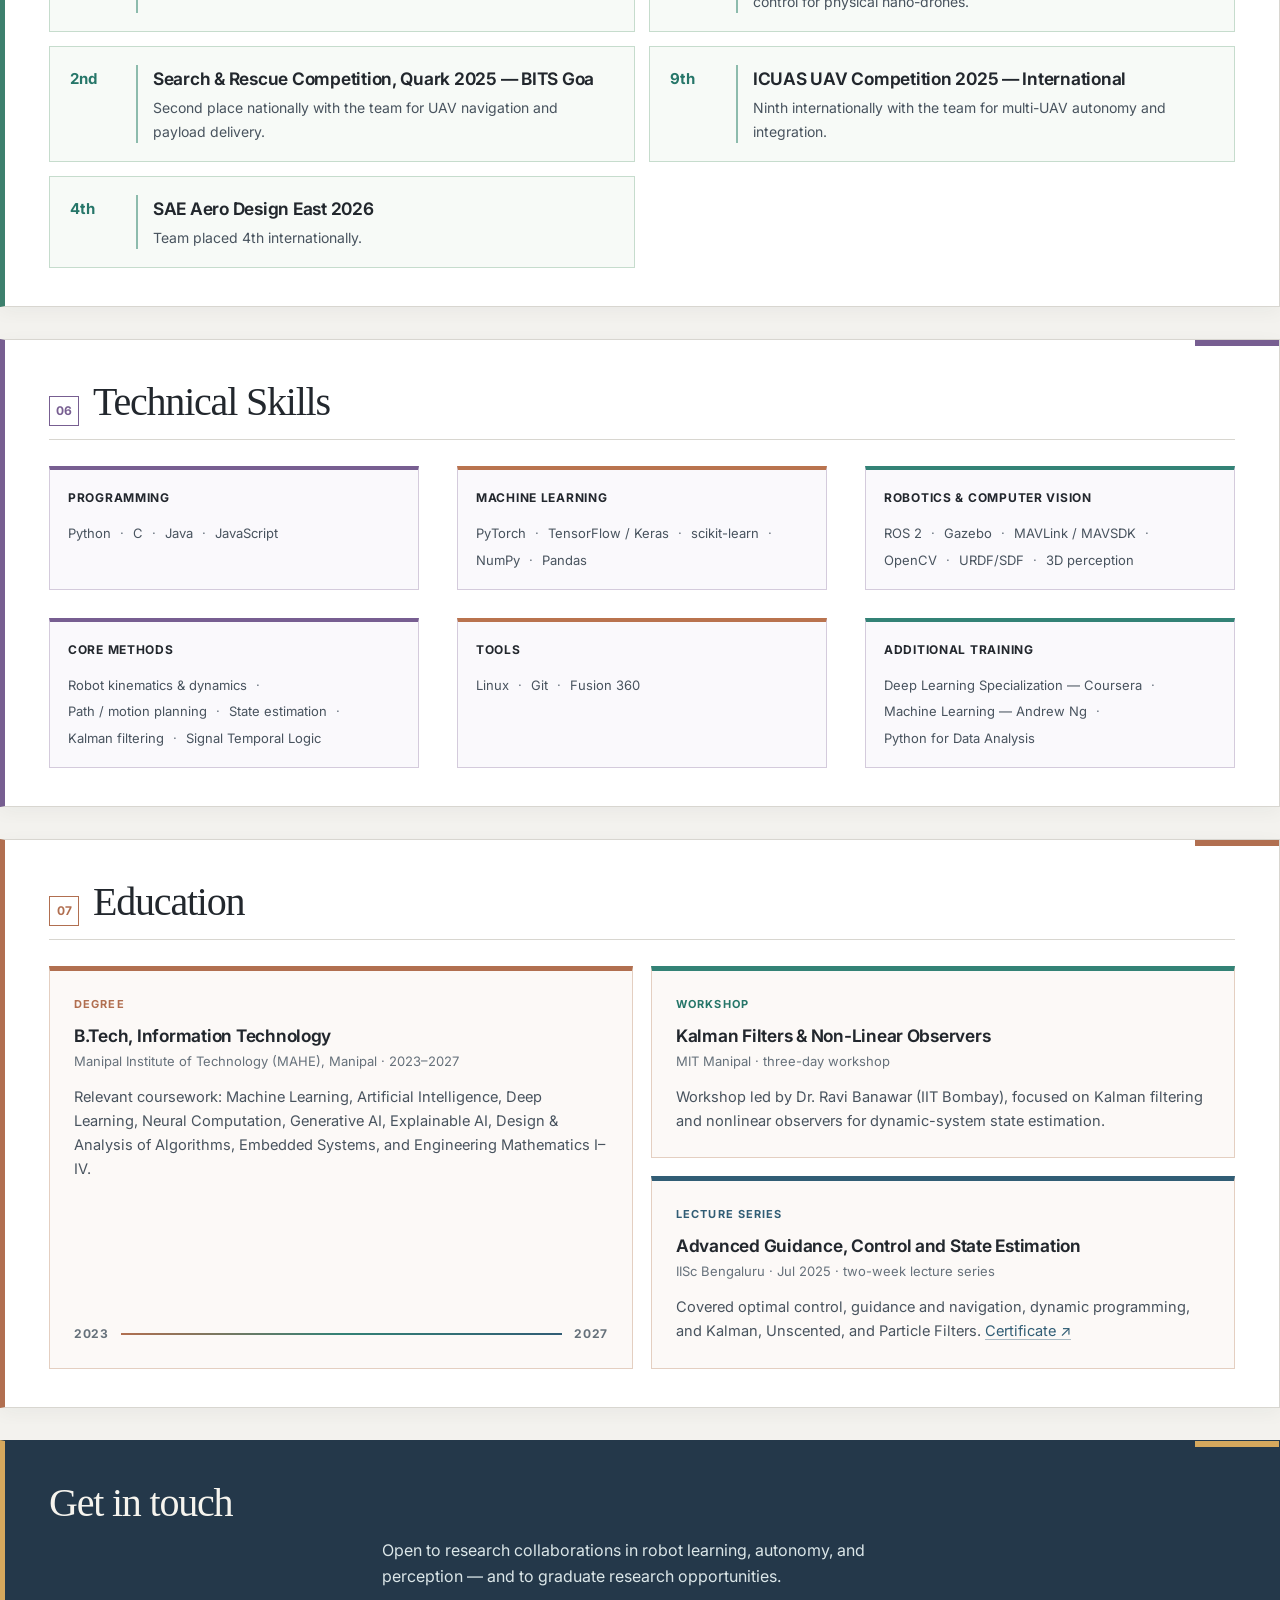
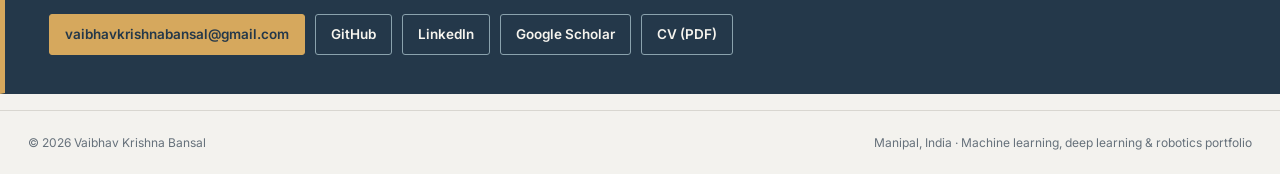
==== commit a57ed0f8: "Balance education layout and add portfolio motion" ====
--- a/index.html
+++ b/index.html
@@ -13,7 +13,7 @@
 <link rel="preconnect" href="https://fonts.googleapis.com">
 <link rel="preconnect" href="https://fonts.gstatic.com" crossorigin>
 <link href="https://fonts.googleapis.com/css2?family=Inter:wght@300;400;500;600;700&display=swap" rel="stylesheet">
-<link rel="stylesheet" href="assets/case-study.css?v=20261122c">
+<link rel="stylesheet" href="assets/case-study.css?v=20261122d">
 </head>
 <body>
 
@@ -366,27 +366,31 @@
 <!-- EDUCATION -->
 <section id="education"><div class="wrap">
   <div class="sec-head"><span class="sec-num">07</span><h2>Education</h2><span class="rule"></span></div>
-  <div class="card reveal" style="max-width:760px">
-    <div class="card-top">
+  <div class="education-layout reveal">
+    <div class="card education-degree">
+    <p class="education-kicker">Degree</p>
       <h3>B.Tech, Information Technology</h3>
-    </div>
     <p class="tl-meta">Manipal Institute of Technology (MAHE), Manipal · 2023–2027</p>
     <p class="lead" style="font-size:14.6px;margin:0">
       Relevant coursework: Machine Learning, Artificial Intelligence, Deep Learning, Neural
       Computation, Generative AI, Explainable AI, Design &amp; Analysis of Algorithms, Embedded
       Systems, and Engineering Mathematics I–IV.
     </p>
-  </div>
-  <div class="grid p2 reveal" style="margin-top:20px">
+    <div class="education-years" aria-hidden="true"><span>2023</span><span class="education-years-line"></span><span>2027</span></div>
+    </div>
+    <div class="education-training">
     <div class="card">
+      <p class="education-kicker">Workshop</p>
       <h3>Kalman Filters &amp; Non-Linear Observers</h3>
       <p class="tl-meta">MIT Manipal · three-day workshop</p>
       <p class="lead" style="font-size:14.6px;margin:0">Workshop led by Dr. Ravi Banawar (IIT Bombay), focused on Kalman filtering and nonlinear observers for dynamic-system state estimation.</p>
     </div>
     <div class="card">
+      <p class="education-kicker">Lecture series</p>
       <h3>Advanced Guidance, Control and State Estimation</h3>
       <p class="tl-meta">IISc Bengaluru · Jul 2025 · two-week lecture series</p>
       <p class="lead" style="font-size:14.6px;margin:0">Covered optimal control, guidance and navigation, dynamic programming, and Kalman, Unscented, and Particle Filters. <a href="https://drive.google.com/file/d/1Zd9uxKgEv7a1-rrgvHJYOVQwrc59dVdi/view?usp=sharing" target="_blank" rel="noopener">Certificate ↗</a></p>
+    </div>
     </div>
   </div>
 </div></section>
@@ -436,7 +440,18 @@
   var io=new IntersectionObserver(function(es){
     es.forEach(function(en){if(en.isIntersecting){en.target.classList.add('in');io.unobserve(en.target);}});
   },{threshold:.08,rootMargin:'0px 0px -40px 0px'});
-  document.querySelectorAll('.reveal').forEach(function(el){io.observe(el);});
+  document.querySelectorAll('.reveal, main section').forEach(function(el){io.observe(el);});
+
+  var ticking=false;
+  function updateProgress(){
+    var total=document.documentElement.scrollHeight-window.innerHeight;
+    root.style.setProperty('--scroll-progress',total>0?Math.min(1,window.scrollY/total):0);
+    ticking=false;
+  }
+  window.addEventListener('scroll',function(){
+    if(!ticking){ticking=true;window.requestAnimationFrame(updateProgress);}
+  },{passive:true});
+  updateProgress();
 
   var links=[].slice.call(document.querySelectorAll('.nav-links a'));
   var secs=links.map(function(a){return document.querySelector(a.getAttribute('href'));}).filter(Boolean);
--- a/assets/case-study.css
+++ b/assets/case-study.css
@@ -347,3 +347,47 @@
   .hero .hero-title,.hero-art{animation:none}
   .motion-ready .reveal{opacity:1;transform:none;transition:none}
 }
+
+/* Education reads as one balanced composition. */
+.education-layout{display:grid;grid-template-columns:minmax(0,1fr) minmax(0,1fr);gap:18px;align-items:stretch}
+.education-training{display:grid;grid-template-rows:repeat(2,minmax(0,1fr));gap:18px;min-width:0}
+#education .education-layout .card{padding:24px;min-width:0}
+#education .education-degree{border-top-color:#b16f50}
+#education .education-training .card:first-child{border-top-color:#338276}
+#education .education-training .card:last-child{border-top-color:#315d75}
+.education-kicker{margin:0 0 9px;color:var(--section-accent,#b16f50);font-size:11px;font-weight:700;letter-spacing:.1em;text-transform:uppercase}
+.education-training .card:first-child .education-kicker{color:#267669}
+.education-training .card:last-child .education-kicker{color:#315d75}
+.education-years{display:flex;align-items:center;gap:12px;margin-top:auto;padding-top:31px;color:var(--fg-faint);font-size:12px;font-weight:700;letter-spacing:.06em}
+.education-years-line{flex:1;height:2px;background:linear-gradient(90deg,#b16f50,#338276,#315d75);transform-origin:left}
+html[data-theme="dark"] .education-training .card:first-child .education-kicker{color:#8dcaba}
+html[data-theme="dark"] .education-training .card:last-child .education-kicker{color:#9bc6dc}
+@media(max-width:900px){.education-layout{grid-template-columns:1fr}.education-training{grid-template-columns:repeat(2,minmax(0,1fr));grid-template-rows:auto}}
+@media(max-width:700px){.education-training{grid-template-columns:1fr}#education .education-layout .card{padding:19px}}
+
+/* Scroll progress, section accents, and small interaction cues. */
+header.nav::after{content:'';position:absolute;left:0;bottom:-1px;width:100%;height:2px;background:#b9734e;transform:scaleX(var(--scroll-progress,0));transform-origin:left;pointer-events:none}
+.nav-links a{position:relative}
+.nav-links a:hover,.nav-links a.active{text-decoration:none}
+.nav-links a::after{content:'';position:absolute;left:9px;right:9px;bottom:4px;height:2px;background:currentColor;transform:scaleX(0);transform-origin:left;transition:transform .22s ease}
+.nav-links a:hover::after,.nav-links a.active::after{transform:scaleX(1)}
+@media(max-width:900px){.nav-links a::after{right:auto;width:36px}}
+@media(prefers-reduced-motion:no-preference){
+  .motion-ready section>.wrap::before{transform:scaleX(0);transform-origin:right;transition:transform .8s cubic-bezier(.2,.7,.2,1)}
+  .motion-ready section.in>.wrap::before{transform:scaleX(1)}
+  .motion-ready #education .education-years-line{transform:scaleX(0);transition:transform 1s ease .25s}
+  .motion-ready #education.in .education-years-line{transform:scaleX(1)}
+  .motion-ready .reveal.in > :is(.card,.pub,.ach,.skill-block,.tl-item){animation:tile-fade .6s ease backwards}
+  .motion-ready .reveal.in > :is(.card,.pub,.ach,.skill-block,.tl-item):nth-child(2){animation-delay:.09s}
+  .motion-ready .reveal.in > :is(.card,.pub,.ach,.skill-block,.tl-item):nth-child(3){animation-delay:.18s}
+  .motion-ready .reveal.in > :is(.card,.pub,.ach,.skill-block,.tl-item):nth-child(4){animation-delay:.27s}
+  .motion-ready .reveal.in > :is(.card,.pub,.ach,.skill-block,.tl-item):nth-child(n+5){animation-delay:.36s}
+  @keyframes tile-fade{from{opacity:0}to{opacity:1}}
+}
+@media(hover:hover) and (prefers-reduced-motion:no-preference){
+  #experience .tl-item,#publications .pub,#achievements .ach,#skills .skill-block,#education .card{transition:transform .22s ease,border-color .22s ease,box-shadow .22s ease}
+  #experience .tl-item:hover,#publications .pub:hover,#achievements .ach:hover,#skills .skill-block:hover,#education .card:hover{transform:translateY(-3px);border-color:var(--section-accent,var(--accent));box-shadow:0 9px 20px rgba(25,40,48,.09)}
+}
+@media(prefers-reduced-motion:reduce){
+  .nav-links a::after,.education-years-line,.motion-ready section>.wrap::before{transition:none}
+}
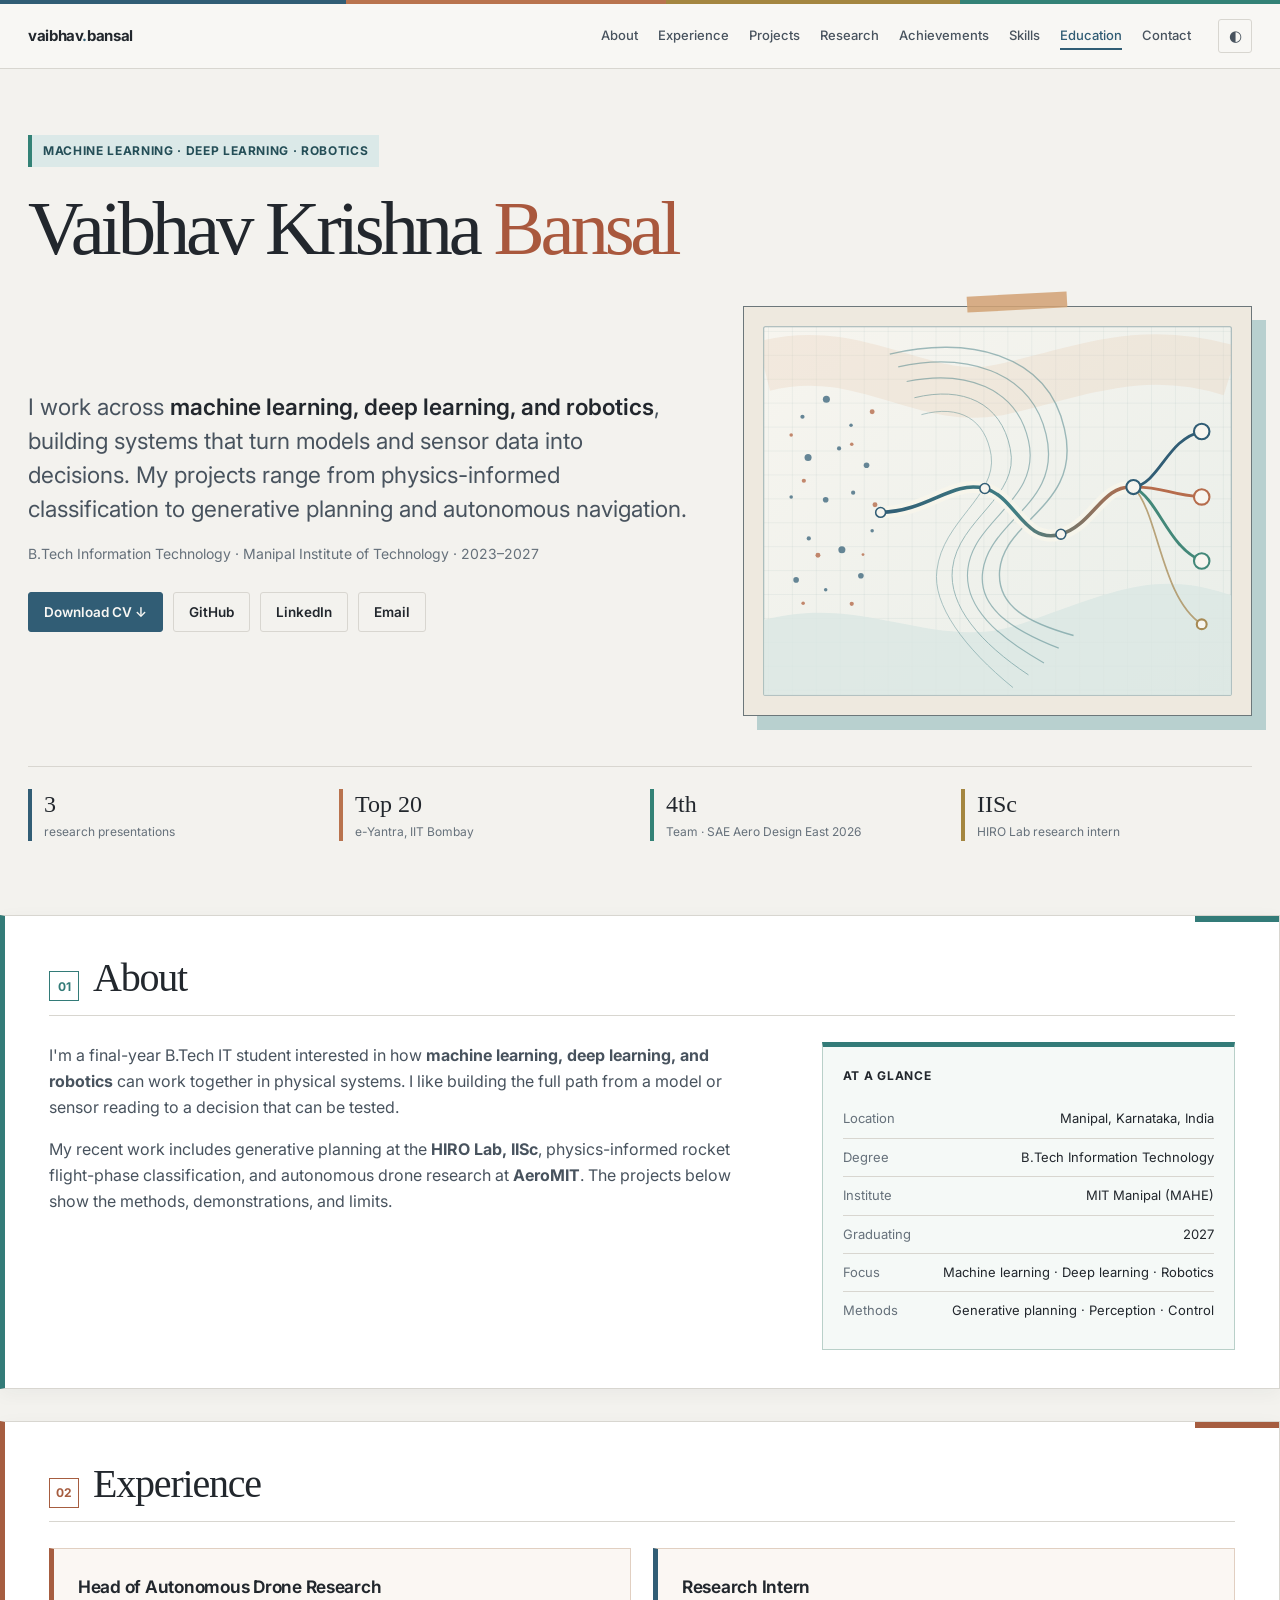
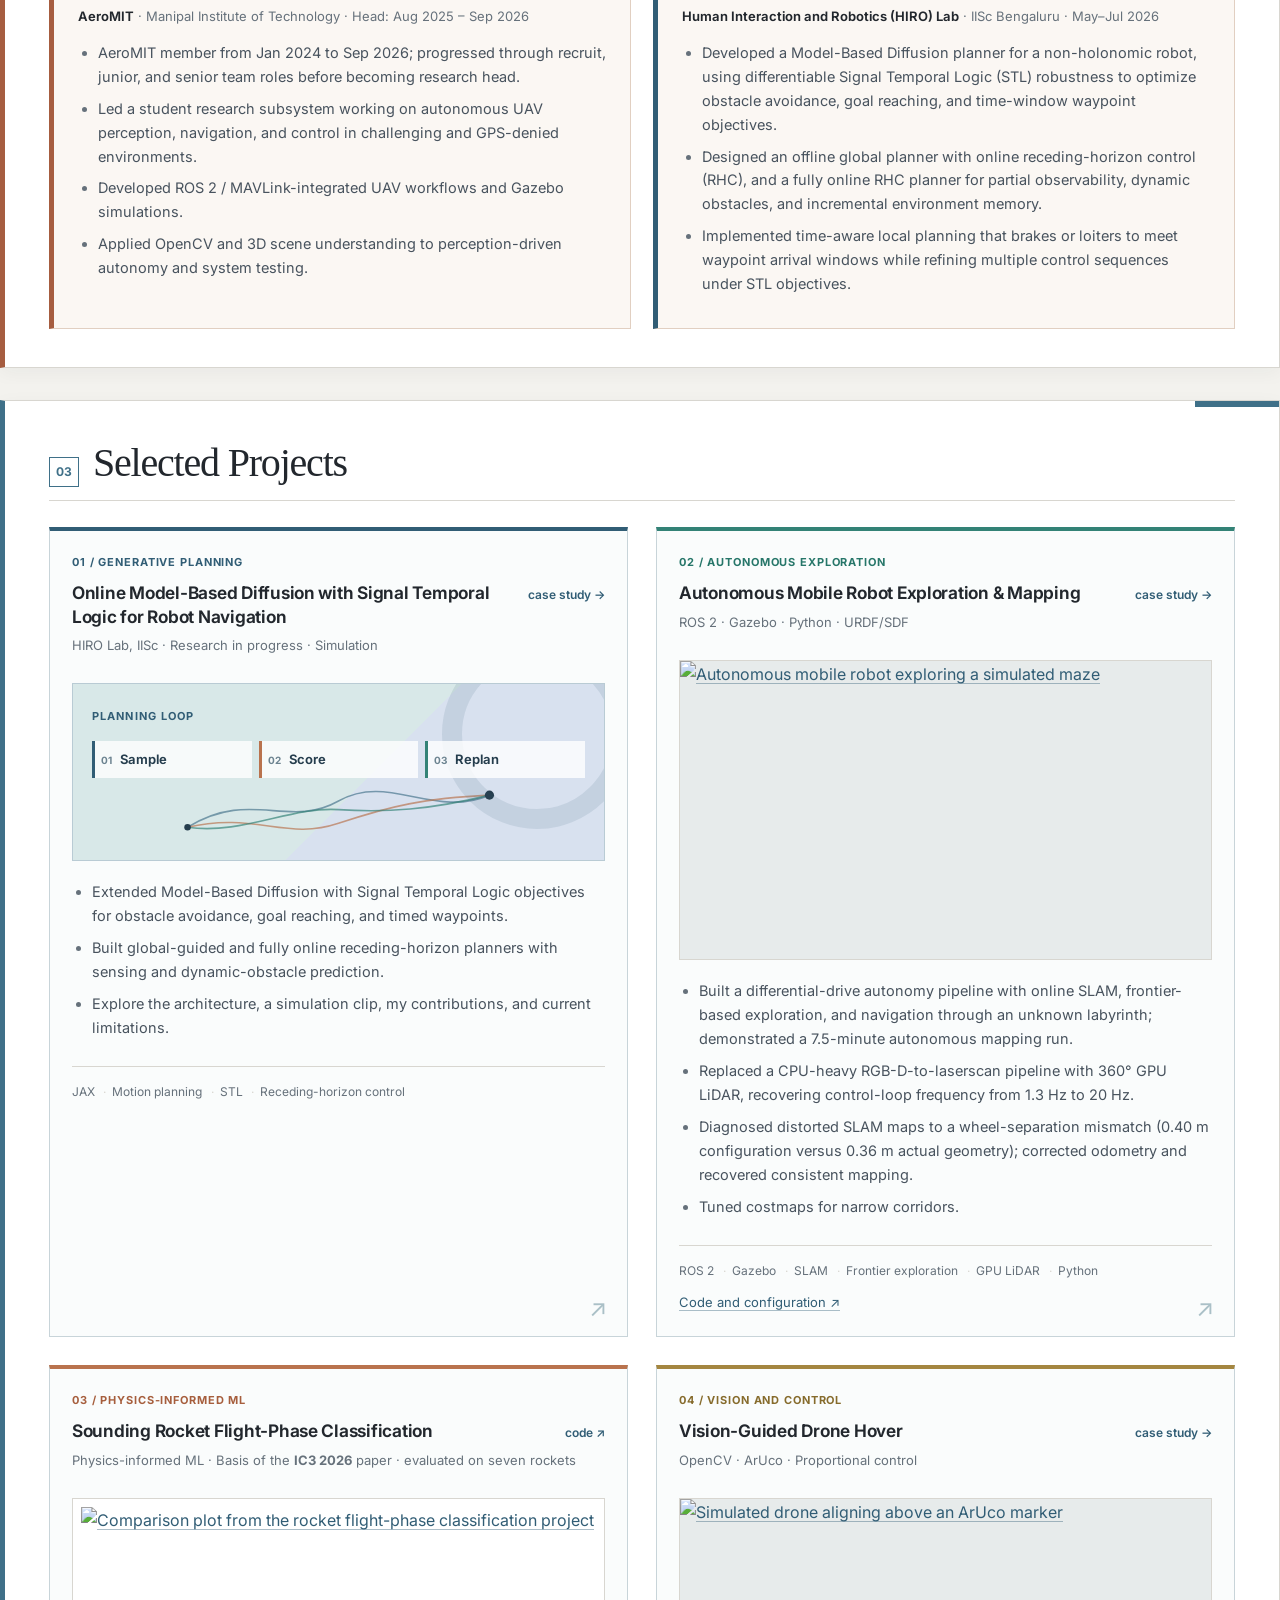
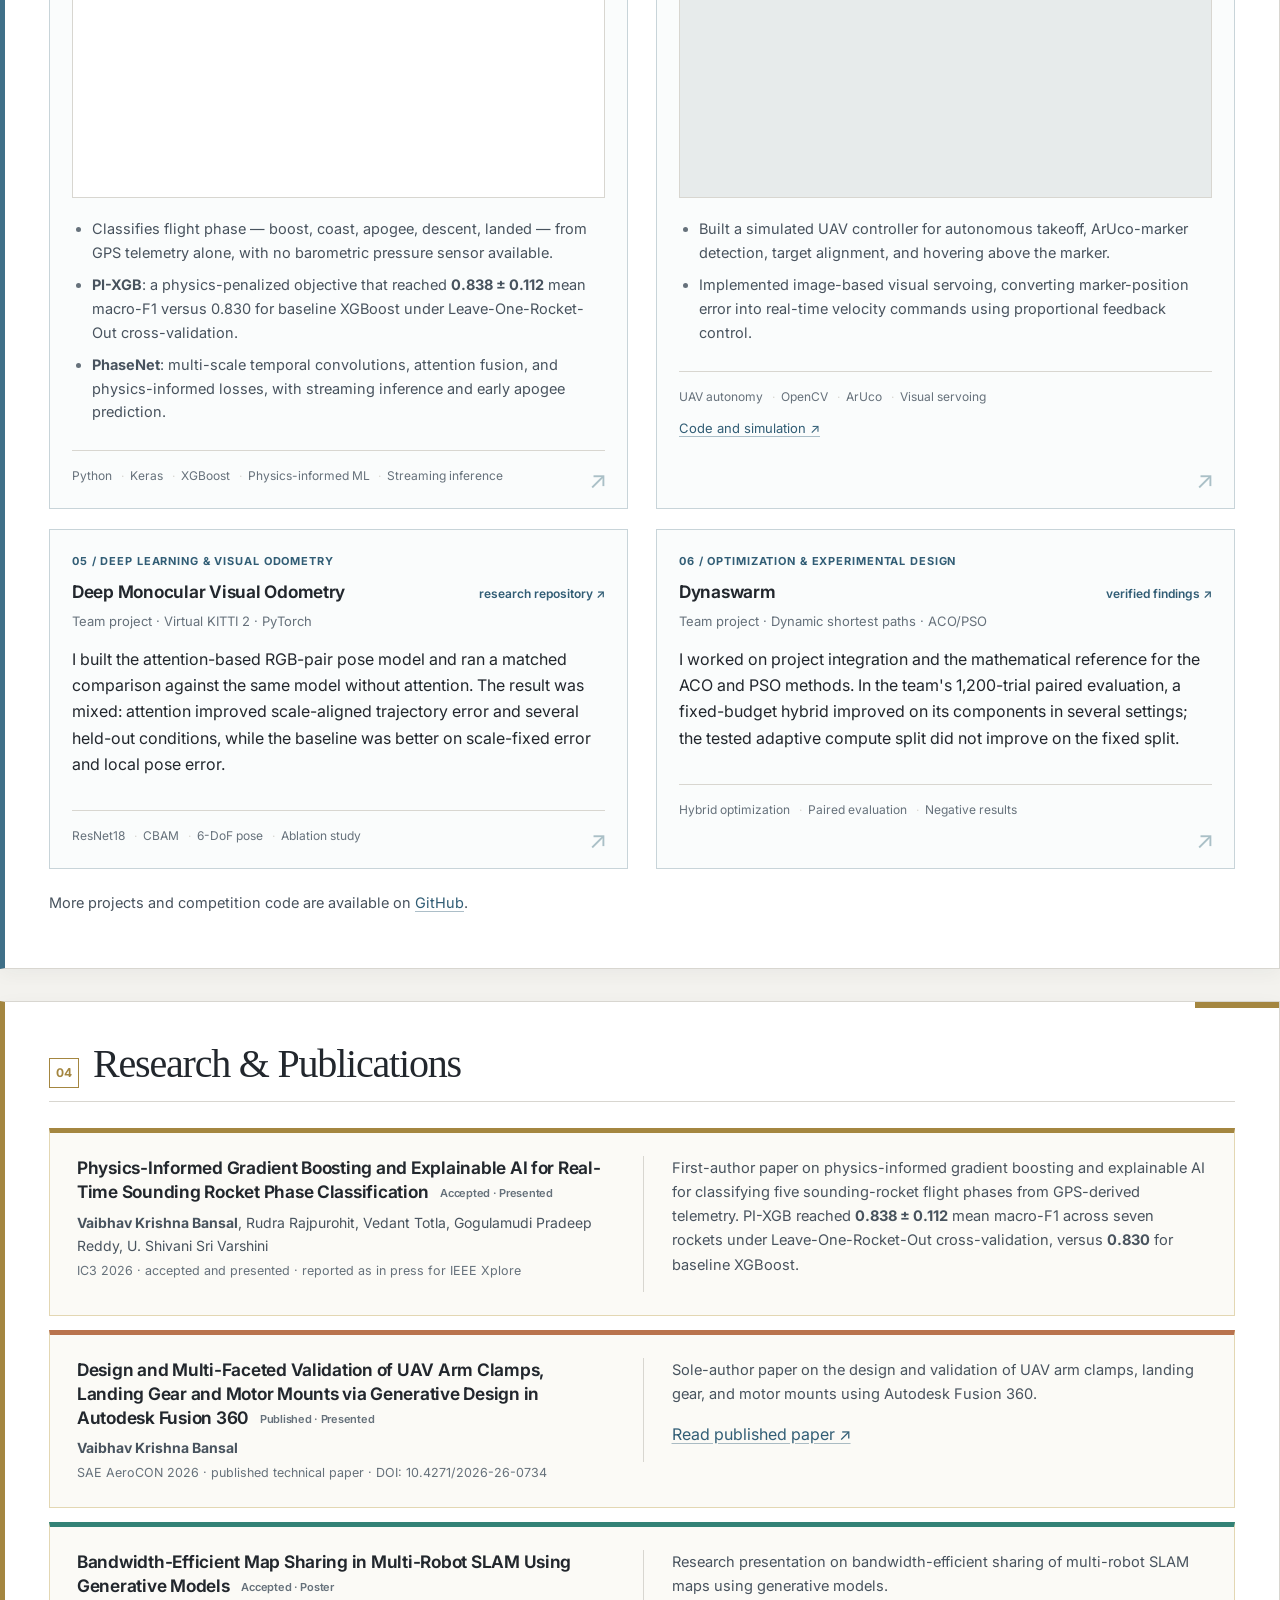
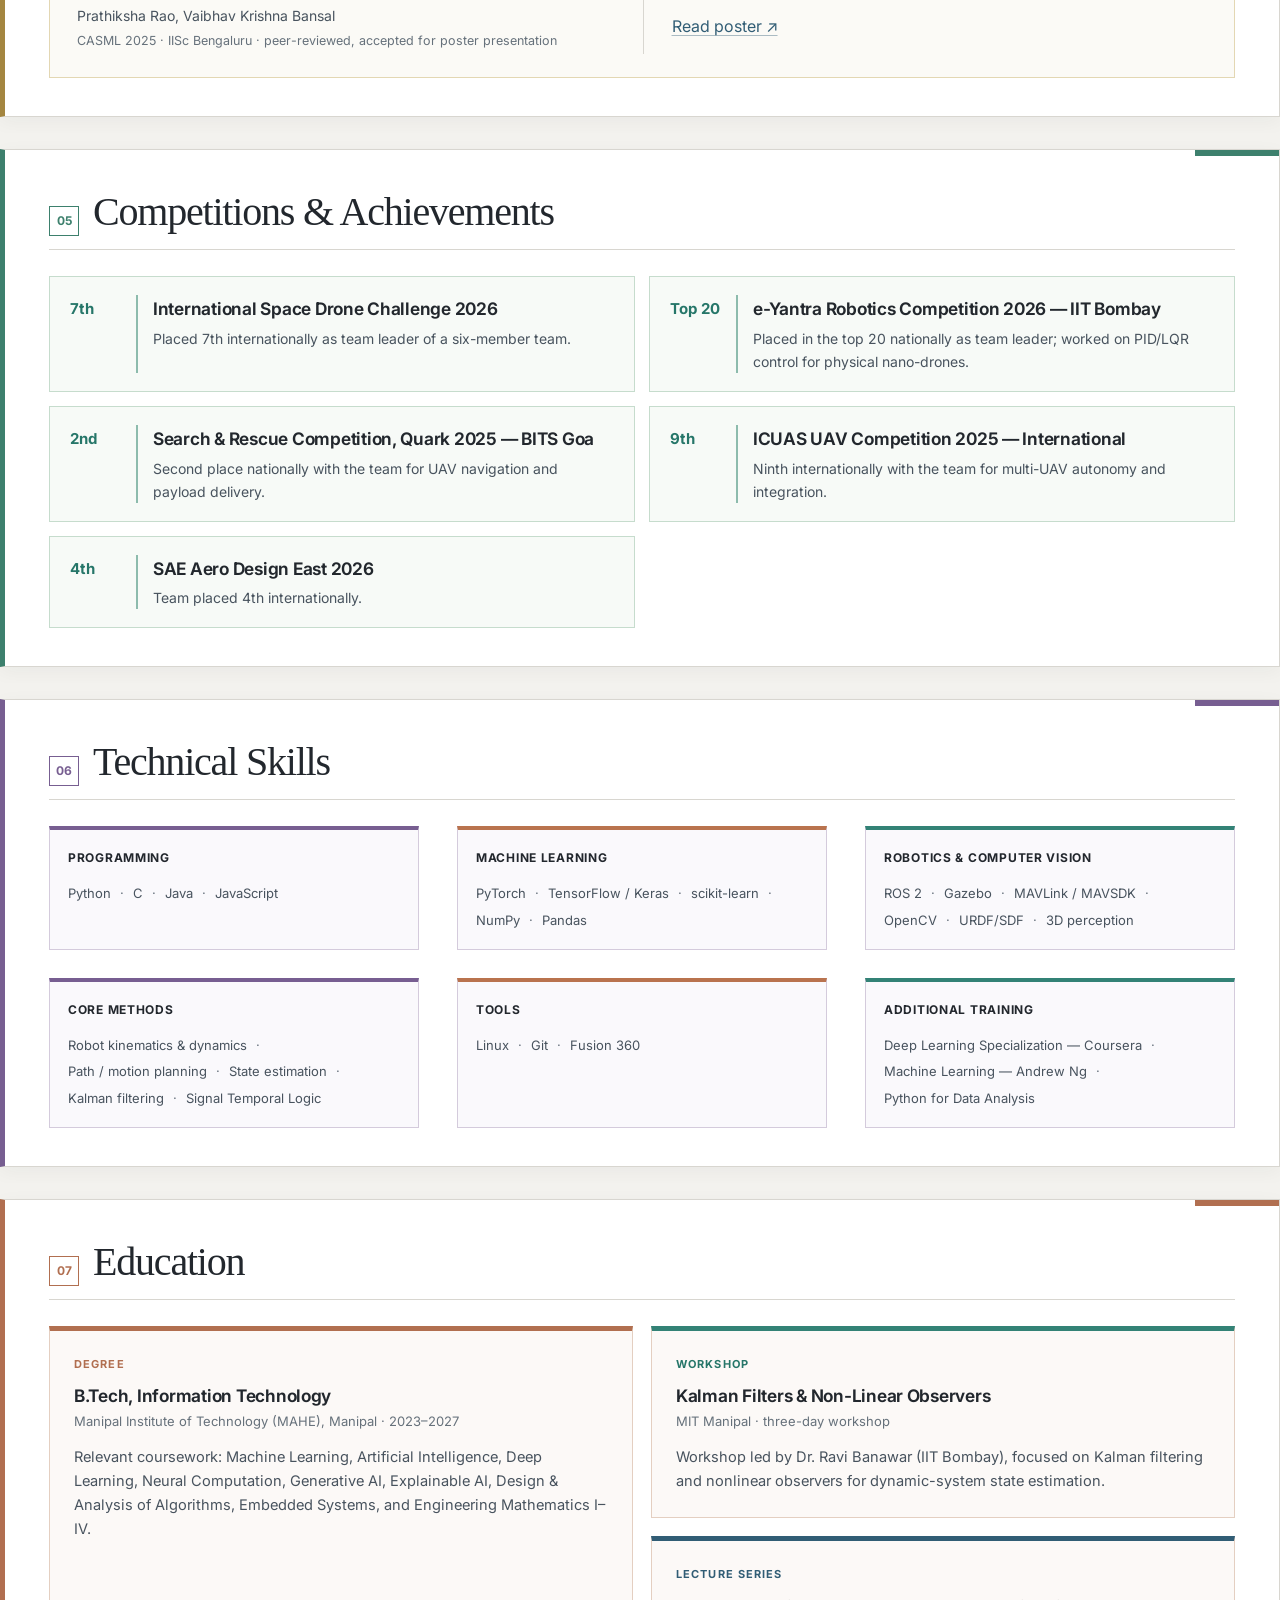
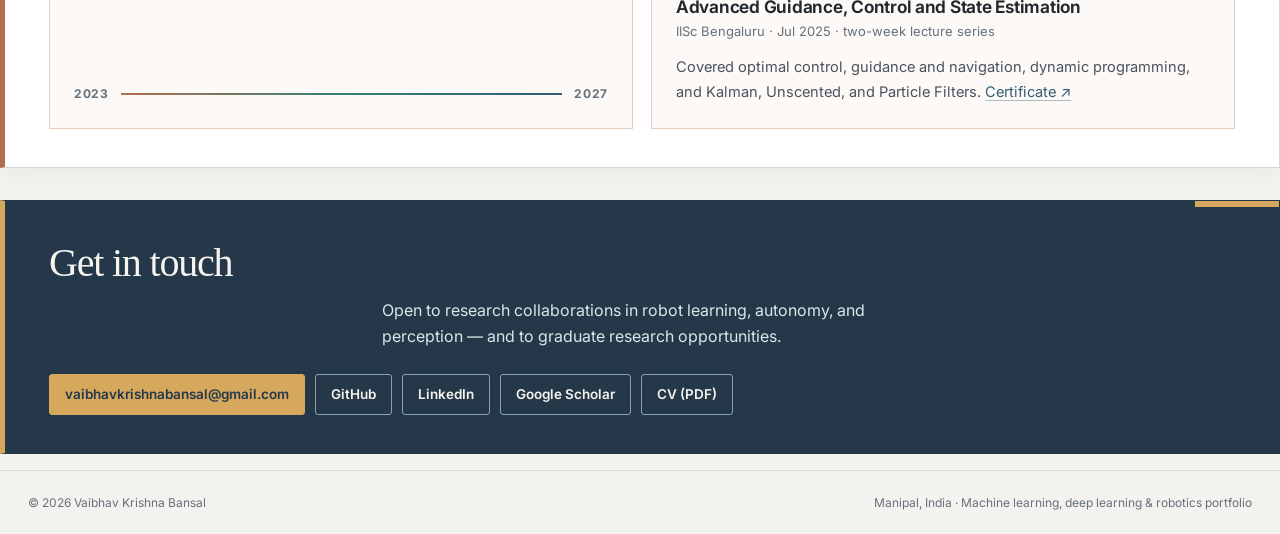
==== commit 8776ed43: "Add visual odometry and Dynaswarm to portfolio and refresh CV" ====
--- a/index.html
+++ b/index.html
@@ -209,6 +209,28 @@
     </article>
 
   </div>
+  <div class="grid p2 reveal" style="margin-top:20px">
+    <article class="card">
+      <p class="project-kicker">05 / Deep learning &amp; visual odometry</p>
+      <div class="card-top">
+        <h3>Deep Monocular Visual Odometry</h3>
+        <a class="icon-link" href="https://github.com/VaibhavBansal05/Deep_Monocular_VO" target="_blank" rel="noopener">research repository ↗</a>
+      </div>
+      <p class="tl-meta">Team project · Virtual KITTI 2 · PyTorch</p>
+      <p>I built the attention-based RGB-pair pose model and ran a matched comparison against the same model without attention. The result was mixed: attention improved scale-aligned trajectory error and several held-out conditions, while the baseline was better on scale-fixed error and local pose error.</p>
+      <div class="tags"><span class="tag">ResNet18</span><span class="tag">CBAM</span><span class="tag">6-DoF pose</span><span class="tag">Ablation study</span></div>
+    </article>
+    <article class="card">
+      <p class="project-kicker">06 / Optimization &amp; experimental design</p>
+      <div class="card-top">
+        <h3>Dynaswarm</h3>
+        <a class="icon-link" href="https://github.com/VaibhavBansal05/Dynaswarm/blob/main/FINDINGS_TESTS.md" target="_blank" rel="noopener">verified findings ↗</a>
+      </div>
+      <p class="tl-meta">Team project · Dynamic shortest paths · ACO/PSO</p>
+      <p>I worked on project integration and the mathematical reference for the ACO and PSO methods. In the team's 1,200-trial paired evaluation, a fixed-budget hybrid improved on its components in several settings; the tested adaptive compute split did not improve on the fixed split.</p>
+      <div class="tags"><span class="tag">Hybrid optimization</span><span class="tag">Paired evaluation</span><span class="tag">Negative results</span></div>
+    </article>
+  </div>
   <p class="lead" style="margin-top:22px;font-size:14.5px">
     More projects and competition code are available on
     <a href="https://github.com/VaibhavBansal05" target="_blank" rel="noopener">GitHub</a>.
